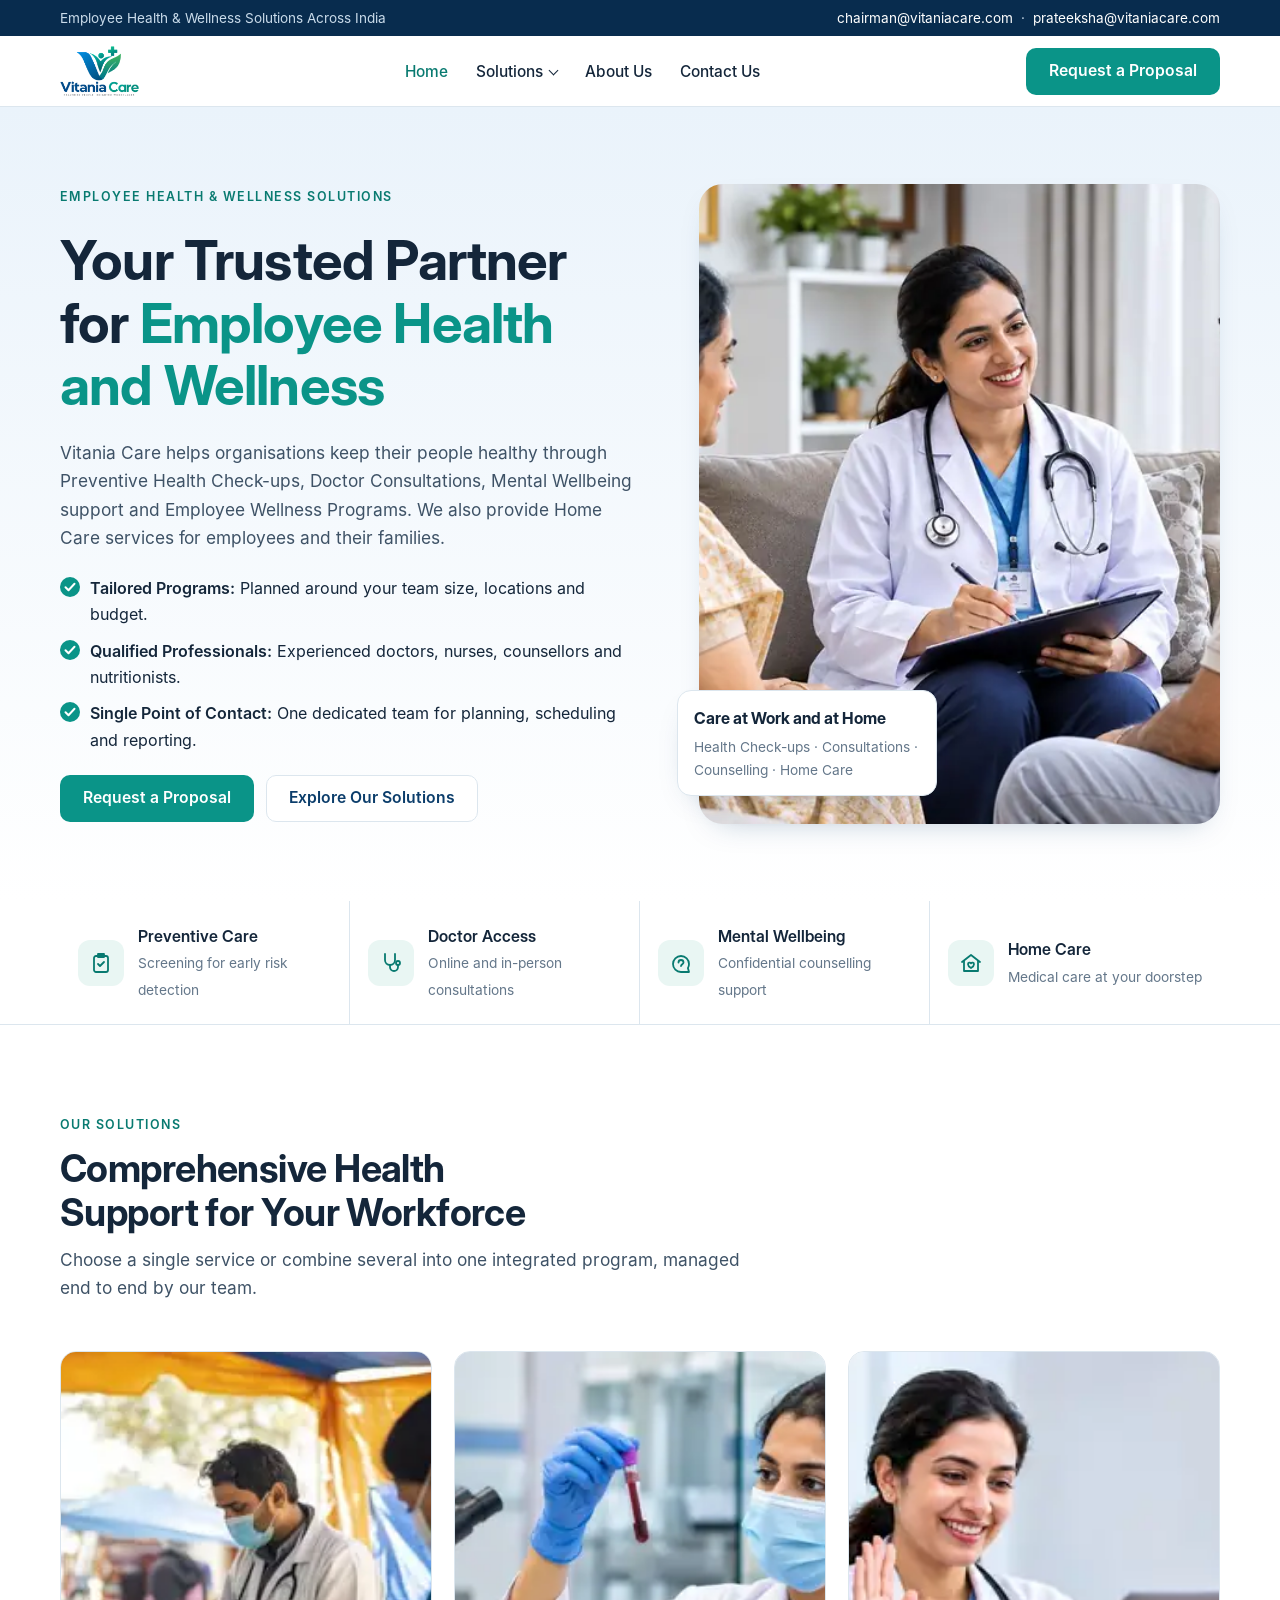
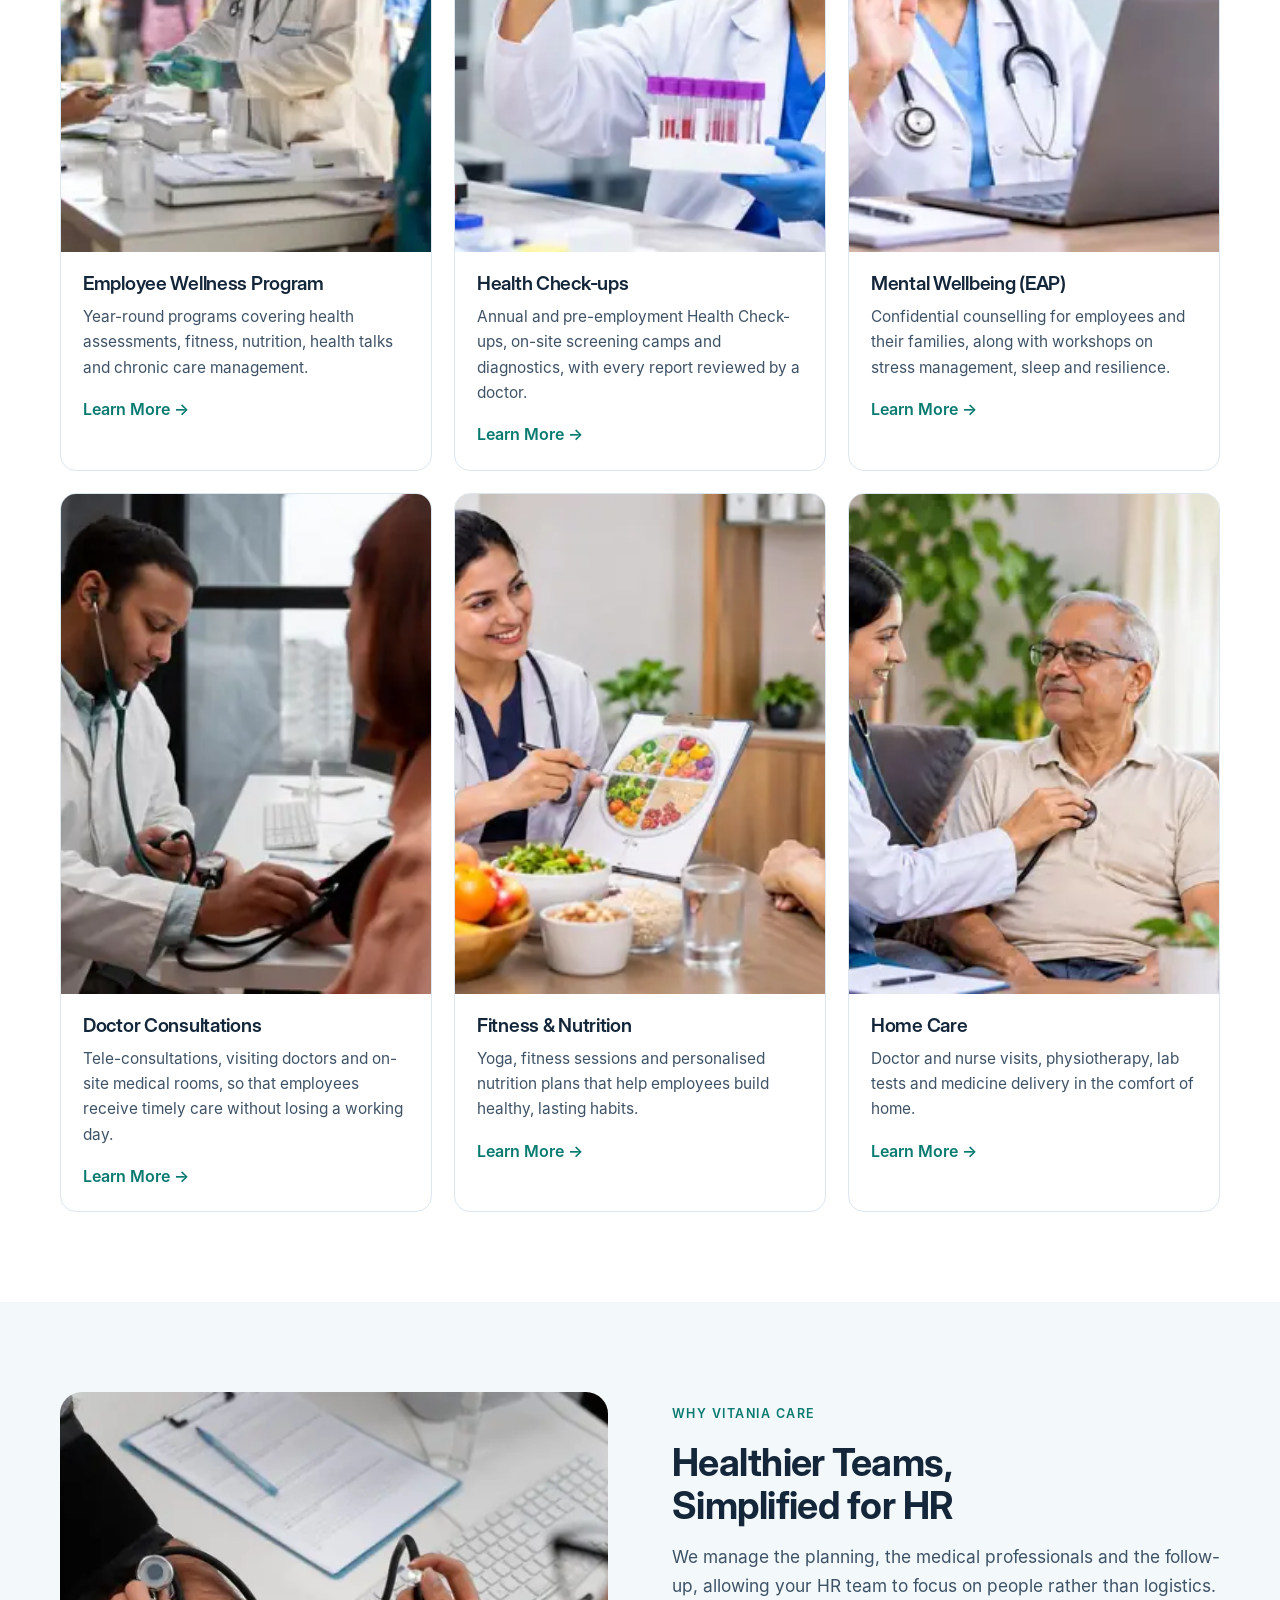
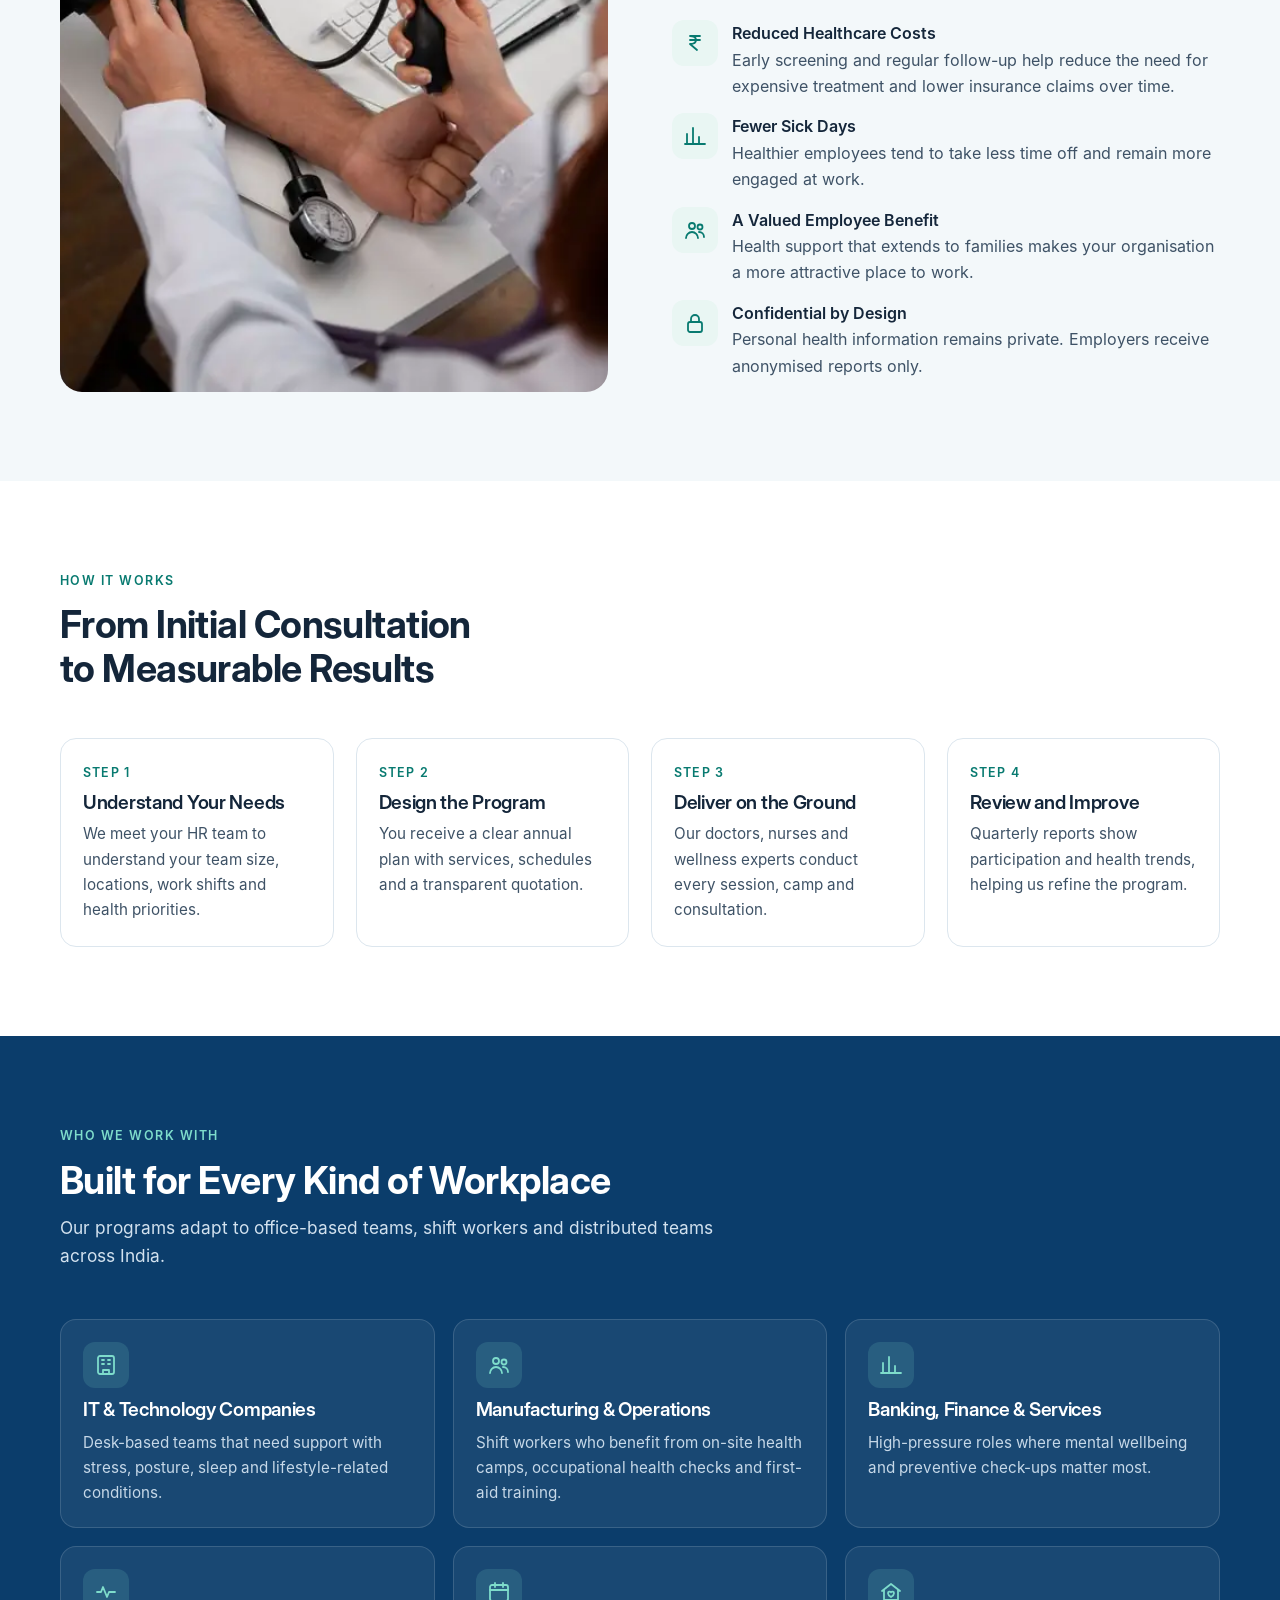
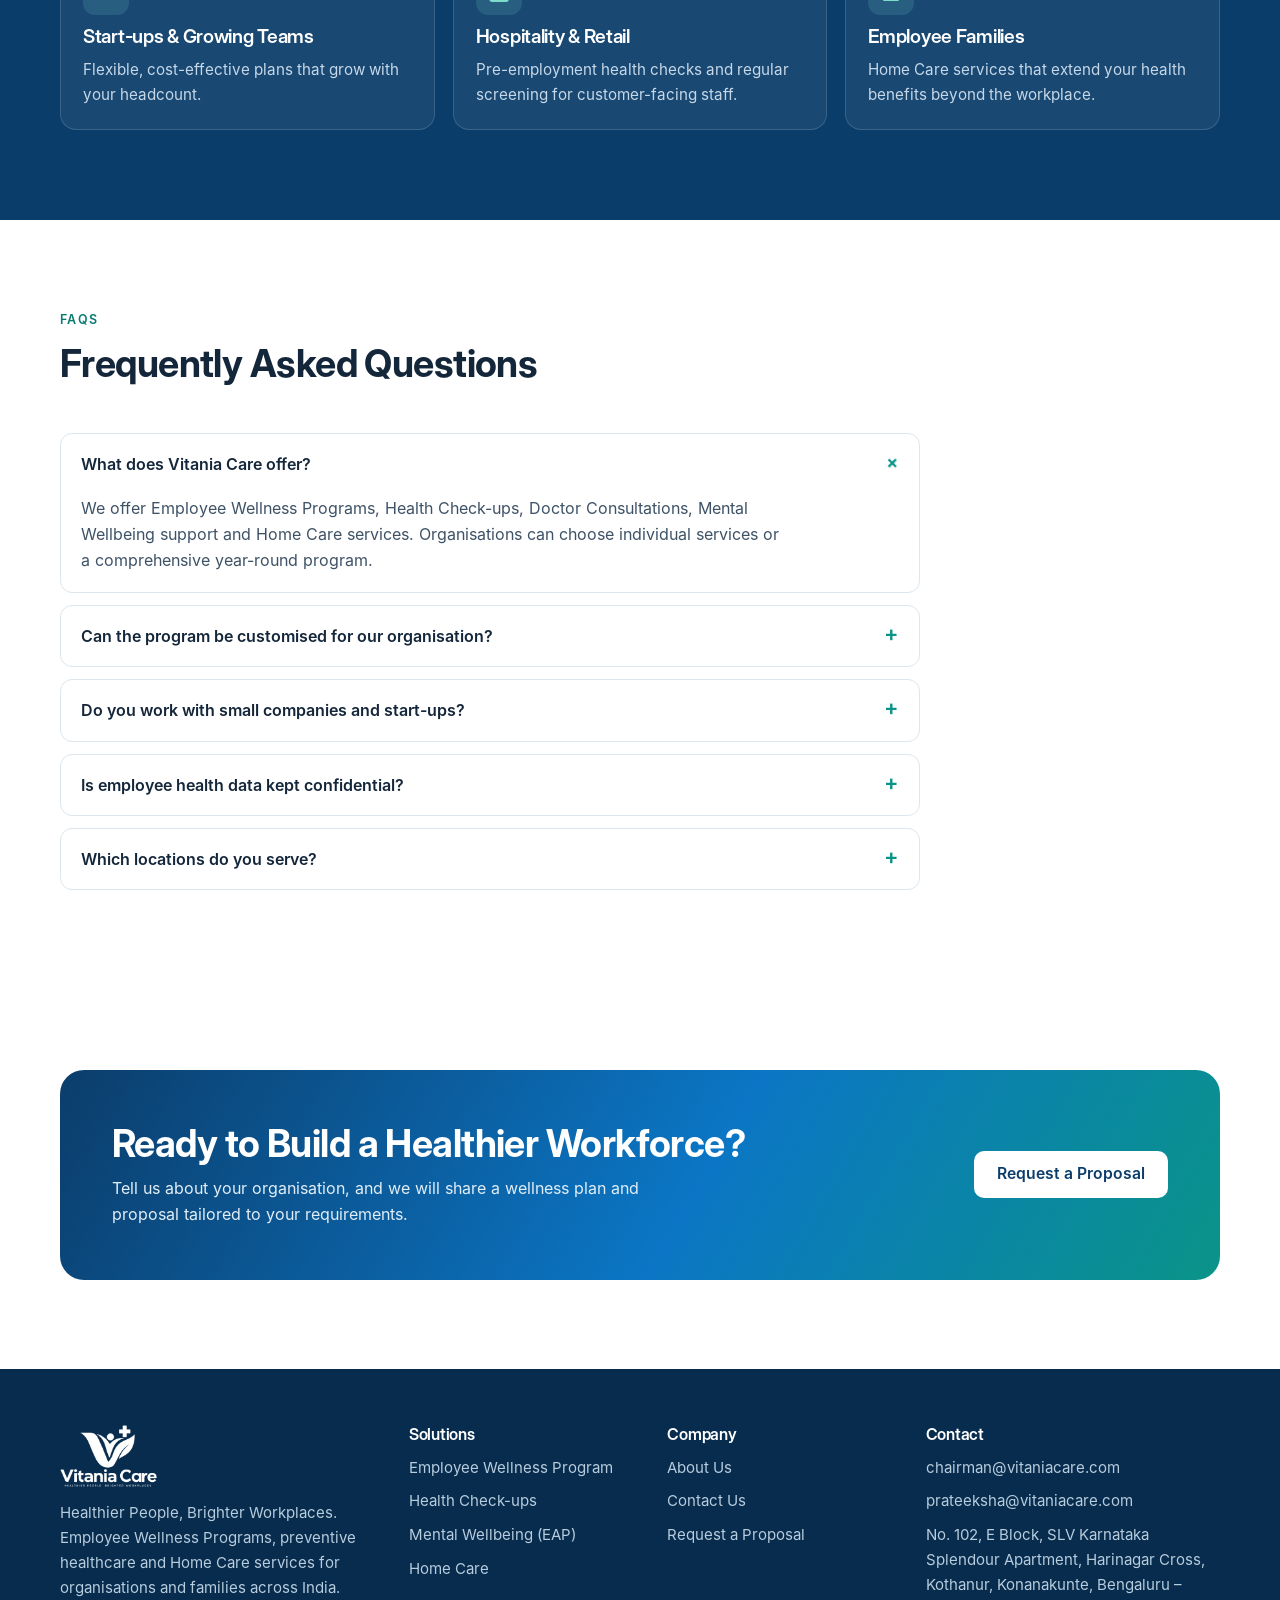
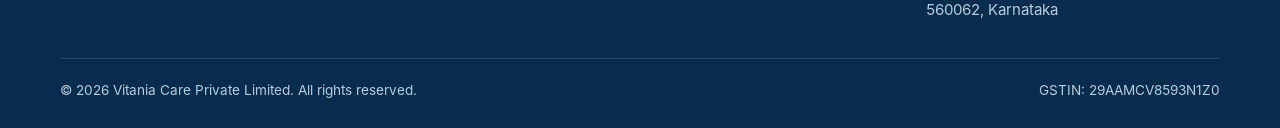
==== index.html @ 48f25731 "Apply client feedback: pan-India positioning, Employee Wellness Program, Home Care page, title case " ====
<!doctype html>
<html lang="en-IN">
<head>
<meta charset="utf-8">
<meta name="viewport" content="width=device-width, initial-scale=1, viewport-fit=cover">
<title>Vitania Care | Employee Health & Wellness Solutions</title>
<meta name="claude:viewport-fit-sides" content="cover">
<meta name="description" content="Employee Wellness Programs, Preventive Health Check-ups, Doctor Consultations, Mental Wellbeing support and Home Care services for organisations across India.">
<link rel="canonical" href="https://naveenfreelancer2829-art.github.io/vitania-care-website/">
<meta name="robots" content="index, follow, max-image-preview:large">
<meta name="theme-color" content="#0B3D6B">
<meta property="og:type" content="website"><meta property="og:site_name" content="Vitania Care"><meta property="og:locale" content="en_IN">
<meta property="og:title" content="Vitania Care | Employee Health & Wellness Solutions"><meta property="og:description" content="Employee Wellness Programs, Preventive Health Check-ups, Doctor Consultations, Mental Wellbeing support and Home Care services for organisations across India."><meta property="og:url" content="https://naveenfreelancer2829-art.github.io/vitania-care-website/">
<meta property="og:image" content="https://naveenfreelancer2829-art.github.io/vitania-care-website/assets/og-image.jpg"><meta name="twitter:card" content="summary_large_image">
<link rel="icon" type="image/png" sizes="32x32" href="assets/favicon-32.png"><link rel="apple-touch-icon" href="assets/apple-touch-icon.png">
<link rel="preload" href="assets/fonts/interdisplay-700.woff" as="font" type="font/woff" crossorigin>
<link rel="preload" href="assets/fonts/inter-400.woff" as="font" type="font/woff" crossorigin>
<link rel="stylesheet" href="styles.css">
<script type="application/ld+json">{"@context": "https://schema.org", "@graph": [{"@type": "MedicalBusiness", "@id": "https://naveenfreelancer2829-art.github.io/vitania-care-website/#org", "name": "Vitania Care", "legalName": "Vitania Care Private Limited", "slogan": "Healthier People, Brighter Workplaces", "url": "https://naveenfreelancer2829-art.github.io/vitania-care-website/", "logo": "https://naveenfreelancer2829-art.github.io/vitania-care-website/assets/logo.png", "image": "https://naveenfreelancer2829-art.github.io/vitania-care-website/assets/og-image.jpg", "email": "chairman@vitaniacare.com", "taxID": "29AAMCV8593N1Z0", "address": {"@type": "PostalAddress", "streetAddress": "No. 102, E Block, SLV Karnataka Splendour Apartment, Harinagar Cross, Kothanur, Konanakunte", "addressLocality": "Bengaluru", "addressRegion": "Karnataka", "postalCode": "560062", "addressCountry": "IN"}, "areaServed": {"@type": "Country", "name": "India"}, "founder": [{"@type": "Person", "name": "Sanjeet Kumar", "jobTitle": "Founder & CEO"}, {"@type": "Person", "name": "Prateeksha Devadiga", "jobTitle": "Co-Founder & Head of Operations"}]}, {"@type": "WebPage", "url": "https://naveenfreelancer2829-art.github.io/vitania-care-website/", "name": "Vitania Care | Employee Health & Wellness Solutions", "description": "Employee Wellness Programs, Preventive Health Check-ups, Doctor Consultations, Mental Wellbeing support and Home Care services for organisations across India.", "inLanguage": "en-IN", "about": {"@id": "https://naveenfreelancer2829-art.github.io/vitania-care-website/#org"}}, {"@type": "FAQPage", "mainEntity": [{"@type": "Question", "name": "What does Vitania Care offer?", "acceptedAnswer": {"@type": "Answer", "text": "We offer Employee Wellness Programs, Health Check-ups, Doctor Consultations, Mental Wellbeing support and Home Care services. Organisations can choose individual services or a comprehensive year-round program."}}, {"@type": "Question", "name": "Can the program be customised for our organisation?", "acceptedAnswer": {"@type": "Answer", "text": "Yes. Every program is planned around your team size, office locations, work shifts, health priorities and budget."}}, {"@type": "Question", "name": "Do you work with small companies and start-ups?", "acceptedAnswer": {"@type": "Answer", "text": "Yes. We work with organisations of all sizes, from early-stage start-ups to large enterprises with multiple offices."}}, {"@type": "Question", "name": "Is employee health data kept confidential?", "acceptedAnswer": {"@type": "Answer", "text": "Yes. Individual health records are shared only with the employee concerned. Employers receive anonymised, summary-level reports."}}, {"@type": "Question", "name": "Which locations do you serve?", "acceptedAnswer": {"@type": "Answer", "text": "We serve organisations across India. Tele-consultations, counselling and webinars are available nationwide, and on-site services are arranged according to your office locations."}}]}]}</script>
</head>
<body>
<div class="topbar"><div class="wrap">
  <span>Employee Health &amp; Wellness Solutions Across India</span>
  <span><a href="mailto:chairman@vitaniacare.com">chairman@vitaniacare.com</a> &nbsp;·&nbsp; <a href="mailto:prateeksha@vitaniacare.com">prateeksha@vitaniacare.com</a></span>
</div></div>
<header class="site"><div class="wrap bar">
  <a class="brand" href="index.html" aria-label="Vitania Care home"><img src="assets/logo.webp" alt="Vitania Care" width="300" height="191"></a>
  <nav class="main" id="nav" aria-label="Main"><ul>
    <li><a href="index.html" aria-current="page">Home</a></li>
    <li class="dd"><a href="employee-wellness.html">Solutions</a><ul><li><a href="employee-wellness.html">Employee Wellness Program<small>Year-round health programs for your workforce</small></a></li><li><a href="health-checkups.html">Health Check-ups<small>Annual, pre-employment and on-site screening</small></a></li><li><a href="mental-wellbeing.html">Mental Wellbeing (EAP)<small>Confidential counselling for employees</small></a></li><li><a href="home-care.html">Home Care<small>Doctors, nurses and medicine delivery at home</small></a></li></ul></li>
    <li><a href="about.html">About Us</a></li>
    <li><a href="contact.html">Contact Us</a></li>
  </ul></nav>
  <a class="btn btn-primary" href="contact.html">Request a Proposal</a>
  <button class="menu-btn" id="menuBtn" type="button" aria-expanded="false" aria-controls="nav">Menu</button>
</div></header>
<main>
<section class="hero"><div class="wrap hero-grid">
  <div class="hero-copy">
    <span class="eyebrow">Employee Health &amp; Wellness Solutions</span>
    <h1>Your Trusted Partner for <span class="accent">Employee Health and Wellness</span></h1>
    <p class="lede">Vitania Care helps organisations keep their people healthy through Preventive Health Check-ups, Doctor Consultations, Mental Wellbeing support and Employee Wellness Programs. We also provide Home Care services for employees and their families.</p>
    <ul class="ticks"><li><span><b>Tailored Programs:</b> Planned around your team size, locations and budget.</span></li><li><span><b>Qualified Professionals:</b> Experienced doctors, nurses, counsellors and nutritionists.</span></li><li><span><b>Single Point of Contact:</b> One dedicated team for planning, scheduling and reporting.</span></li></ul>
    <div class="cta-row"><a class="btn btn-primary" href="contact.html">Request a Proposal</a><a class="btn btn-outline" href="#solutions">Explore Our Solutions</a></div>
  </div>
  <div class="hero-media">
    <img src="assets/photos/family-consultation-800.webp" srcset="assets/photos/family-consultation-480.webp 480w, assets/photos/family-consultation-800.webp 800w, assets/photos/family-consultation-1200.webp 1200w" sizes="(max-width:900px) 92vw, 560px" alt="Vitania Care doctor speaking with a family" width="800" height="640" fetchpriority="high" decoding="async">
    <div class="float-card"><b>Care at Work and at Home</b><span>Health Check-ups · Consultations · Counselling · Home Care</span></div>
  </div>
</div></section>

<div class="pillars"><div class="wrap"><ul>
  <li><span class="ico"><svg viewBox="0 0 24 24" fill="none" stroke="currentColor" stroke-width="1.8" stroke-linecap="round" stroke-linejoin="round" aria-hidden="true"><path d="M9 3h6v3H9z"/><rect x="5" y="5" width="14" height="16" rx="2"/><path d="M9 13l2 2 4-4"/></svg></span><span><b>Preventive Care</b><small>Screening for early risk detection</small></span></li>
  <li><span class="ico"><svg viewBox="0 0 24 24" fill="none" stroke="currentColor" stroke-width="1.8" stroke-linecap="round" stroke-linejoin="round" aria-hidden="true"><path d="M6 3v6a5 5 0 0 0 10 0V3"/><path d="M11 14v2a4 4 0 0 0 8 0v-2"/><circle cx="19" cy="12" r="2"/></svg></span><span><b>Doctor Access</b><small>Online and in-person consultations</small></span></li>
  <li><span class="ico"><svg viewBox="0 0 24 24" fill="none" stroke="currentColor" stroke-width="1.8" stroke-linecap="round" stroke-linejoin="round" aria-hidden="true"><path d="M12 21c-4.5 0-8-3.5-8-8a8 8 0 0 1 16 0c0 1.5-.4 2.9-1.1 4.1L20 21h-8z"/><path d="M9.5 11.5a2.5 2.5 0 0 1 5 0c0 1.5-2.5 2-2.5 3.5"/></svg></span><span><b>Mental Wellbeing</b><small>Confidential counselling support</small></span></li>
  <li><span class="ico"><svg viewBox="0 0 24 24" fill="none" stroke="currentColor" stroke-width="1.8" stroke-linecap="round" stroke-linejoin="round" aria-hidden="true"><path d="M3 11l9-7 9 7"/><path d="M5 10v10h14V10"/><path d="M12 17s-3-1.8-3-3.8a1.6 1.6 0 0 1 3-.8 1.6 1.6 0 0 1 3 .8c0 2-3 3.8-3 3.8z"/></svg></span><span><b>Home Care</b><small>Medical care at your doorstep</small></span></li>
</ul></div></div>

<section id="solutions"><div class="wrap">
  <div class="head"><span class="eyebrow">Our Solutions</span><h2>Comprehensive Health Support for Your Workforce</h2>
    <p class="lede">Choose a single service or combine several into one integrated program, managed end to end by our team.</p></div>
  <div class="cards"><article class="card"><img src="assets/photos/medical-camp-800.webp" srcset="assets/photos/medical-camp-480.webp 480w, assets/photos/medical-camp-800.webp 800w, assets/photos/medical-camp-1200.webp 1200w" sizes="(max-width:600px) 92vw, (max-width:980px) 46vw, 380px" alt="Doctor attending to employees at an on-site health camp" width="800" height="500" loading="lazy" decoding="async"><div class="body"><h3>Employee Wellness Program</h3><p>Year-round programs covering health assessments, fitness, nutrition, health talks and chronic care management.</p><a class="link" href="employee-wellness.html">Learn More →</a></div></article><article class="card"><img src="assets/photos/lab-test-800.webp" srcset="assets/photos/lab-test-480.webp 480w, assets/photos/lab-test-800.webp 800w, assets/photos/lab-test-1200.webp 1200w" sizes="(max-width:600px) 92vw, (max-width:980px) 46vw, 380px" alt="Laboratory technician examining a blood sample" width="800" height="500" loading="lazy" decoding="async"><div class="body"><h3>Health Check-ups</h3><p>Annual and pre-employment Health Check-ups, on-site screening camps and diagnostics, with every report reviewed by a doctor.</p><a class="link" href="health-checkups.html">Learn More →</a></div></article><article class="card"><img src="assets/photos/online-doctor-800.webp" srcset="assets/photos/online-doctor-480.webp 480w, assets/photos/online-doctor-800.webp 800w, assets/photos/online-doctor-1200.webp 1200w" sizes="(max-width:600px) 92vw, (max-width:980px) 46vw, 380px" alt="Counsellor greeting an employee on a video call" width="800" height="500" loading="lazy" decoding="async"><div class="body"><h3>Mental Wellbeing (EAP)</h3><p>Confidential counselling for employees and their families, along with workshops on stress management, sleep and resilience.</p><a class="link" href="mental-wellbeing.html">Learn More →</a></div></article><article class="card"><img src="assets/photos/doctor-bp-check-800.webp" srcset="assets/photos/doctor-bp-check-480.webp 480w, assets/photos/doctor-bp-check-800.webp 800w, assets/photos/doctor-bp-check-1200.webp 1200w" sizes="(max-width:600px) 92vw, (max-width:980px) 46vw, 380px" alt="Doctor checking a patient's blood pressure" width="800" height="500" loading="lazy" decoding="async"><div class="body"><h3>Doctor Consultations</h3><p>Tele-consultations, visiting doctors and on-site medical rooms, so that employees receive timely care without losing a working day.</p><a class="link" href="employee-wellness.html#consultations">Learn More →</a></div></article><article class="card"><img src="assets/photos/nutrition-guidance-800.webp" srcset="assets/photos/nutrition-guidance-480.webp 480w, assets/photos/nutrition-guidance-800.webp 800w, assets/photos/nutrition-guidance-1200.webp 1200w" sizes="(max-width:600px) 92vw, (max-width:980px) 46vw, 380px" alt="Nutritionist explaining a balanced diet plan to a client" width="800" height="500" loading="lazy" decoding="async"><div class="body"><h3>Fitness &amp; Nutrition</h3><p>Yoga, fitness sessions and personalised nutrition plans that help employees build healthy, lasting habits.</p><a class="link" href="employee-wellness.html#fitness">Learn More →</a></div></article><article class="card"><img src="assets/photos/doctor-home-visit-800.webp" srcset="assets/photos/doctor-home-visit-480.webp 480w, assets/photos/doctor-home-visit-800.webp 800w, assets/photos/doctor-home-visit-1200.webp 1200w" sizes="(max-width:600px) 92vw, (max-width:980px) 46vw, 380px" alt="Doctor examining an elderly man at home" width="800" height="500" loading="lazy" decoding="async"><div class="body"><h3>Home Care</h3><p>Doctor and nurse visits, physiotherapy, lab tests and medicine delivery in the comfort of home.</p><a class="link" href="home-care.html">Learn More →</a></div></article></div>
</div></section>

<section class="soft"><div class="wrap split">
  <div class="media"><img src="assets/photos/bp-check-800.webp" srcset="assets/photos/bp-check-480.webp 480w, assets/photos/bp-check-800.webp 800w, assets/photos/bp-check-1200.webp 1200w" sizes="(max-width:900px) 92vw, 560px" alt="Doctor measuring an employee's blood pressure during a health check-up" width="800" height="600" loading="lazy" decoding="async"></div>
  <div class="copy">
    <span class="eyebrow">Why Vitania Care</span>
    <h2>Healthier Teams, Simplified for HR</h2>
    <p class="lede">We manage the planning, the medical professionals and the follow-up, allowing your HR team to focus on people rather than logistics.</p>
    <ul class="benefits"><li><span class="ico"><svg viewBox="0 0 24 24" fill="none" stroke="currentColor" stroke-width="1.8" stroke-linecap="round" stroke-linejoin="round" aria-hidden="true"><path d="M7 5h10M7 9h10M7 5c4 0 6 1.5 6 4s-2 4-6 4l7 6"/></svg></span><span><b>Reduced Healthcare Costs</b>Early screening and regular follow-up help reduce the need for expensive treatment and lower insurance claims over time.</span></li><li><span class="ico"><svg viewBox="0 0 24 24" fill="none" stroke="currentColor" stroke-width="1.8" stroke-linecap="round" stroke-linejoin="round" aria-hidden="true"><path d="M4 20V10M10 20V4M16 20v-7M22 20H2"/></svg></span><span><b>Fewer Sick Days</b>Healthier employees tend to take less time off and remain more engaged at work.</span></li><li><span class="ico"><svg viewBox="0 0 24 24" fill="none" stroke="currentColor" stroke-width="1.8" stroke-linecap="round" stroke-linejoin="round" aria-hidden="true"><circle cx="9" cy="8" r="3"/><path d="M3 20c0-3.3 2.7-6 6-6s6 2.7 6 6"/><circle cx="17" cy="9" r="2.5"/><path d="M16 14c2.8 0 5 2.2 5 5"/></svg></span><span><b>A Valued Employee Benefit</b>Health support that extends to families makes your organisation a more attractive place to work.</span></li><li><span class="ico"><svg viewBox="0 0 24 24" fill="none" stroke="currentColor" stroke-width="1.8" stroke-linecap="round" stroke-linejoin="round" aria-hidden="true"><rect x="5" y="11" width="14" height="10" rx="2"/><path d="M8 11V8a4 4 0 0 1 8 0v3"/></svg></span><span><b>Confidential by Design</b>Personal health information remains private. Employers receive anonymised reports only.</span></li></ul>
  </div>
</div></section>

<section><div class="wrap">
  <div class="head"><span class="eyebrow">How It Works</span><h2>From Initial Consultation to Measurable Results</h2></div>
  <ol class="steps"><li><h3>Understand Your Needs</h3><p>We meet your HR team to understand your team size, locations, work shifts and health priorities.</p></li><li><h3>Design the Program</h3><p>You receive a clear annual plan with services, schedules and a transparent quotation.</p></li><li><h3>Deliver on the Ground</h3><p>Our doctors, nurses and wellness experts conduct every session, camp and consultation.</p></li><li><h3>Review and Improve</h3><p>Quarterly reports show participation and health trends, helping us refine the program.</p></li></ol>
</div></section>

<section class="band"><div class="wrap">
  <div class="head"><span class="eyebrow">Who We Work With</span><h2>Built for Every Kind of Workplace</h2>
    <p class="lede">Our programs adapt to office-based teams, shift workers and distributed teams across India.</p></div>
  <div class="features"><div class="feature"><div class="ico"><svg viewBox="0 0 24 24" fill="none" stroke="currentColor" stroke-width="1.8" stroke-linecap="round" stroke-linejoin="round" aria-hidden="true"><rect x="4" y="3" width="16" height="18" rx="2"/><path d="M9 21v-4h6v4M8 7h2M14 7h2M8 11h2M14 11h2"/></svg></div><h3>IT &amp; Technology Companies</h3><p>Desk-based teams that need support with stress, posture, sleep and lifestyle-related conditions.</p></div><div class="feature"><div class="ico"><svg viewBox="0 0 24 24" fill="none" stroke="currentColor" stroke-width="1.8" stroke-linecap="round" stroke-linejoin="round" aria-hidden="true"><circle cx="9" cy="8" r="3"/><path d="M3 20c0-3.3 2.7-6 6-6s6 2.7 6 6"/><circle cx="17" cy="9" r="2.5"/><path d="M16 14c2.8 0 5 2.2 5 5"/></svg></div><h3>Manufacturing &amp; Operations</h3><p>Shift workers who benefit from on-site health camps, occupational health checks and first-aid training.</p></div><div class="feature"><div class="ico"><svg viewBox="0 0 24 24" fill="none" stroke="currentColor" stroke-width="1.8" stroke-linecap="round" stroke-linejoin="round" aria-hidden="true"><path d="M4 20V10M10 20V4M16 20v-7M22 20H2"/></svg></div><h3>Banking, Finance &amp; Services</h3><p>High-pressure roles where mental wellbeing and preventive check-ups matter most.</p></div><div class="feature"><div class="ico"><svg viewBox="0 0 24 24" fill="none" stroke="currentColor" stroke-width="1.8" stroke-linecap="round" stroke-linejoin="round" aria-hidden="true"><path d="M3 12h4l2-5 4 10 2-5h6"/></svg></div><h3>Start-ups &amp; Growing Teams</h3><p>Flexible, cost-effective plans that grow with your headcount.</p></div><div class="feature"><div class="ico"><svg viewBox="0 0 24 24" fill="none" stroke="currentColor" stroke-width="1.8" stroke-linecap="round" stroke-linejoin="round" aria-hidden="true"><rect x="3" y="5" width="18" height="16" rx="2"/><path d="M3 10h18M8 3v4M16 3v4"/></svg></div><h3>Hospitality &amp; Retail</h3><p>Pre-employment health checks and regular screening for customer-facing staff.</p></div><div class="feature"><div class="ico"><svg viewBox="0 0 24 24" fill="none" stroke="currentColor" stroke-width="1.8" stroke-linecap="round" stroke-linejoin="round" aria-hidden="true"><path d="M3 11l9-7 9 7"/><path d="M5 10v10h14V10"/><path d="M12 17s-3-1.8-3-3.8a1.6 1.6 0 0 1 3-.8 1.6 1.6 0 0 1 3 .8c0 2-3 3.8-3 3.8z"/></svg></div><h3>Employee Families</h3><p>Home Care services that extend your health benefits beyond the workplace.</p></div></div>
</div></section>
<section><div class="wrap">
  <div class="head"><span class="eyebrow">FAQs</span><h2>Frequently Asked Questions</h2></div>
  <div class="faq"><details open><summary>What does Vitania Care offer?</summary><p>We offer Employee Wellness Programs, Health Check-ups, Doctor Consultations, Mental Wellbeing support and Home Care services. Organisations can choose individual services or a comprehensive year-round program.</p></details><details><summary>Can the program be customised for our organisation?</summary><p>Yes. Every program is planned around your team size, office locations, work shifts, health priorities and budget.</p></details><details><summary>Do you work with small companies and start-ups?</summary><p>Yes. We work with organisations of all sizes, from early-stage start-ups to large enterprises with multiple offices.</p></details><details><summary>Is employee health data kept confidential?</summary><p>Yes. Individual health records are shared only with the employee concerned. Employers receive anonymised, summary-level reports.</p></details><details><summary>Which locations do you serve?</summary><p>We serve organisations across India. Tele-consultations, counselling and webinars are available nationwide, and on-site services are arranged according to your office locations.</p></details></div></div></section>
<section><div class="wrap"><div class="cta"><div><h2>Ready to Build a Healthier Workforce?</h2><p>Tell us about your organisation, and we will share a wellness plan and proposal tailored to your requirements.</p></div>
  <a class="btn btn-white" href="contact.html">Request a Proposal</a></div></div></section>
</main>
<footer class="site"><div class="wrap">
  <div class="foot">
    <div style="display:grid;gap:14px;align-content:start">
      <img src="assets/logo-white.webp" alt="Vitania Care" width="300" height="191" loading="lazy">
      <p>Healthier People, Brighter Workplaces. Employee Wellness Programs, preventive healthcare and Home Care services for organisations and families across India.</p>
    </div>
    <div><h4>Solutions</h4><ul><li><a href="employee-wellness.html">Employee Wellness Program</a></li><li><a href="health-checkups.html">Health Check-ups</a></li><li><a href="mental-wellbeing.html">Mental Wellbeing (EAP)</a></li><li><a href="home-care.html">Home Care</a></li></ul></div>
    <div><h4>Company</h4><ul><li><a href="about.html">About Us</a></li><li><a href="contact.html">Contact Us</a></li><li><a href="contact.html">Request a Proposal</a></li></ul></div>
    <div><h4>Contact</h4><ul><li><a href="mailto:chairman@vitaniacare.com">chairman@vitaniacare.com</a></li><li><a href="mailto:prateeksha@vitaniacare.com">prateeksha@vitaniacare.com</a></li><li>No. 102, E Block, SLV Karnataka Splendour Apartment, Harinagar Cross, Kothanur, Konanakunte, Bengaluru – 560062, Karnataka</li></ul></div>
  </div>
  <div class="legal"><span>© 2026 Vitania Care Private Limited. All rights reserved.</span><span>GSTIN: 29AAMCV8593N1Z0</span></div>
</div></footer>
<script src="site.js" defer></script>
</body>
</html>
---- styles.css ----
/* Vitania Care website v2
   Layout: utility bar → sticky header → split hero → solution cards → alternating feature bands → steps → FAQ → CTA → footer.
   Single light theme by design (corporate healthcare); every colour is set explicitly. */
@font-face{font-family:"Inter";font-weight:400;font-display:swap;src:url(assets/fonts/inter-400.woff) format("woff")}
@font-face{font-family:"Inter";font-weight:500;font-display:swap;src:url(assets/fonts/inter-500.woff) format("woff")}
@font-face{font-family:"Inter";font-weight:600 700;font-display:swap;src:url(assets/fonts/inter-600.woff) format("woff")}
@font-face{font-family:"Inter Display";font-weight:600;font-display:swap;src:url(assets/fonts/interdisplay-600.woff) format("woff")}
@font-face{font-family:"Inter Display";font-weight:700;font-display:swap;src:url(assets/fonts/interdisplay-700.woff) format("woff")}

:root{
  --navy:#0B3D6B; --navy-2:#082C4E; --blue:#0B76C5; --teal:#0A9488; --teal-ink:#087A70; --green:#3DAA5C;
  --bg:#FFFFFF; --soft:#F3F8FA; --mint:#E9F6F3; --sky:#EAF3FB;
  --ink:#14263A; --body:#3E5266; --muted:#64778A; --line:#DCE6EE;
  --display:"Inter Display","Inter",system-ui,-apple-system,"Segoe UI",Roboto,sans-serif;
  --text:"Inter",system-ui,-apple-system,"Segoe UI",Roboto,sans-serif;
  --r:16px; --shadow:0 12px 32px -18px rgba(11,61,107,.35);
  color-scheme:light;
}
*{box-sizing:border-box}
html{scroll-behavior:smooth;-webkit-text-size-adjust:100%}
@media (prefers-reduced-motion:reduce){html{scroll-behavior:auto}*{transition:none!important;animation:none!important}}
body{margin:0;background:var(--bg);color:var(--body);font-family:var(--text);font-size:1rem;line-height:1.65;-webkit-font-smoothing:antialiased}
img{max-width:100%;display:block}
a{color:inherit}
p{margin:0}
h1,h2,h3,h4{font-family:var(--display);color:var(--ink);margin:0;line-height:1.15;letter-spacing:-.015em;text-wrap:balance}
h1{font-size:clamp(2.1rem,4.4vw,3.4rem);font-weight:700}
h2{font-size:clamp(1.65rem,3vw,2.35rem);font-weight:700}
h3{font-size:1.2rem;font-weight:600}
h4{font-size:1.05rem;font-weight:600}
:focus-visible{outline:3px solid var(--teal);outline-offset:3px;border-radius:6px}
.wrap{max-width:1200px;margin:0 auto;padding-left:max(20px,env(safe-area-inset-left,0px));padding-right:max(20px,env(safe-area-inset-right,0px))}
section{padding-block:clamp(56px,7vw,96px)}
.soft{background:var(--soft)}
.eyebrow{display:inline-block;font-size:.78rem;font-weight:600;letter-spacing:.12em;text-transform:uppercase;color:var(--teal-ink)}
.lede{font-size:1.08rem;color:var(--body);max-width:62ch}
.head{display:grid;gap:12px;max-width:760px;margin-bottom:clamp(28px,4vw,48px)}
.head.center{margin-inline:auto;text-align:center;justify-items:center}
.accent{color:var(--teal)}

/* buttons */
.btn{display:inline-flex;align-items:center;justify-content:center;gap:8px;font-family:var(--text);font-weight:600;font-size:.98rem;padding:13px 22px;border-radius:10px;text-decoration:none;border:1.5px solid transparent;cursor:pointer;transition:background-color .2s,border-color .2s,transform .2s;line-height:1.2}
.btn-primary{background:var(--teal);color:#fff}
.btn-primary:hover{background:var(--teal-ink)}
.btn-outline{border-color:var(--line);color:var(--navy);background:#fff}
.btn-outline:hover{border-color:var(--teal);color:var(--teal-ink)}
.btn-white{background:#fff;color:var(--navy)}
.btn-white:hover{background:var(--mint)}
.btn:active{transform:translateY(1px)}
.cta-row{display:flex;flex-wrap:wrap;gap:12px}
.link{font-weight:600;color:var(--teal-ink);text-decoration:none;display:inline-flex;gap:6px;align-items:center}
.link:hover{text-decoration:underline}

/* utility bar + header */
.topbar{background:var(--navy-2);color:#C9DBEA;font-size:.85rem}
.topbar .wrap{display:flex;justify-content:space-between;gap:12px;flex-wrap:wrap;padding-block:7px}
.topbar a{text-decoration:none;color:#fff}
.topbar span{white-space:nowrap}
body::before{content:"";position:fixed;inset:0 0 auto;height:env(safe-area-inset-top,0px);z-index:40;background:#fff}
header.site{position:sticky;top:env(safe-area-inset-top,0px);z-index:30;background:rgba(255,255,255,.97);border-bottom:1px solid var(--line)}
.bar{display:flex;align-items:center;justify-content:space-between;gap:20px;padding-block:10px}
.brand img{height:50px;width:auto}
nav.main ul{list-style:none;margin:0;padding:0;display:flex;align-items:center;gap:28px}
nav.main a{text-decoration:none;font-weight:500;color:var(--ink);font-size:.96rem}
nav.main a:hover,nav.main a[aria-current="page"]{color:var(--teal-ink)}
.dd{position:relative}
.dd > a::after{content:"";display:inline-block;width:6px;height:6px;margin-left:7px;border-right:1.5px solid currentColor;border-bottom:1.5px solid currentColor;transform:translateY(-3px) rotate(45deg)}
.dd > ul{position:absolute;top:calc(100% + 14px);left:-18px;min-width:290px;background:#fff;border:1px solid var(--line);border-radius:14px;box-shadow:var(--shadow);padding:8px!important;display:grid!important;gap:2px!important;opacity:0;visibility:hidden;transform:translateY(6px);transition:opacity .2s,transform .2s,visibility .2s}
.dd > ul::before{content:"";position:absolute;inset:-16px 0 auto;height:16px}
.dd:hover > ul,.dd:focus-within > ul{opacity:1;visibility:visible;transform:none}
.dd > ul a{display:block;padding:10px 12px;border-radius:9px}
.dd > ul a small{display:block;color:var(--muted);font-weight:400;font-size:.82rem;margin-top:2px}
.dd > ul a:hover{background:var(--soft)}
.menu-btn{display:none;background:#fff;border:1px solid var(--line);border-radius:10px;padding:9px 14px;font:inherit;font-weight:600;color:var(--ink)}
@media (max-width:980px){
  nav.main{display:none;position:absolute;left:0;right:0;top:100%;background:#fff;border-bottom:1px solid var(--line);box-shadow:var(--shadow);padding-block:8px 16px;padding-left:max(20px,env(safe-area-inset-left,0px));padding-right:max(20px,env(safe-area-inset-right,0px))}
  nav.main.open{display:block}
  nav.main ul{flex-direction:column;align-items:stretch;gap:0}
  nav.main a{display:block;padding:12px 0;border-bottom:1px solid var(--line)}
  .dd > ul{position:static;opacity:1;visibility:visible;transform:none;box-shadow:none;border:0;padding:0 0 0 12px!important;min-width:0}
  .dd > ul a small{display:none}
  .dd > a::after{display:none}
  .menu-btn{display:inline-block}
  .bar > .btn{display:none}
  .brand img{height:44px}
}

/* hero */
.hero{padding-block:clamp(40px,6vw,80px);background:linear-gradient(180deg,var(--sky) 0%,#fff 100%)}
.hero-grid{display:grid;grid-template-columns:1.05fr .95fr;gap:clamp(28px,5vw,64px);align-items:center}
.hero-copy{display:grid;gap:22px;min-width:0}
.ticks{list-style:none;margin:0;padding:0;display:grid;gap:10px}
.ticks li{display:flex;gap:10px;align-items:flex-start;color:var(--ink)}
.ticks li::before{content:"";flex:none;width:20px;height:20px;margin-top:2px;border-radius:50%;background:var(--teal) url("data:image/svg+xml,%3Csvg xmlns='http://www.w3.org/2000/svg' viewBox='0 0 20 20'%3E%3Cpath d='M5.5 10.2l3 3 6-6.4' fill='none' stroke='%23fff' stroke-width='2' stroke-linecap='round' stroke-linejoin='round'/%3E%3C/svg%3E") center/20px no-repeat}
.hero-media{position:relative}
.hero-media img{width:100%;aspect-ratio:5/4;object-fit:cover;border-radius:24px;background:var(--soft);box-shadow:var(--shadow)}
.float-card{position:absolute;left:-22px;bottom:28px;background:#fff;border:1px solid var(--line);border-radius:14px;padding:14px 16px;box-shadow:var(--shadow);display:grid;gap:4px;max-width:260px}
.float-card b{font-family:var(--display);color:var(--ink);font-size:1rem}
.float-card span{font-size:.86rem;color:var(--muted)}
@media (max-width:900px){.hero-grid{grid-template-columns:1fr}.float-card{left:12px;bottom:12px}}

/* page hero */
.page-hero{padding-block:clamp(40px,6vw,72px);background:linear-gradient(180deg,var(--sky),#fff)}
.page-hero .wrap{display:grid;grid-template-columns:1.1fr .9fr;gap:clamp(28px,5vw,56px);align-items:center}
.page-hero .copy{display:grid;gap:18px;min-width:0}
.crumbs{font-size:.88rem;color:var(--muted)}
.crumbs a{color:var(--teal-ink);text-decoration:none}
.page-hero img{width:100%;aspect-ratio:4/3;object-fit:cover;border-radius:22px;background:var(--soft);box-shadow:var(--shadow)}
@media (max-width:900px){.page-hero .wrap{grid-template-columns:1fr}}

/* pillars strip */
.pillars{border-bottom:1px solid var(--line);background:#fff}
.pillars ul{list-style:none;margin:0;padding:0;display:grid;grid-template-columns:repeat(4,1fr)}
.pillars li{display:flex;gap:14px;align-items:center;padding:22px 18px;border-right:1px solid var(--line)}
.pillars li:last-child{border-right:0}
.pillars b{display:block;color:var(--ink);font-family:var(--display);font-weight:600}
.pillars small{color:var(--muted);font-size:.86rem}
@media (max-width:900px){.pillars ul{grid-template-columns:1fr 1fr}.pillars li:nth-child(2){border-right:0}.pillars li:nth-child(-n+2){border-bottom:1px solid var(--line)}}
@media (max-width:520px){.pillars ul{grid-template-columns:1fr}.pillars li{border-right:0;border-bottom:1px solid var(--line)}}

.ico{flex:none;width:46px;height:46px;border-radius:12px;background:var(--mint);color:var(--teal-ink);display:grid;place-items:center}
.ico svg{width:24px;height:24px}

/* solution cards */
.cards{display:grid;grid-template-columns:repeat(3,1fr);gap:22px}
.card{background:#fff;border:1px solid var(--line);border-radius:var(--r);overflow:hidden;display:flex;flex-direction:column;transition:box-shadow .25s,transform .25s,border-color .25s;min-width:0}
.card:hover{box-shadow:var(--shadow);transform:translateY(-3px);border-color:#C5D8E4}
.card img{width:100%;aspect-ratio:16/10;object-fit:cover;background:var(--soft)}
.card .body{padding:20px 22px 22px;display:grid;gap:10px;flex:1;align-content:start}
.card p{color:var(--body);font-size:.96rem}
.card .link{margin-top:auto;padding-top:6px}
@media (max-width:980px){.cards{grid-template-columns:1fr 1fr}}
@media (max-width:600px){.cards{grid-template-columns:1fr}}

/* feature list cards (no photo) */
.features{display:grid;grid-template-columns:repeat(3,1fr);gap:18px}
.feature{background:#fff;border:1px solid var(--line);border-radius:var(--r);padding:22px;display:grid;gap:10px;align-content:start}
.soft .feature{border-color:#D6E3EC}
.feature p{font-size:.95rem}
@media (max-width:980px){.features{grid-template-columns:1fr 1fr}}
@media (max-width:600px){.features{grid-template-columns:1fr}}

/* split band */
.split{display:grid;grid-template-columns:1fr 1fr;gap:clamp(28px,5vw,64px);align-items:center}
.split img{width:100%;aspect-ratio:4/3;object-fit:cover;border-radius:22px;background:var(--soft)}
.split .copy{display:grid;gap:16px;min-width:0}
.split.rev .media{order:2}
@media (max-width:900px){.split{grid-template-columns:1fr}.split.rev .media{order:0}}
.benefits{list-style:none;margin:4px 0 0;padding:0;display:grid;gap:14px}
.benefits li{display:grid;grid-template-columns:auto 1fr;gap:14px;align-items:start}
.benefits b{display:block;color:var(--ink);font-weight:600}

/* steps */
.steps{list-style:none;margin:0;padding:0;display:grid;grid-template-columns:repeat(4,1fr);gap:22px;counter-reset:s}
.steps li{background:#fff;border:1px solid var(--line);border-radius:var(--r);padding:24px 22px;display:grid;gap:8px;align-content:start}
.steps li::before{counter-increment:s;content:"Step " counter(s);font-size:.78rem;font-weight:600;letter-spacing:.1em;text-transform:uppercase;color:var(--teal-ink)}
.steps p{font-size:.95rem}
@media (max-width:980px){.steps{grid-template-columns:1fr 1fr}}
@media (max-width:560px){.steps{grid-template-columns:1fr}}

/* industries chips */
.chips{display:flex;flex-wrap:wrap;gap:10px;list-style:none;margin:0;padding:0}
.chips li{border:1px solid var(--line);background:#fff;border-radius:999px;padding:9px 16px;font-weight:500;color:var(--ink);font-size:.94rem}

/* navy band */
.band{background:var(--navy);color:#D3E2EF}
.band h2,.band h3,.band h4{color:#fff}
.band .eyebrow{color:#7EDCCB}
.band .lede{color:#D3E2EF}
.band .features .feature{background:rgba(255,255,255,.06);border-color:rgba(255,255,255,.14)}
.band .features p{color:#C6D8E8}
.band .ico{background:rgba(126,220,203,.15);color:#7EDCCB}

/* faq */
.faq{display:grid;gap:12px;max-width:860px}
.faq details{background:#fff;border:1px solid var(--line);border-radius:12px;padding:0 20px}
.faq summary{cursor:pointer;list-style:none;font-weight:600;color:var(--ink);padding-block:17px;display:flex;justify-content:space-between;gap:16px}
.faq summary::-webkit-details-marker{display:none}
.faq summary::after{content:"+";font-size:1.35rem;line-height:1;color:var(--teal);transition:transform .2s}
.faq details[open] summary::after{transform:rotate(45deg)}
.faq details p{padding-bottom:18px;max-width:70ch}

/* team */
.team{display:grid;grid-template-columns:repeat(auto-fit,minmax(260px,340px));gap:22px}
.person{background:#fff;border:1px solid var(--line);border-radius:var(--r);padding:24px;display:grid;gap:6px;justify-items:start}
.person img{width:96px;height:96px;border-radius:50%;object-fit:cover;margin-bottom:8px;background:var(--soft)}
.person .role{color:var(--teal-ink);font-weight:500}
.person .meta{font-size:.92rem;color:var(--muted);overflow-wrap:anywhere}

/* values */
.vm{display:grid;grid-template-columns:1fr 1fr;gap:20px}
.vm > div{border-radius:var(--r);padding:30px;display:grid;gap:12px;align-content:start;background:#fff;border:1px solid var(--line)}
.vm .vision{background:var(--navy);border-color:var(--navy)}
.vm .vision h3,.vm .vision p{color:#fff}
.vm .vision .eyebrow{color:#7EDCCB}
.vm .vision p{font-family:var(--display);font-size:1.3rem;line-height:1.4}
@media (max-width:820px){.vm{grid-template-columns:1fr}}

/* form */
.contact-grid{display:grid;grid-template-columns:.85fr 1.15fr;gap:clamp(28px,5vw,56px);align-items:start}
.info{display:grid;gap:22px;min-width:0}
.info dl{margin:0;display:grid;gap:18px}
.info dt{font-size:.78rem;font-weight:600;letter-spacing:.1em;text-transform:uppercase;color:var(--teal-ink)}
.info dd{margin:4px 0 0;color:var(--ink);overflow-wrap:anywhere}
form.enquiry{background:#fff;border:1px solid var(--line);border-radius:20px;padding:clamp(20px,4vw,34px);display:grid;gap:16px;box-shadow:var(--shadow);min-width:0}
.row2{display:grid;grid-template-columns:1fr 1fr;gap:16px}
form.enquiry label,form.enquiry legend{display:grid;gap:6px;font-weight:500;font-size:.92rem;color:var(--ink)}
form.enquiry input,form.enquiry select,form.enquiry textarea{font:inherit;font-size:1rem;color:var(--ink);background:#fff;border:1px solid #C9D7E2;border-radius:10px;padding:11px 13px;width:100%}
form.enquiry input:focus,form.enquiry select:focus,form.enquiry textarea:focus{outline:none;border-color:var(--teal);box-shadow:0 0 0 3px rgba(10,148,136,.18)}
form.enquiry textarea{min-height:100px;resize:vertical}
fieldset{border:0;margin:0;padding:0;display:grid;gap:8px}
.checks{display:grid;grid-template-columns:1fr 1fr;gap:8px 16px}
.checks label{display:flex!important;gap:8px;align-items:center;font-weight:400!important}
.checks input{width:auto!important;accent-color:var(--teal)}
.note{font-size:.88rem;color:var(--muted)}
.ok{background:var(--mint);border-radius:10px;padding:12px 14px;color:var(--ink);font-size:.95rem}
.req{color:#B4232F}
@media (max-width:900px){.contact-grid{grid-template-columns:1fr}}
@media (max-width:560px){.row2,.checks{grid-template-columns:1fr}}

/* CTA */
.cta{background:linear-gradient(120deg,var(--navy) 0%,var(--blue) 55%,var(--teal) 100%);border-radius:24px;padding:clamp(28px,5vw,52px);display:flex;flex-wrap:wrap;gap:24px;align-items:center;justify-content:space-between}
.cta h2{color:#fff}
.cta p{color:#E2EEF7;max-width:58ch;margin-top:10px}

/* footer */
footer.site{background:var(--navy-2);color:#B7CCDD;padding-block:56px 26px;font-size:.94rem}
.foot{display:grid;grid-template-columns:1.4fr 1fr 1fr 1.3fr;gap:32px}
.foot img{height:62px;width:auto}
.foot h4{color:#fff;font-size:1rem;margin-bottom:12px}
.foot ul{list-style:none;margin:0;padding:0;display:grid;gap:9px}
.foot a{text-decoration:none}
.foot a:hover{color:#fff}
.legal{border-top:1px solid rgba(255,255,255,.12);margin-top:36px;padding-top:20px;display:flex;flex-wrap:wrap;justify-content:space-between;gap:10px;font-size:.85rem}
@media (max-width:900px){.foot{grid-template-columns:1fr 1fr}}
@media (max-width:560px){.foot{grid-template-columns:1fr}}

/* page-load and scroll animations */
@keyframes fadeUp{from{opacity:0;transform:translateY(28px)}to{opacity:1;transform:none}}
@keyframes fadeIn{from{opacity:0}to{opacity:1}}
@keyframes zoomIn{from{opacity:0;transform:scale(.94)}to{opacity:1;transform:none}}
@keyframes slideDown{from{opacity:0;transform:translateY(-12px)}to{opacity:1;transform:none}}
header.site,.topbar{animation:slideDown .6s ease-out both}
.hero-copy > *,.page-hero .copy > *{animation:fadeUp .8s cubic-bezier(.22,1,.36,1) both}
.hero-copy > :nth-child(1),.page-hero .copy > :nth-child(1){animation-delay:.15s}
.hero-copy > :nth-child(2),.page-hero .copy > :nth-child(2){animation-delay:.3s}
.hero-copy > :nth-child(3),.page-hero .copy > :nth-child(3){animation-delay:.45s}
.hero-copy > :nth-child(4),.page-hero .copy > :nth-child(4){animation-delay:.6s}
.hero-copy > :nth-child(5),.page-hero .copy > :nth-child(5){animation-delay:.75s}
.hero-copy > :nth-child(6){animation-delay:.9s}
.hero-media img,.page-hero .wrap > div:last-child img{animation:zoomIn 1s cubic-bezier(.22,1,.36,1) .35s both}
.float-card{animation:fadeUp .8s cubic-bezier(.22,1,.36,1) 1s both}
/* scroll reveal: only hidden when JavaScript is running, so content is never lost */
.js .reveal{opacity:0;transform:translateY(36px);transition:opacity .8s cubic-bezier(.22,1,.36,1),transform .8s cubic-bezier(.22,1,.36,1);transition-delay:var(--d,0s)}
.js .reveal.from-left{transform:translateX(-40px)}
.js .reveal.from-right{transform:translateX(40px)}
.js .reveal.zoom{transform:scale(.94)}
.js .reveal.in{opacity:1;transform:none}
.to-top{position:fixed;right:calc(18px + env(safe-area-inset-right,0px));bottom:calc(18px + env(safe-area-inset-bottom,0px));z-index:25;width:44px;height:44px;border-radius:50%;border:0;background:var(--teal);color:#fff;display:grid;place-items:center;box-shadow:var(--shadow);cursor:pointer;opacity:0;pointer-events:none;transition:opacity .25s}
.to-top.show{opacity:1;pointer-events:auto}

@media (max-width:760px){.topbar{display:none}}

.ticks b{color:var(--ink);font-weight:600}
.ticks li span{min-width:0}
main{overflow-x:clip}
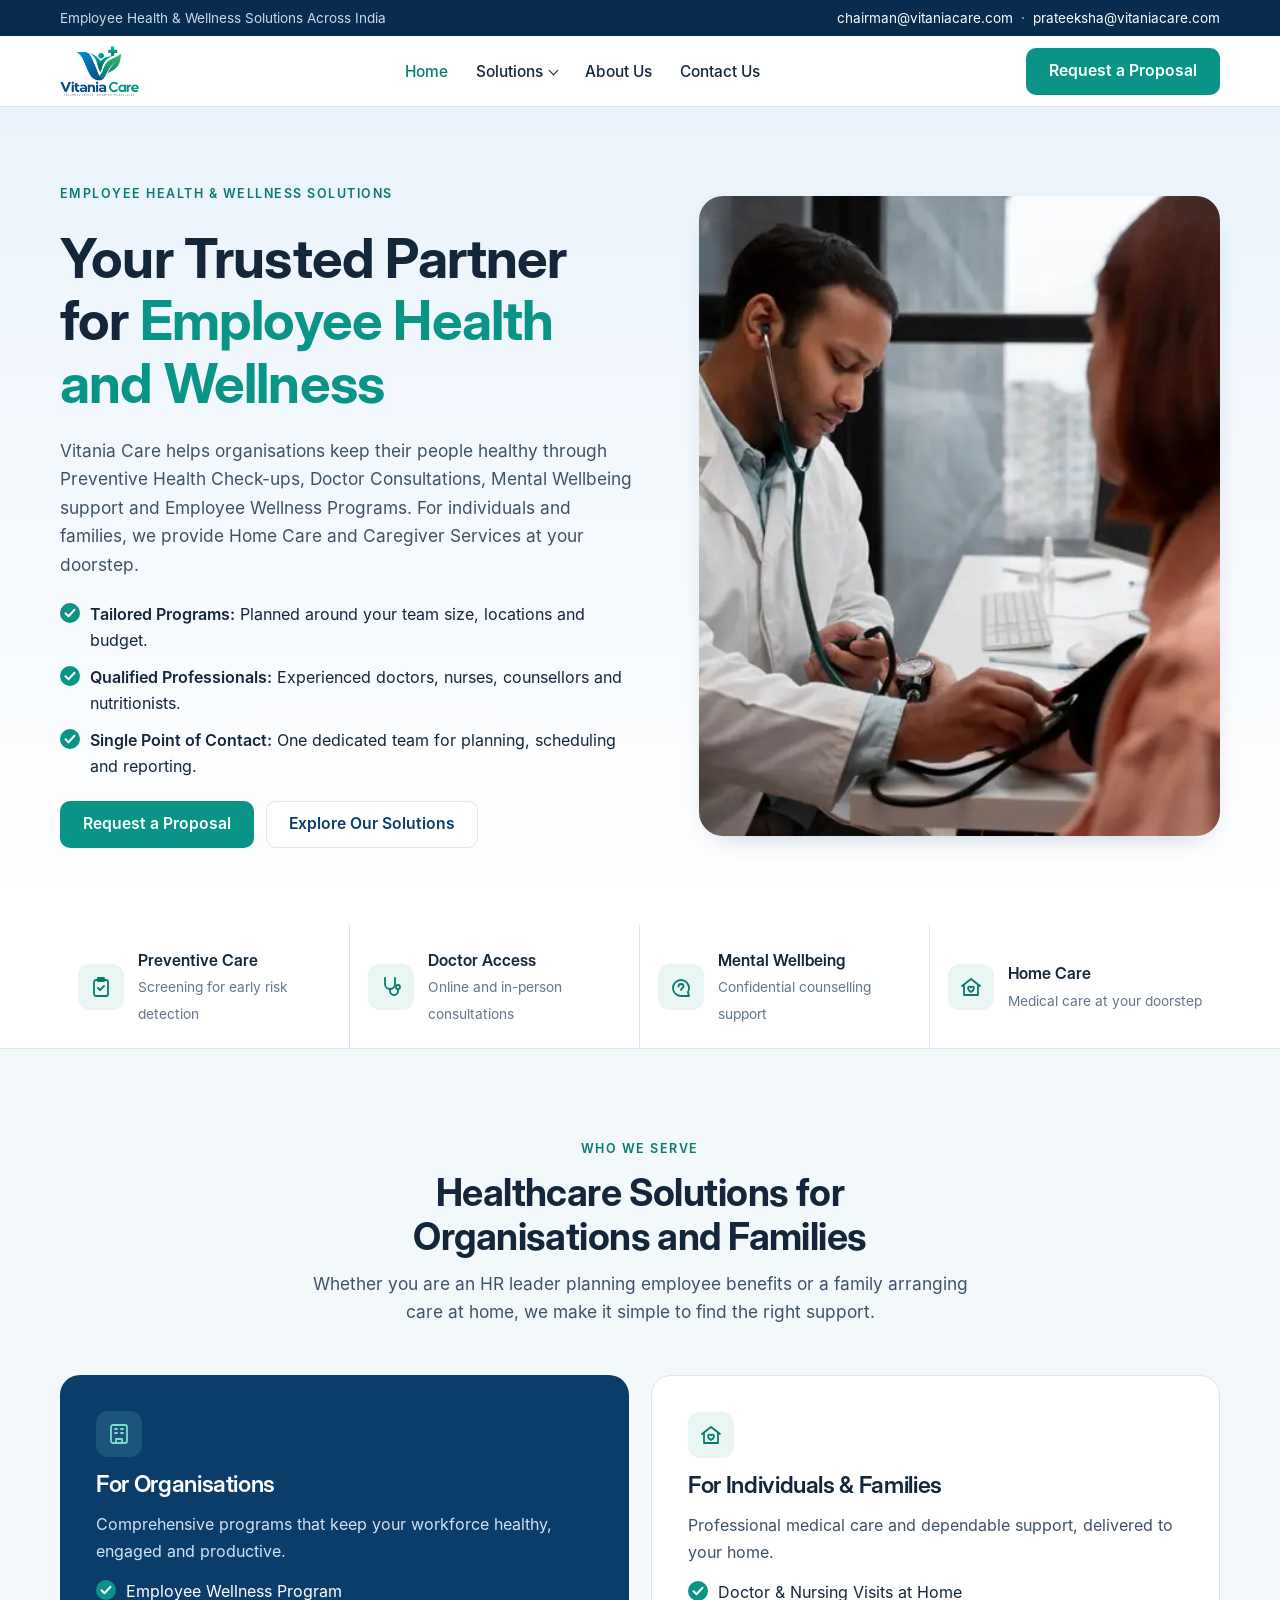
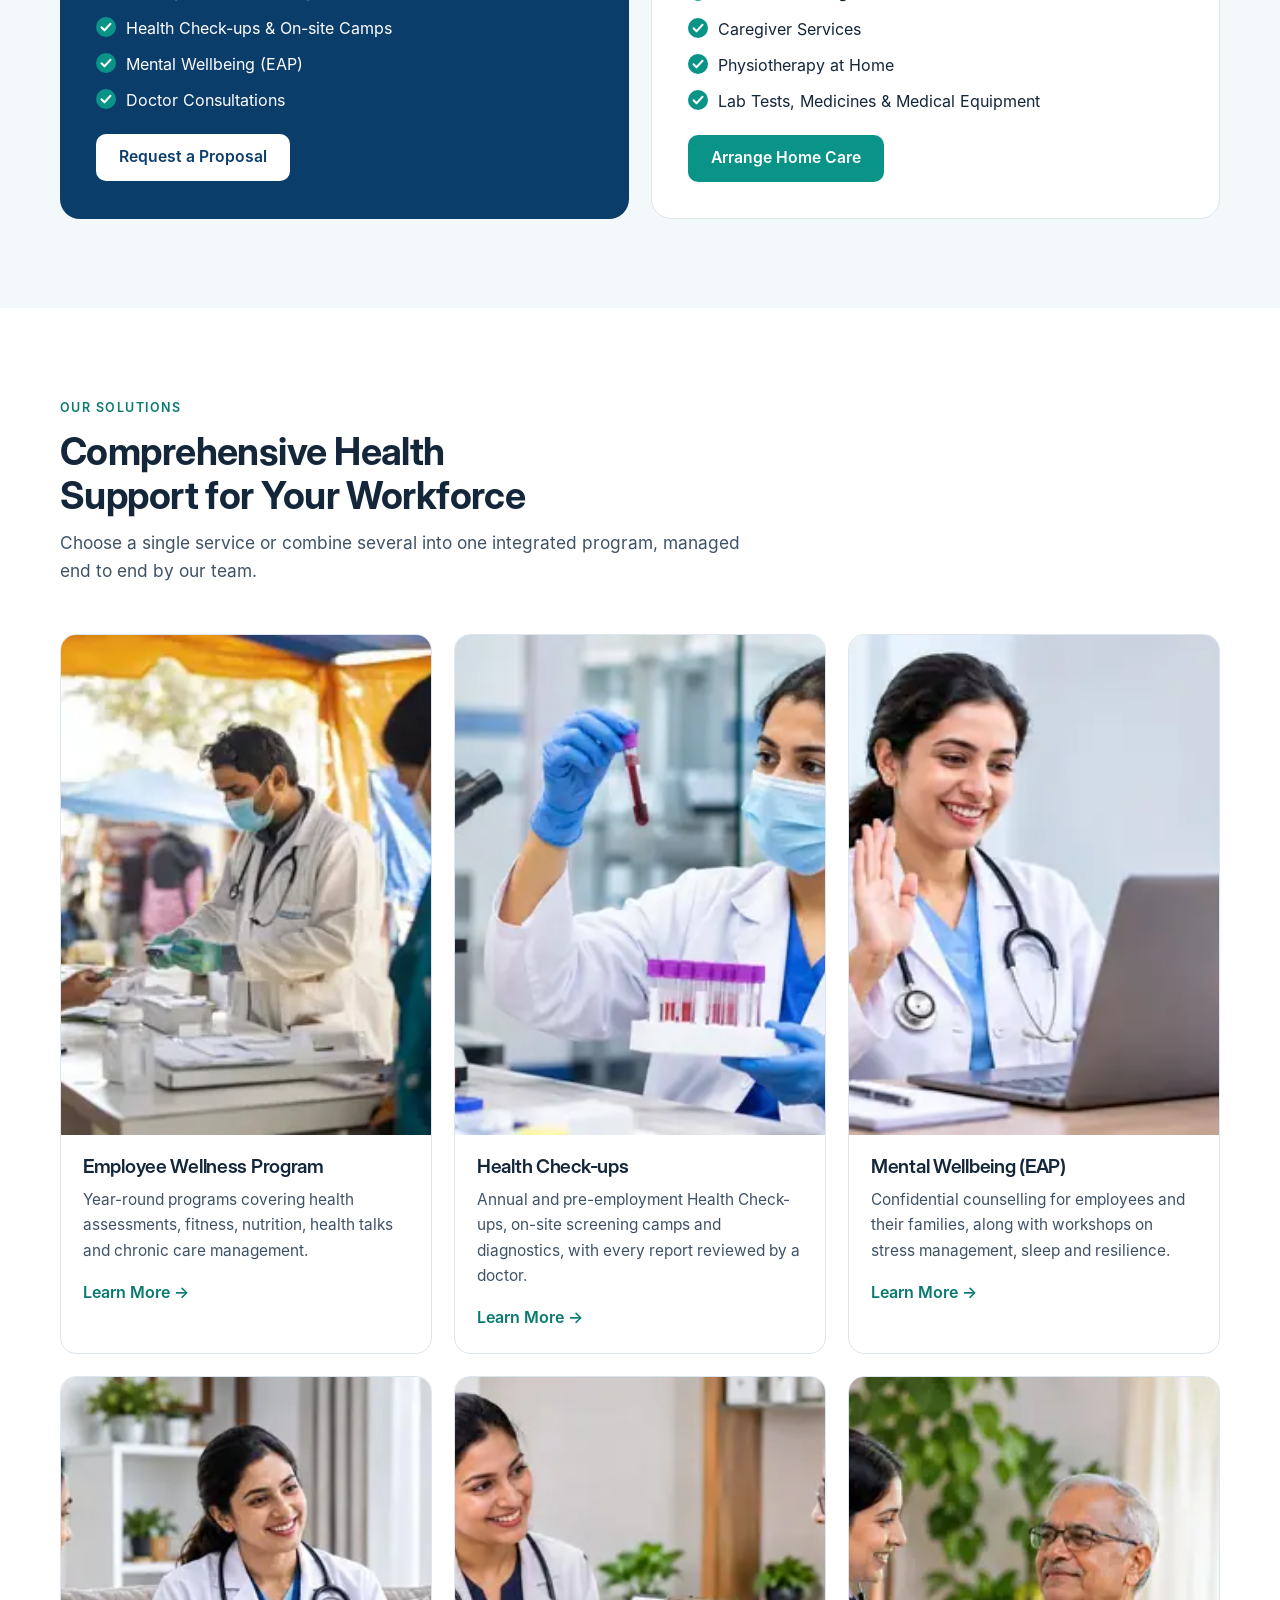
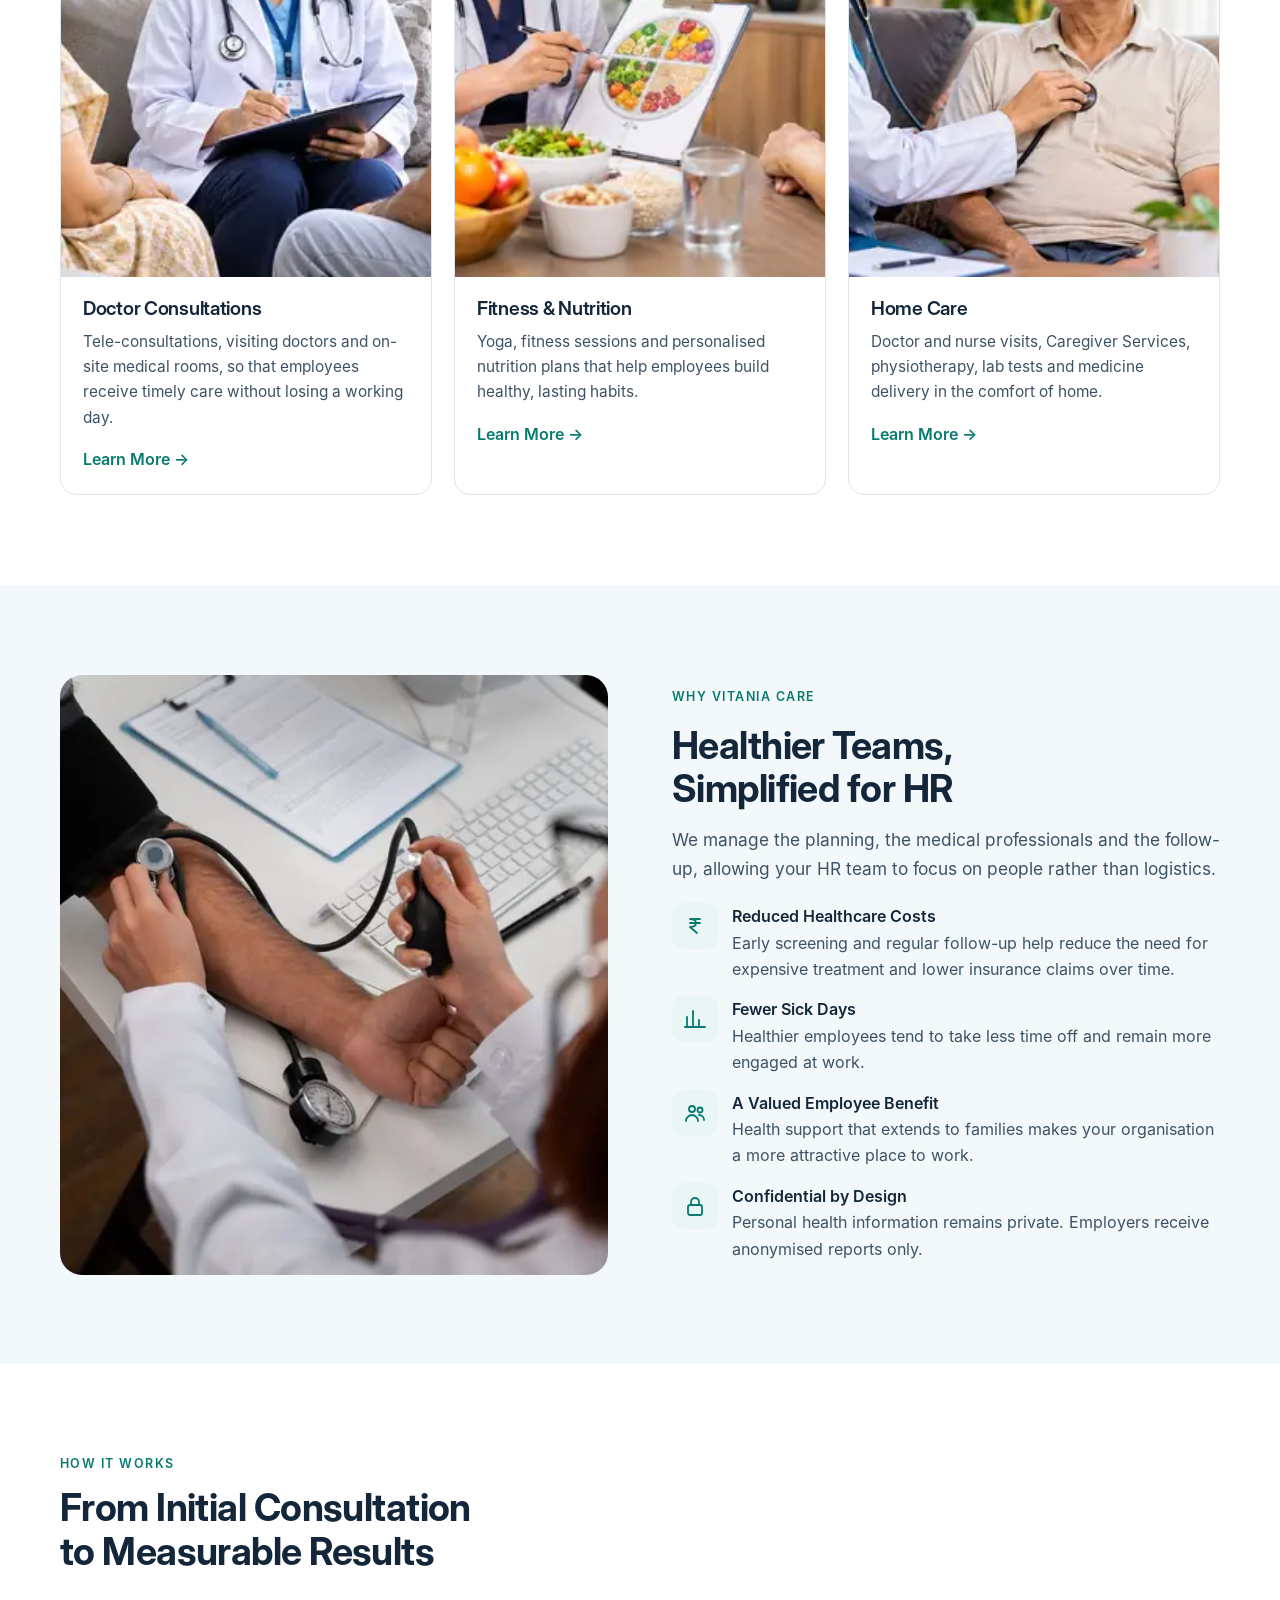
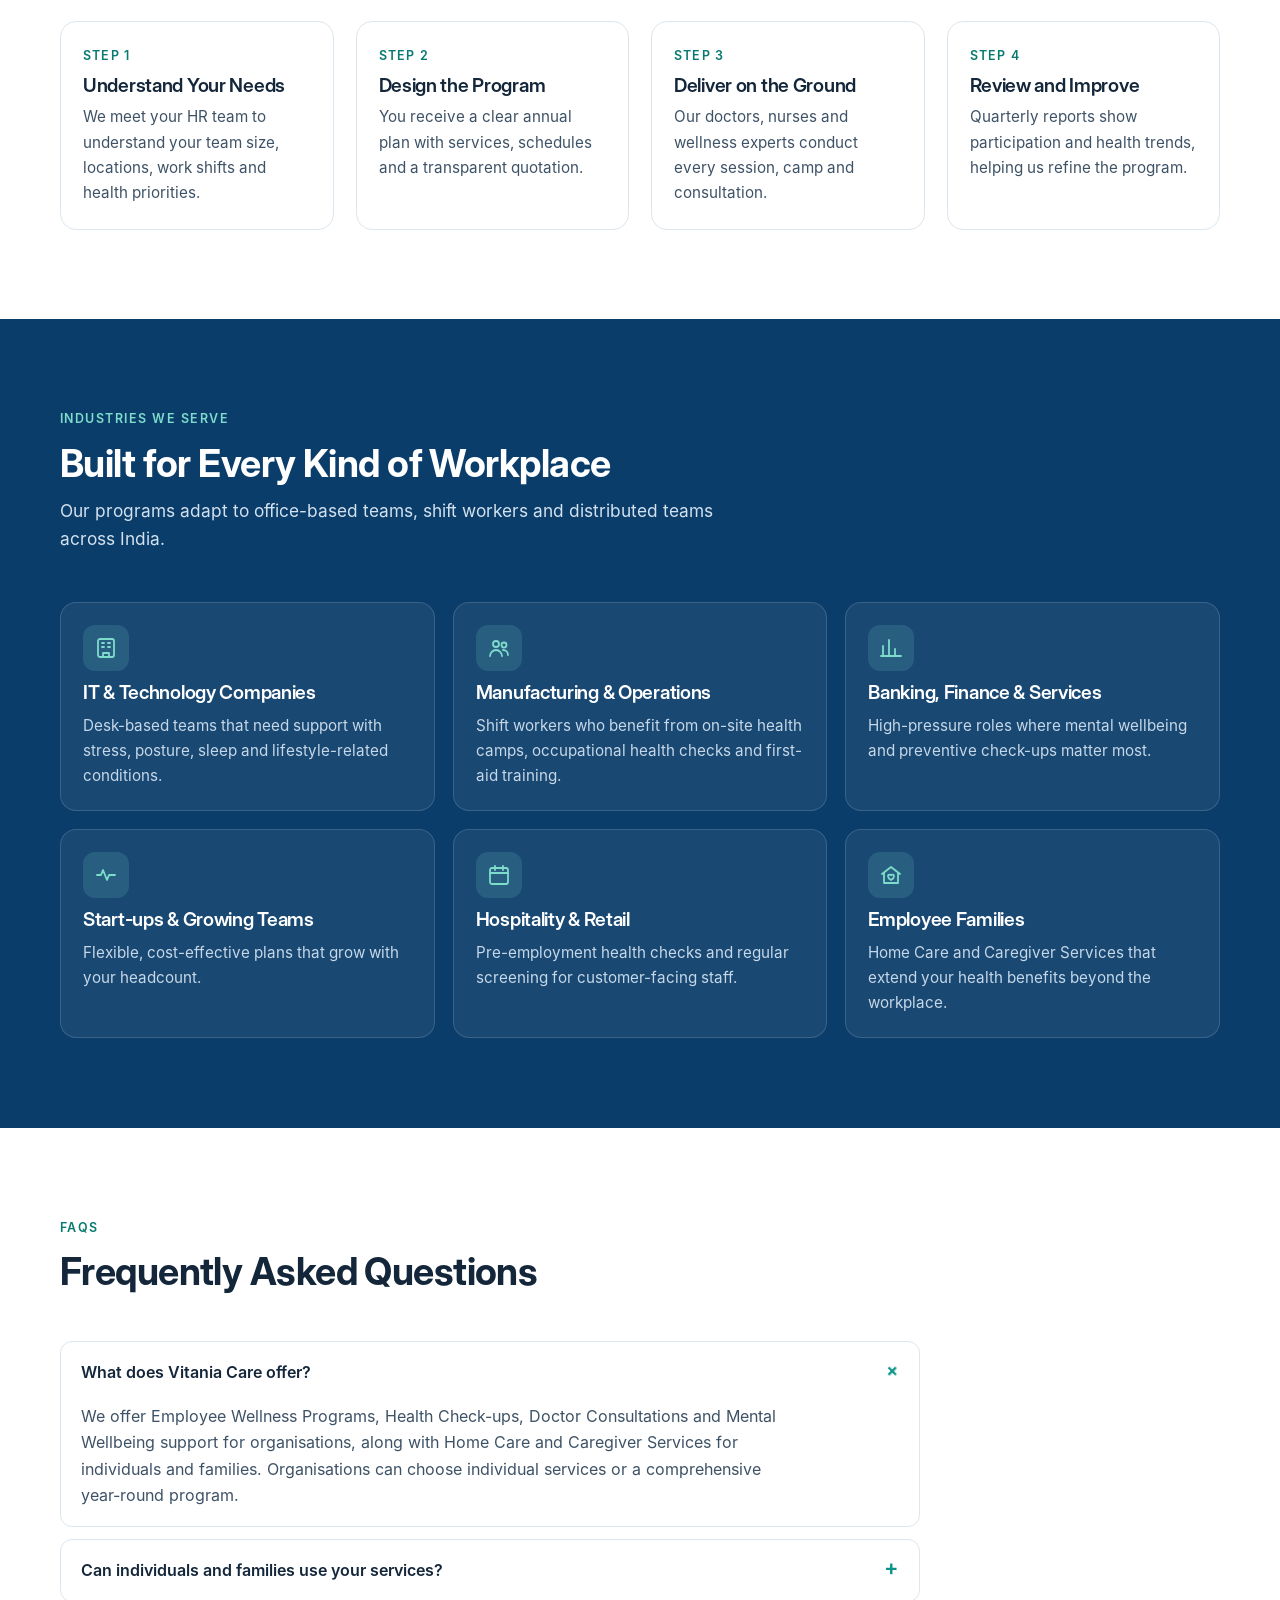
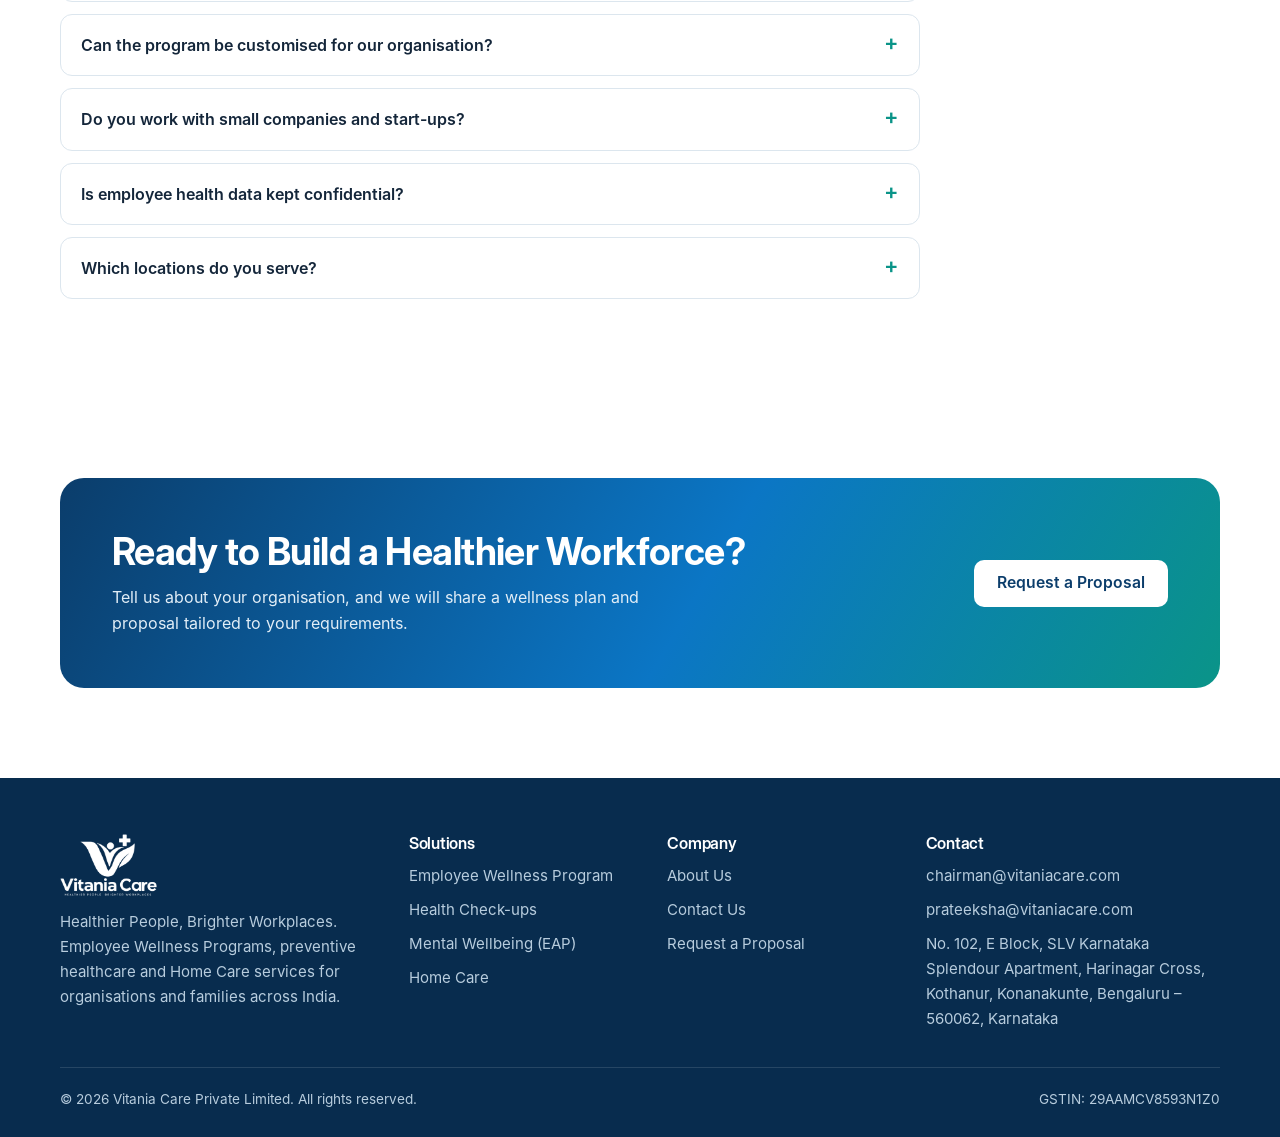
==== commit 06b7dea5: "Apply second round of client feedback - Remove 'Care at Work and at Home' card from home hero; use a" ====
--- a/index.html
+++ b/index.html
@@ -16,7 +16,7 @@
 <link rel="preload" href="assets/fonts/interdisplay-700.woff" as="font" type="font/woff" crossorigin>
 <link rel="preload" href="assets/fonts/inter-400.woff" as="font" type="font/woff" crossorigin>
 <link rel="stylesheet" href="styles.css">
-<script type="application/ld+json">{"@context": "https://schema.org", "@graph": [{"@type": "MedicalBusiness", "@id": "https://naveenfreelancer2829-art.github.io/vitania-care-website/#org", "name": "Vitania Care", "legalName": "Vitania Care Private Limited", "slogan": "Healthier People, Brighter Workplaces", "url": "https://naveenfreelancer2829-art.github.io/vitania-care-website/", "logo": "https://naveenfreelancer2829-art.github.io/vitania-care-website/assets/logo.png", "image": "https://naveenfreelancer2829-art.github.io/vitania-care-website/assets/og-image.jpg", "email": "chairman@vitaniacare.com", "taxID": "29AAMCV8593N1Z0", "address": {"@type": "PostalAddress", "streetAddress": "No. 102, E Block, SLV Karnataka Splendour Apartment, Harinagar Cross, Kothanur, Konanakunte", "addressLocality": "Bengaluru", "addressRegion": "Karnataka", "postalCode": "560062", "addressCountry": "IN"}, "areaServed": {"@type": "Country", "name": "India"}, "founder": [{"@type": "Person", "name": "Sanjeet Kumar", "jobTitle": "Founder & CEO"}, {"@type": "Person", "name": "Prateeksha Devadiga", "jobTitle": "Co-Founder & Head of Operations"}]}, {"@type": "WebPage", "url": "https://naveenfreelancer2829-art.github.io/vitania-care-website/", "name": "Vitania Care | Employee Health & Wellness Solutions", "description": "Employee Wellness Programs, Preventive Health Check-ups, Doctor Consultations, Mental Wellbeing support and Home Care services for organisations across India.", "inLanguage": "en-IN", "about": {"@id": "https://naveenfreelancer2829-art.github.io/vitania-care-website/#org"}}, {"@type": "FAQPage", "mainEntity": [{"@type": "Question", "name": "What does Vitania Care offer?", "acceptedAnswer": {"@type": "Answer", "text": "We offer Employee Wellness Programs, Health Check-ups, Doctor Consultations, Mental Wellbeing support and Home Care services. Organisations can choose individual services or a comprehensive year-round program."}}, {"@type": "Question", "name": "Can the program be customised for our organisation?", "acceptedAnswer": {"@type": "Answer", "text": "Yes. Every program is planned around your team size, office locations, work shifts, health priorities and budget."}}, {"@type": "Question", "name": "Do you work with small companies and start-ups?", "acceptedAnswer": {"@type": "Answer", "text": "Yes. We work with organisations of all sizes, from early-stage start-ups to large enterprises with multiple offices."}}, {"@type": "Question", "name": "Is employee health data kept confidential?", "acceptedAnswer": {"@type": "Answer", "text": "Yes. Individual health records are shared only with the employee concerned. Employers receive anonymised, summary-level reports."}}, {"@type": "Question", "name": "Which locations do you serve?", "acceptedAnswer": {"@type": "Answer", "text": "We serve organisations across India. Tele-consultations, counselling and webinars are available nationwide, and on-site services are arranged according to your office locations."}}]}]}</script>
+<script type="application/ld+json">{"@context": "https://schema.org", "@graph": [{"@type": "MedicalBusiness", "@id": "https://naveenfreelancer2829-art.github.io/vitania-care-website/#org", "name": "Vitania Care", "legalName": "Vitania Care Private Limited", "slogan": "Healthier People, Brighter Workplaces", "url": "https://naveenfreelancer2829-art.github.io/vitania-care-website/", "logo": "https://naveenfreelancer2829-art.github.io/vitania-care-website/assets/logo.png", "image": "https://naveenfreelancer2829-art.github.io/vitania-care-website/assets/og-image.jpg", "email": "chairman@vitaniacare.com", "taxID": "29AAMCV8593N1Z0", "address": {"@type": "PostalAddress", "streetAddress": "No. 102, E Block, SLV Karnataka Splendour Apartment, Harinagar Cross, Kothanur, Konanakunte", "addressLocality": "Bengaluru", "addressRegion": "Karnataka", "postalCode": "560062", "addressCountry": "IN"}, "areaServed": {"@type": "Country", "name": "India"}, "founder": [{"@type": "Person", "name": "Sanjeet Kumar", "jobTitle": "Founder & CEO"}, {"@type": "Person", "name": "Prateeksha Devadiga", "jobTitle": "Co-Founder & Head of Operations"}]}, {"@type": "WebPage", "url": "https://naveenfreelancer2829-art.github.io/vitania-care-website/", "name": "Vitania Care | Employee Health & Wellness Solutions", "description": "Employee Wellness Programs, Preventive Health Check-ups, Doctor Consultations, Mental Wellbeing support and Home Care services for organisations across India.", "inLanguage": "en-IN", "about": {"@id": "https://naveenfreelancer2829-art.github.io/vitania-care-website/#org"}}, {"@type": "FAQPage", "mainEntity": [{"@type": "Question", "name": "What does Vitania Care offer?", "acceptedAnswer": {"@type": "Answer", "text": "We offer Employee Wellness Programs, Health Check-ups, Doctor Consultations and Mental Wellbeing support for organisations, along with Home Care and Caregiver Services for individuals and families. Organisations can choose individual services or a comprehensive year-round program."}}, {"@type": "Question", "name": "Can individuals and families use your services?", "acceptedAnswer": {"@type": "Answer", "text": "Yes. Individuals and families can book Home Care, Caregiver Services, physiotherapy, lab tests at home, and medicines and medical equipment directly with us."}}, {"@type": "Question", "name": "Can the program be customised for our organisation?", "acceptedAnswer": {"@type": "Answer", "text": "Yes. Every program is planned around your team size, office locations, work shifts, health priorities and budget."}}, {"@type": "Question", "name": "Do you work with small companies and start-ups?", "acceptedAnswer": {"@type": "Answer", "text": "Yes. We work with organisations of all sizes, from early-stage start-ups to large enterprises with multiple offices."}}, {"@type": "Question", "name": "Is employee health data kept confidential?", "acceptedAnswer": {"@type": "Answer", "text": "Yes. Individual health records are shared only with the employee concerned. Employers receive anonymised, summary-level reports."}}, {"@type": "Question", "name": "Which locations do you serve?", "acceptedAnswer": {"@type": "Answer", "text": "We serve organisations across India. Tele-consultations, counselling and webinars are available nationwide, and on-site services are arranged according to your office locations."}}]}]}</script>
 </head>
 <body>
 <div class="topbar"><div class="wrap">
@@ -27,7 +27,7 @@
   <a class="brand" href="index.html" aria-label="Vitania Care home"><img src="assets/logo.webp" alt="Vitania Care" width="300" height="191"></a>
   <nav class="main" id="nav" aria-label="Main"><ul>
     <li><a href="index.html" aria-current="page">Home</a></li>
-    <li class="dd"><a href="employee-wellness.html">Solutions</a><ul><li><a href="employee-wellness.html">Employee Wellness Program<small>Year-round health programs for your workforce</small></a></li><li><a href="health-checkups.html">Health Check-ups<small>Annual, pre-employment and on-site screening</small></a></li><li><a href="mental-wellbeing.html">Mental Wellbeing (EAP)<small>Confidential counselling for employees</small></a></li><li><a href="home-care.html">Home Care<small>Doctors, nurses and medicine delivery at home</small></a></li></ul></li>
+    <li class="dd"><a href="employee-wellness.html">Solutions</a><ul><li><a href="employee-wellness.html">Employee Wellness Program<small>Year-round health programs for your workforce</small></a></li><li><a href="health-checkups.html">Health Check-ups<small>Annual, pre-employment and on-site screening</small></a></li><li><a href="mental-wellbeing.html">Mental Wellbeing (EAP)<small>Confidential counselling for employees</small></a></li><li><a href="home-care.html">Home Care<small>Doctors, nurses and caregivers at home</small></a></li></ul></li>
     <li><a href="about.html">About Us</a></li>
     <li><a href="contact.html">Contact Us</a></li>
   </ul></nav>
@@ -39,13 +39,12 @@
   <div class="hero-copy">
     <span class="eyebrow">Employee Health &amp; Wellness Solutions</span>
     <h1>Your Trusted Partner for <span class="accent">Employee Health and Wellness</span></h1>
-    <p class="lede">Vitania Care helps organisations keep their people healthy through Preventive Health Check-ups, Doctor Consultations, Mental Wellbeing support and Employee Wellness Programs. We also provide Home Care services for employees and their families.</p>
+    <p class="lede">Vitania Care helps organisations keep their people healthy through Preventive Health Check-ups, Doctor Consultations, Mental Wellbeing support and Employee Wellness Programs. For individuals and families, we provide Home Care and Caregiver Services at your doorstep.</p>
     <ul class="ticks"><li><span><b>Tailored Programs:</b> Planned around your team size, locations and budget.</span></li><li><span><b>Qualified Professionals:</b> Experienced doctors, nurses, counsellors and nutritionists.</span></li><li><span><b>Single Point of Contact:</b> One dedicated team for planning, scheduling and reporting.</span></li></ul>
     <div class="cta-row"><a class="btn btn-primary" href="contact.html">Request a Proposal</a><a class="btn btn-outline" href="#solutions">Explore Our Solutions</a></div>
   </div>
   <div class="hero-media">
-    <img src="assets/photos/family-consultation-800.webp" srcset="assets/photos/family-consultation-480.webp 480w, assets/photos/family-consultation-800.webp 800w, assets/photos/family-consultation-1200.webp 1200w" sizes="(max-width:900px) 92vw, 560px" alt="Vitania Care doctor speaking with a family" width="800" height="640" fetchpriority="high" decoding="async">
-    <div class="float-card"><b>Care at Work and at Home</b><span>Health Check-ups · Consultations · Counselling · Home Care</span></div>
+    <img src="assets/photos/doctor-bp-check-800.webp" srcset="assets/photos/doctor-bp-check-480.webp 480w, assets/photos/doctor-bp-check-800.webp 800w, assets/photos/doctor-bp-check-1200.webp 1200w" sizes="(max-width:900px) 92vw, 560px" alt="Doctor checking a patient's blood pressure during a health check-up" width="800" height="640" fetchpriority="high" decoding="async">
   </div>
 </div></section>
 
@@ -56,10 +55,31 @@
   <li><span class="ico"><svg viewBox="0 0 24 24" fill="none" stroke="currentColor" stroke-width="1.8" stroke-linecap="round" stroke-linejoin="round" aria-hidden="true"><path d="M3 11l9-7 9 7"/><path d="M5 10v10h14V10"/><path d="M12 17s-3-1.8-3-3.8a1.6 1.6 0 0 1 3-.8 1.6 1.6 0 0 1 3 .8c0 2-3 3.8-3 3.8z"/></svg></span><span><b>Home Care</b><small>Medical care at your doorstep</small></span></li>
 </ul></div></div>
 
+<section class="soft"><div class="wrap">
+  <div class="head center"><span class="eyebrow">Who We Serve</span><h2>Healthcare Solutions for Organisations and Families</h2>
+    <p class="lede">Whether you are an HR leader planning employee benefits or a family arranging care at home, we make it simple to find the right support.</p></div>
+  <div class="audience">
+    <div class="aud aud-org">
+      <span class="ico"><svg viewBox="0 0 24 24" fill="none" stroke="currentColor" stroke-width="1.8" stroke-linecap="round" stroke-linejoin="round" aria-hidden="true"><rect x="4" y="3" width="16" height="18" rx="2"/><path d="M9 21v-4h6v4M8 7h2M14 7h2M8 11h2M14 11h2"/></svg></span>
+      <h3>For Organisations</h3>
+      <p>Comprehensive programs that keep your workforce healthy, engaged and productive.</p>
+      <ul class="ticks"><li>Employee Wellness Program</li><li>Health Check-ups &amp; On-site Camps</li><li>Mental Wellbeing (EAP)</li><li>Doctor Consultations</li></ul>
+      <a class="btn btn-white" href="contact.html">Request a Proposal</a>
+    </div>
+    <div class="aud aud-family">
+      <span class="ico"><svg viewBox="0 0 24 24" fill="none" stroke="currentColor" stroke-width="1.8" stroke-linecap="round" stroke-linejoin="round" aria-hidden="true"><path d="M3 11l9-7 9 7"/><path d="M5 10v10h14V10"/><path d="M12 17s-3-1.8-3-3.8a1.6 1.6 0 0 1 3-.8 1.6 1.6 0 0 1 3 .8c0 2-3 3.8-3 3.8z"/></svg></span>
+      <h3>For Individuals &amp; Families</h3>
+      <p>Professional medical care and dependable support, delivered to your home.</p>
+      <ul class="ticks"><li>Doctor &amp; Nursing Visits at Home</li><li>Caregiver Services</li><li>Physiotherapy at Home</li><li>Lab Tests, Medicines &amp; Medical Equipment</li></ul>
+      <a class="btn btn-primary" href="home-care.html#enquire">Arrange Home Care</a>
+    </div>
+  </div>
+</div></section>
+
 <section id="solutions"><div class="wrap">
   <div class="head"><span class="eyebrow">Our Solutions</span><h2>Comprehensive Health Support for Your Workforce</h2>
     <p class="lede">Choose a single service or combine several into one integrated program, managed end to end by our team.</p></div>
-  <div class="cards"><article class="card"><img src="assets/photos/medical-camp-800.webp" srcset="assets/photos/medical-camp-480.webp 480w, assets/photos/medical-camp-800.webp 800w, assets/photos/medical-camp-1200.webp 1200w" sizes="(max-width:600px) 92vw, (max-width:980px) 46vw, 380px" alt="Doctor attending to employees at an on-site health camp" width="800" height="500" loading="lazy" decoding="async"><div class="body"><h3>Employee Wellness Program</h3><p>Year-round programs covering health assessments, fitness, nutrition, health talks and chronic care management.</p><a class="link" href="employee-wellness.html">Learn More →</a></div></article><article class="card"><img src="assets/photos/lab-test-800.webp" srcset="assets/photos/lab-test-480.webp 480w, assets/photos/lab-test-800.webp 800w, assets/photos/lab-test-1200.webp 1200w" sizes="(max-width:600px) 92vw, (max-width:980px) 46vw, 380px" alt="Laboratory technician examining a blood sample" width="800" height="500" loading="lazy" decoding="async"><div class="body"><h3>Health Check-ups</h3><p>Annual and pre-employment Health Check-ups, on-site screening camps and diagnostics, with every report reviewed by a doctor.</p><a class="link" href="health-checkups.html">Learn More →</a></div></article><article class="card"><img src="assets/photos/online-doctor-800.webp" srcset="assets/photos/online-doctor-480.webp 480w, assets/photos/online-doctor-800.webp 800w, assets/photos/online-doctor-1200.webp 1200w" sizes="(max-width:600px) 92vw, (max-width:980px) 46vw, 380px" alt="Counsellor greeting an employee on a video call" width="800" height="500" loading="lazy" decoding="async"><div class="body"><h3>Mental Wellbeing (EAP)</h3><p>Confidential counselling for employees and their families, along with workshops on stress management, sleep and resilience.</p><a class="link" href="mental-wellbeing.html">Learn More →</a></div></article><article class="card"><img src="assets/photos/doctor-bp-check-800.webp" srcset="assets/photos/doctor-bp-check-480.webp 480w, assets/photos/doctor-bp-check-800.webp 800w, assets/photos/doctor-bp-check-1200.webp 1200w" sizes="(max-width:600px) 92vw, (max-width:980px) 46vw, 380px" alt="Doctor checking a patient's blood pressure" width="800" height="500" loading="lazy" decoding="async"><div class="body"><h3>Doctor Consultations</h3><p>Tele-consultations, visiting doctors and on-site medical rooms, so that employees receive timely care without losing a working day.</p><a class="link" href="employee-wellness.html#consultations">Learn More →</a></div></article><article class="card"><img src="assets/photos/nutrition-guidance-800.webp" srcset="assets/photos/nutrition-guidance-480.webp 480w, assets/photos/nutrition-guidance-800.webp 800w, assets/photos/nutrition-guidance-1200.webp 1200w" sizes="(max-width:600px) 92vw, (max-width:980px) 46vw, 380px" alt="Nutritionist explaining a balanced diet plan to a client" width="800" height="500" loading="lazy" decoding="async"><div class="body"><h3>Fitness &amp; Nutrition</h3><p>Yoga, fitness sessions and personalised nutrition plans that help employees build healthy, lasting habits.</p><a class="link" href="employee-wellness.html#fitness">Learn More →</a></div></article><article class="card"><img src="assets/photos/doctor-home-visit-800.webp" srcset="assets/photos/doctor-home-visit-480.webp 480w, assets/photos/doctor-home-visit-800.webp 800w, assets/photos/doctor-home-visit-1200.webp 1200w" sizes="(max-width:600px) 92vw, (max-width:980px) 46vw, 380px" alt="Doctor examining an elderly man at home" width="800" height="500" loading="lazy" decoding="async"><div class="body"><h3>Home Care</h3><p>Doctor and nurse visits, physiotherapy, lab tests and medicine delivery in the comfort of home.</p><a class="link" href="home-care.html">Learn More →</a></div></article></div>
+  <div class="cards"><article class="card"><img src="assets/photos/medical-camp-800.webp" srcset="assets/photos/medical-camp-480.webp 480w, assets/photos/medical-camp-800.webp 800w, assets/photos/medical-camp-1200.webp 1200w" sizes="(max-width:600px) 92vw, (max-width:980px) 46vw, 380px" alt="Doctor attending to employees at an on-site health camp" width="800" height="500" loading="lazy" decoding="async"><div class="body"><h3>Employee Wellness Program</h3><p>Year-round programs covering health assessments, fitness, nutrition, health talks and chronic care management.</p><a class="link" href="employee-wellness.html">Learn More →</a></div></article><article class="card"><img src="assets/photos/lab-test-800.webp" srcset="assets/photos/lab-test-480.webp 480w, assets/photos/lab-test-800.webp 800w, assets/photos/lab-test-1200.webp 1200w" sizes="(max-width:600px) 92vw, (max-width:980px) 46vw, 380px" alt="Laboratory technician examining a blood sample" width="800" height="500" loading="lazy" decoding="async"><div class="body"><h3>Health Check-ups</h3><p>Annual and pre-employment Health Check-ups, on-site screening camps and diagnostics, with every report reviewed by a doctor.</p><a class="link" href="health-checkups.html">Learn More →</a></div></article><article class="card"><img src="assets/photos/online-doctor-800.webp" srcset="assets/photos/online-doctor-480.webp 480w, assets/photos/online-doctor-800.webp 800w, assets/photos/online-doctor-1200.webp 1200w" sizes="(max-width:600px) 92vw, (max-width:980px) 46vw, 380px" alt="Counsellor greeting an employee on a video call" width="800" height="500" loading="lazy" decoding="async"><div class="body"><h3>Mental Wellbeing (EAP)</h3><p>Confidential counselling for employees and their families, along with workshops on stress management, sleep and resilience.</p><a class="link" href="mental-wellbeing.html">Learn More →</a></div></article><article class="card"><img src="assets/photos/family-consultation-800.webp" srcset="assets/photos/family-consultation-480.webp 480w, assets/photos/family-consultation-800.webp 800w, assets/photos/family-consultation-1200.webp 1200w" sizes="(max-width:600px) 92vw, (max-width:980px) 46vw, 380px" alt="Doctor consulting with a patient and family member" width="800" height="500" loading="lazy" decoding="async"><div class="body"><h3>Doctor Consultations</h3><p>Tele-consultations, visiting doctors and on-site medical rooms, so that employees receive timely care without losing a working day.</p><a class="link" href="employee-wellness.html#consultations">Learn More →</a></div></article><article class="card"><img src="assets/photos/nutrition-guidance-800.webp" srcset="assets/photos/nutrition-guidance-480.webp 480w, assets/photos/nutrition-guidance-800.webp 800w, assets/photos/nutrition-guidance-1200.webp 1200w" sizes="(max-width:600px) 92vw, (max-width:980px) 46vw, 380px" alt="Nutritionist explaining a balanced diet plan to a client" width="800" height="500" loading="lazy" decoding="async"><div class="body"><h3>Fitness &amp; Nutrition</h3><p>Yoga, fitness sessions and personalised nutrition plans that help employees build healthy, lasting habits.</p><a class="link" href="employee-wellness.html#fitness">Learn More →</a></div></article><article class="card"><img src="assets/photos/doctor-home-visit-800.webp" srcset="assets/photos/doctor-home-visit-480.webp 480w, assets/photos/doctor-home-visit-800.webp 800w, assets/photos/doctor-home-visit-1200.webp 1200w" sizes="(max-width:600px) 92vw, (max-width:980px) 46vw, 380px" alt="Doctor examining an elderly man at home" width="800" height="500" loading="lazy" decoding="async"><div class="body"><h3>Home Care</h3><p>Doctor and nurse visits, Caregiver Services, physiotherapy, lab tests and medicine delivery in the comfort of home.</p><a class="link" href="home-care.html">Learn More →</a></div></article></div>
 </div></section>
 
 <section class="soft"><div class="wrap split">
@@ -78,13 +98,13 @@
 </div></section>
 
 <section class="band"><div class="wrap">
-  <div class="head"><span class="eyebrow">Who We Work With</span><h2>Built for Every Kind of Workplace</h2>
+  <div class="head"><span class="eyebrow">Industries We Serve</span><h2>Built for Every Kind of Workplace</h2>
     <p class="lede">Our programs adapt to office-based teams, shift workers and distributed teams across India.</p></div>
-  <div class="features"><div class="feature"><div class="ico"><svg viewBox="0 0 24 24" fill="none" stroke="currentColor" stroke-width="1.8" stroke-linecap="round" stroke-linejoin="round" aria-hidden="true"><rect x="4" y="3" width="16" height="18" rx="2"/><path d="M9 21v-4h6v4M8 7h2M14 7h2M8 11h2M14 11h2"/></svg></div><h3>IT &amp; Technology Companies</h3><p>Desk-based teams that need support with stress, posture, sleep and lifestyle-related conditions.</p></div><div class="feature"><div class="ico"><svg viewBox="0 0 24 24" fill="none" stroke="currentColor" stroke-width="1.8" stroke-linecap="round" stroke-linejoin="round" aria-hidden="true"><circle cx="9" cy="8" r="3"/><path d="M3 20c0-3.3 2.7-6 6-6s6 2.7 6 6"/><circle cx="17" cy="9" r="2.5"/><path d="M16 14c2.8 0 5 2.2 5 5"/></svg></div><h3>Manufacturing &amp; Operations</h3><p>Shift workers who benefit from on-site health camps, occupational health checks and first-aid training.</p></div><div class="feature"><div class="ico"><svg viewBox="0 0 24 24" fill="none" stroke="currentColor" stroke-width="1.8" stroke-linecap="round" stroke-linejoin="round" aria-hidden="true"><path d="M4 20V10M10 20V4M16 20v-7M22 20H2"/></svg></div><h3>Banking, Finance &amp; Services</h3><p>High-pressure roles where mental wellbeing and preventive check-ups matter most.</p></div><div class="feature"><div class="ico"><svg viewBox="0 0 24 24" fill="none" stroke="currentColor" stroke-width="1.8" stroke-linecap="round" stroke-linejoin="round" aria-hidden="true"><path d="M3 12h4l2-5 4 10 2-5h6"/></svg></div><h3>Start-ups &amp; Growing Teams</h3><p>Flexible, cost-effective plans that grow with your headcount.</p></div><div class="feature"><div class="ico"><svg viewBox="0 0 24 24" fill="none" stroke="currentColor" stroke-width="1.8" stroke-linecap="round" stroke-linejoin="round" aria-hidden="true"><rect x="3" y="5" width="18" height="16" rx="2"/><path d="M3 10h18M8 3v4M16 3v4"/></svg></div><h3>Hospitality &amp; Retail</h3><p>Pre-employment health checks and regular screening for customer-facing staff.</p></div><div class="feature"><div class="ico"><svg viewBox="0 0 24 24" fill="none" stroke="currentColor" stroke-width="1.8" stroke-linecap="round" stroke-linejoin="round" aria-hidden="true"><path d="M3 11l9-7 9 7"/><path d="M5 10v10h14V10"/><path d="M12 17s-3-1.8-3-3.8a1.6 1.6 0 0 1 3-.8 1.6 1.6 0 0 1 3 .8c0 2-3 3.8-3 3.8z"/></svg></div><h3>Employee Families</h3><p>Home Care services that extend your health benefits beyond the workplace.</p></div></div>
+  <div class="features"><div class="feature"><div class="ico"><svg viewBox="0 0 24 24" fill="none" stroke="currentColor" stroke-width="1.8" stroke-linecap="round" stroke-linejoin="round" aria-hidden="true"><rect x="4" y="3" width="16" height="18" rx="2"/><path d="M9 21v-4h6v4M8 7h2M14 7h2M8 11h2M14 11h2"/></svg></div><h3>IT &amp; Technology Companies</h3><p>Desk-based teams that need support with stress, posture, sleep and lifestyle-related conditions.</p></div><div class="feature"><div class="ico"><svg viewBox="0 0 24 24" fill="none" stroke="currentColor" stroke-width="1.8" stroke-linecap="round" stroke-linejoin="round" aria-hidden="true"><circle cx="9" cy="8" r="3"/><path d="M3 20c0-3.3 2.7-6 6-6s6 2.7 6 6"/><circle cx="17" cy="9" r="2.5"/><path d="M16 14c2.8 0 5 2.2 5 5"/></svg></div><h3>Manufacturing &amp; Operations</h3><p>Shift workers who benefit from on-site health camps, occupational health checks and first-aid training.</p></div><div class="feature"><div class="ico"><svg viewBox="0 0 24 24" fill="none" stroke="currentColor" stroke-width="1.8" stroke-linecap="round" stroke-linejoin="round" aria-hidden="true"><path d="M4 20V10M10 20V4M16 20v-7M22 20H2"/></svg></div><h3>Banking, Finance &amp; Services</h3><p>High-pressure roles where mental wellbeing and preventive check-ups matter most.</p></div><div class="feature"><div class="ico"><svg viewBox="0 0 24 24" fill="none" stroke="currentColor" stroke-width="1.8" stroke-linecap="round" stroke-linejoin="round" aria-hidden="true"><path d="M3 12h4l2-5 4 10 2-5h6"/></svg></div><h3>Start-ups &amp; Growing Teams</h3><p>Flexible, cost-effective plans that grow with your headcount.</p></div><div class="feature"><div class="ico"><svg viewBox="0 0 24 24" fill="none" stroke="currentColor" stroke-width="1.8" stroke-linecap="round" stroke-linejoin="round" aria-hidden="true"><rect x="3" y="5" width="18" height="16" rx="2"/><path d="M3 10h18M8 3v4M16 3v4"/></svg></div><h3>Hospitality &amp; Retail</h3><p>Pre-employment health checks and regular screening for customer-facing staff.</p></div><div class="feature"><div class="ico"><svg viewBox="0 0 24 24" fill="none" stroke="currentColor" stroke-width="1.8" stroke-linecap="round" stroke-linejoin="round" aria-hidden="true"><path d="M3 11l9-7 9 7"/><path d="M5 10v10h14V10"/><path d="M12 17s-3-1.8-3-3.8a1.6 1.6 0 0 1 3-.8 1.6 1.6 0 0 1 3 .8c0 2-3 3.8-3 3.8z"/></svg></div><h3>Employee Families</h3><p>Home Care and Caregiver Services that extend your health benefits beyond the workplace.</p></div></div>
 </div></section>
 <section><div class="wrap">
   <div class="head"><span class="eyebrow">FAQs</span><h2>Frequently Asked Questions</h2></div>
-  <div class="faq"><details open><summary>What does Vitania Care offer?</summary><p>We offer Employee Wellness Programs, Health Check-ups, Doctor Consultations, Mental Wellbeing support and Home Care services. Organisations can choose individual services or a comprehensive year-round program.</p></details><details><summary>Can the program be customised for our organisation?</summary><p>Yes. Every program is planned around your team size, office locations, work shifts, health priorities and budget.</p></details><details><summary>Do you work with small companies and start-ups?</summary><p>Yes. We work with organisations of all sizes, from early-stage start-ups to large enterprises with multiple offices.</p></details><details><summary>Is employee health data kept confidential?</summary><p>Yes. Individual health records are shared only with the employee concerned. Employers receive anonymised, summary-level reports.</p></details><details><summary>Which locations do you serve?</summary><p>We serve organisations across India. Tele-consultations, counselling and webinars are available nationwide, and on-site services are arranged according to your office locations.</p></details></div></div></section>
+  <div class="faq"><details open><summary>What does Vitania Care offer?</summary><p>We offer Employee Wellness Programs, Health Check-ups, Doctor Consultations and Mental Wellbeing support for organisations, along with Home Care and Caregiver Services for individuals and families. Organisations can choose individual services or a comprehensive year-round program.</p></details><details><summary>Can individuals and families use your services?</summary><p>Yes. Individuals and families can book Home Care, Caregiver Services, physiotherapy, lab tests at home, and medicines and medical equipment directly with us.</p></details><details><summary>Can the program be customised for our organisation?</summary><p>Yes. Every program is planned around your team size, office locations, work shifts, health priorities and budget.</p></details><details><summary>Do you work with small companies and start-ups?</summary><p>Yes. We work with organisations of all sizes, from early-stage start-ups to large enterprises with multiple offices.</p></details><details><summary>Is employee health data kept confidential?</summary><p>Yes. Individual health records are shared only with the employee concerned. Employers receive anonymised, summary-level reports.</p></details><details><summary>Which locations do you serve?</summary><p>We serve organisations across India. Tele-consultations, counselling and webinars are available nationwide, and on-site services are arranged according to your office locations.</p></details></div></div></section>
 <section><div class="wrap"><div class="cta"><div><h2>Ready to Build a Healthier Workforce?</h2><p>Tell us about your organisation, and we will share a wellness plan and proposal tailored to your requirements.</p></div>
   <a class="btn btn-white" href="contact.html">Request a Proposal</a></div></div></section>
 </main>
--- a/styles.css
+++ b/styles.css
@@ -264,3 +264,15 @@
 .ticks b{color:var(--ink);font-weight:600}
 .ticks li span{min-width:0}
 main{overflow-x:clip}
+
+/* audience split: organisations vs individuals & families */
+.audience{display:grid;grid-template-columns:1fr 1fr;gap:22px}
+.aud{border-radius:20px;padding:clamp(24px,4vw,36px);display:grid;gap:14px;align-content:start}
+.aud h3{font-size:1.45rem}
+.aud .btn{justify-self:start;margin-top:6px}
+.aud-org{background:var(--navy);color:#D3E2EF}
+.aud-org h3{color:#fff}
+.aud-org .ico{background:rgba(126,220,203,.15);color:#7EDCCB}
+.aud-org .ticks li{color:#fff}
+.aud-family{background:#fff;border:1px solid var(--line)}
+@media (max-width:820px){.audience{grid-template-columns:1fr}}
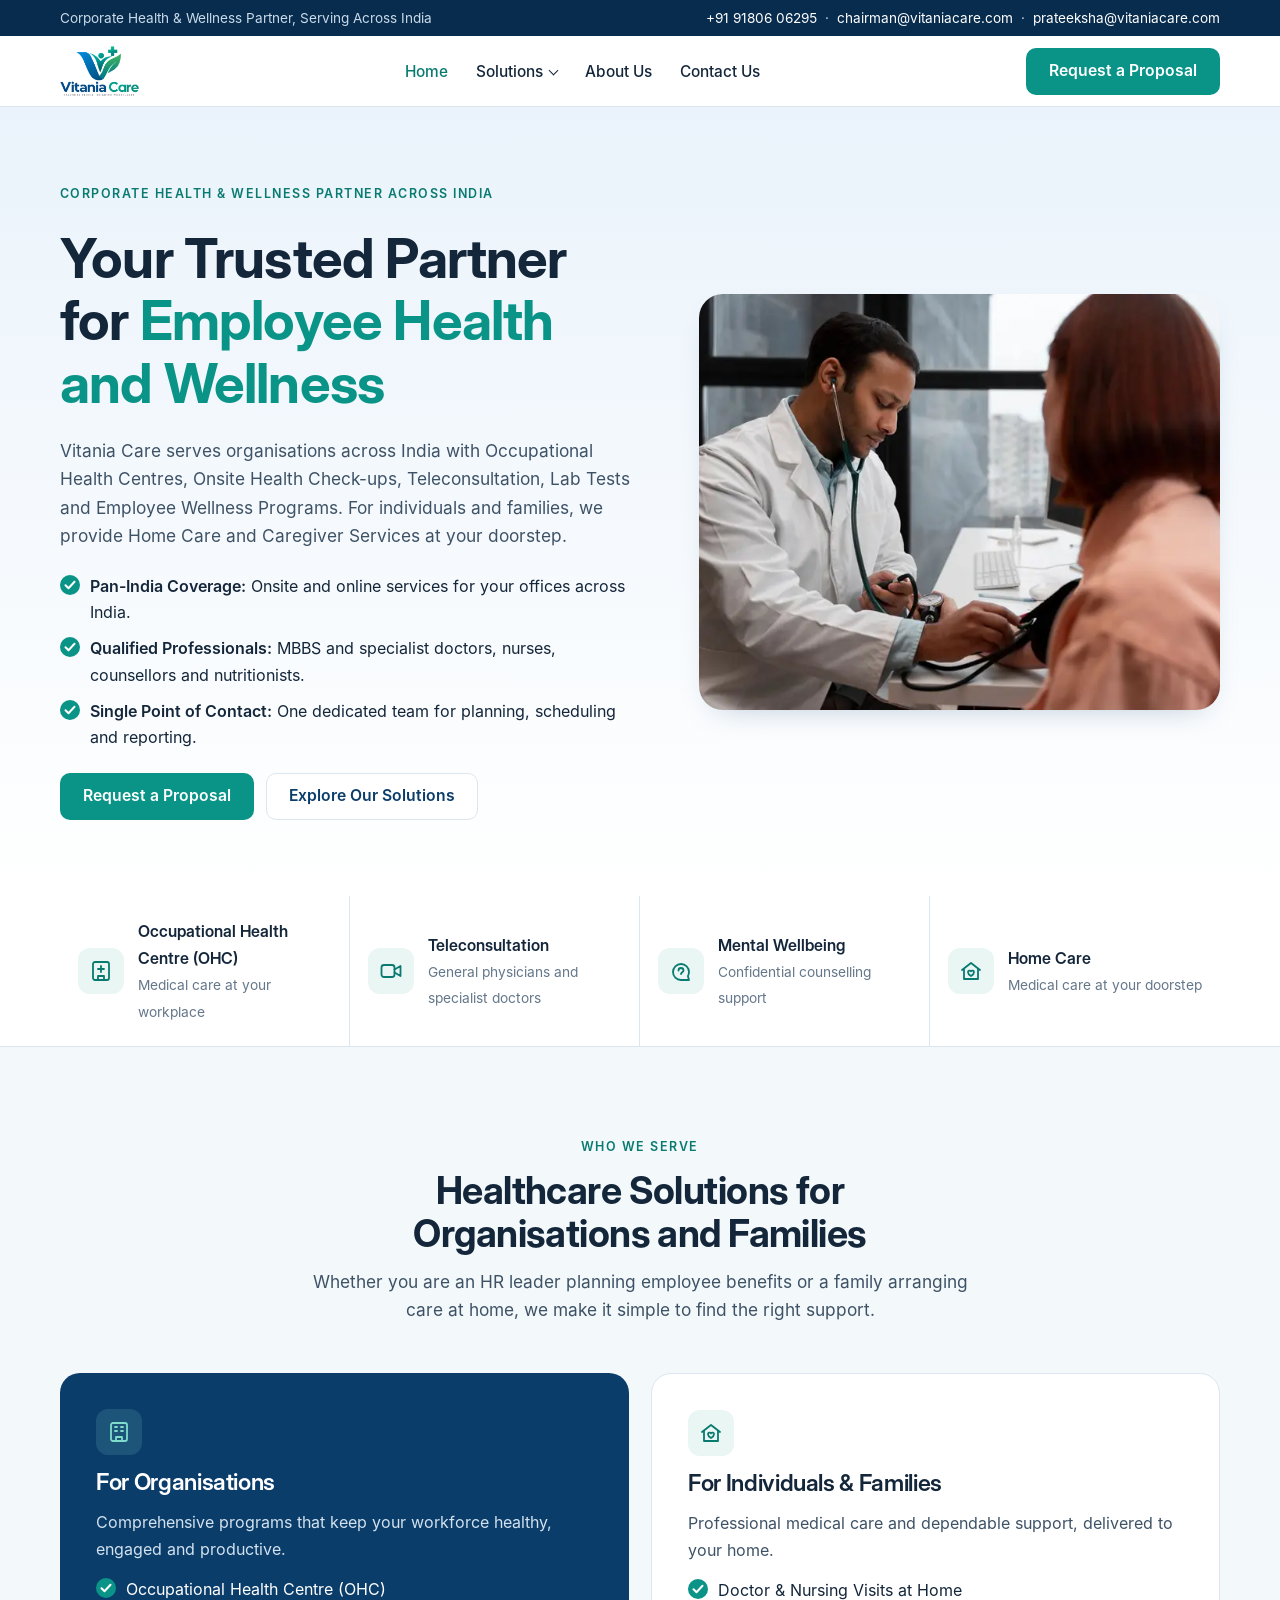
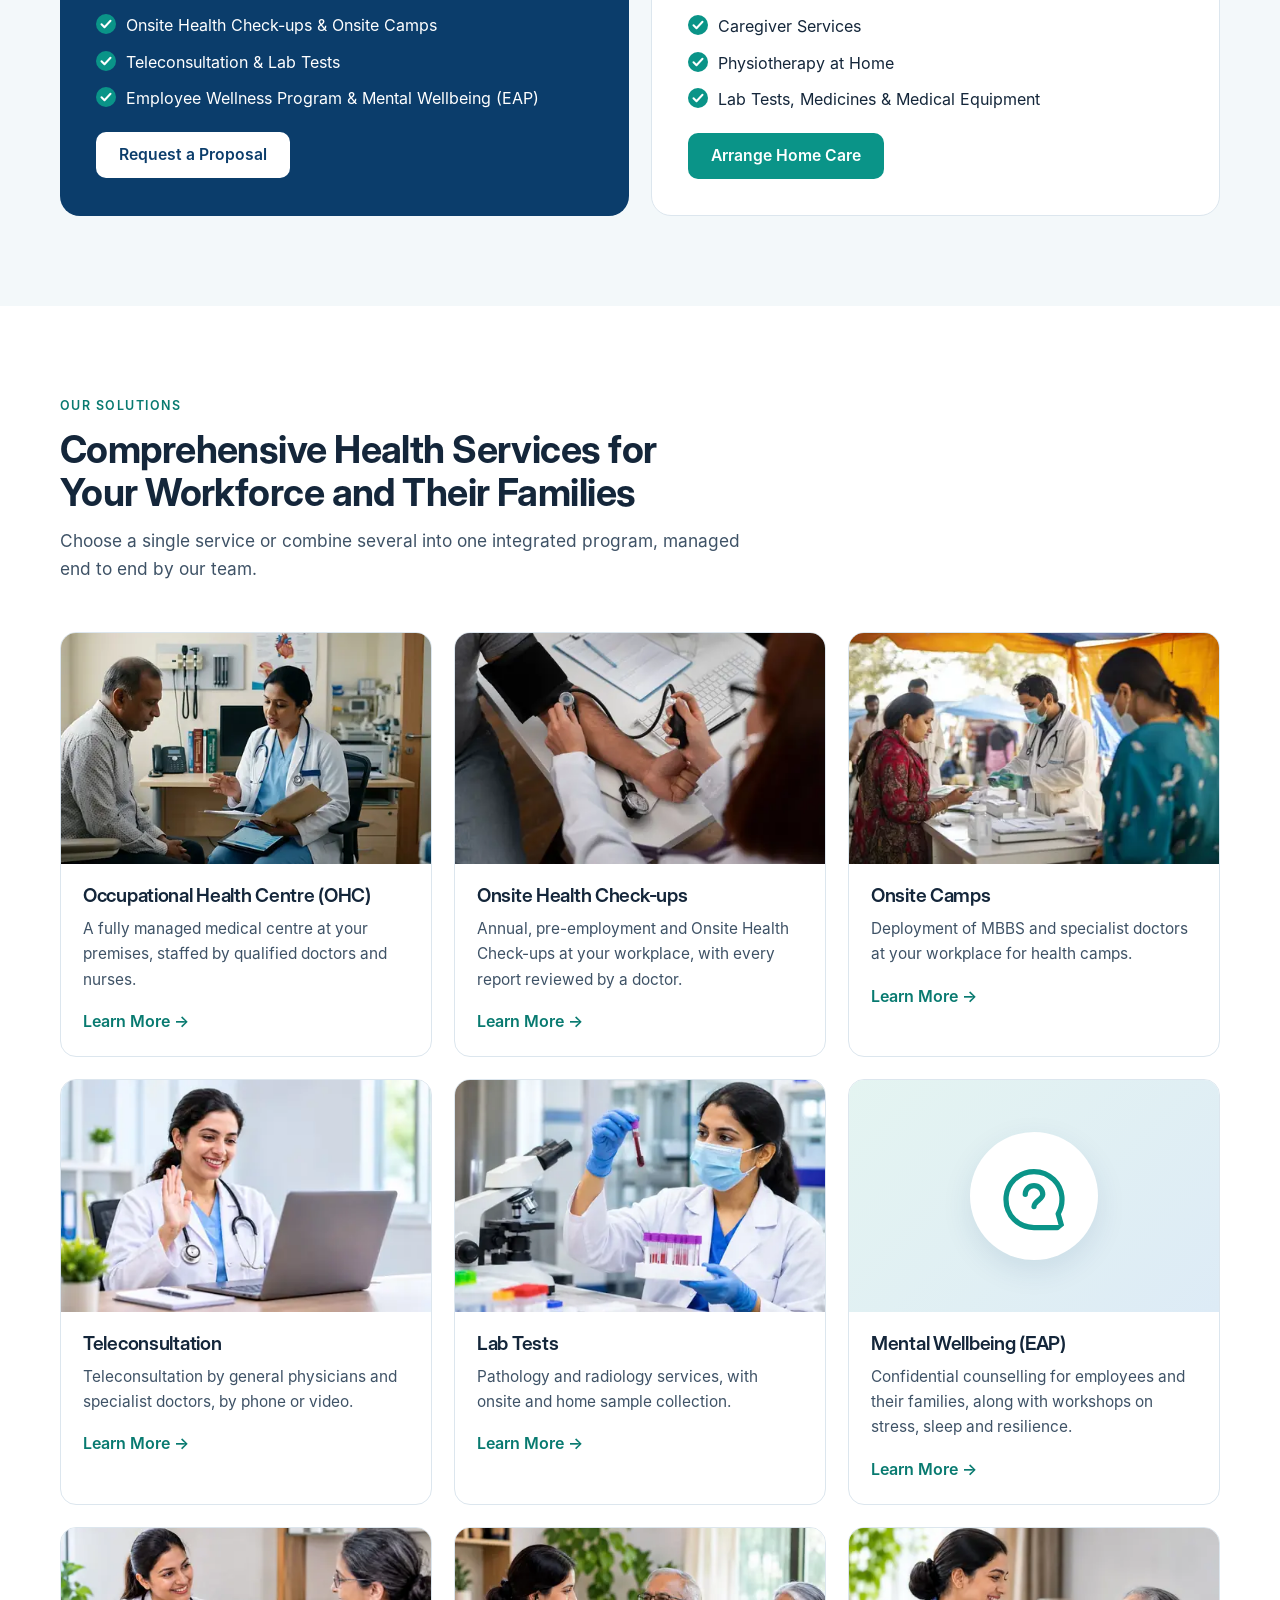
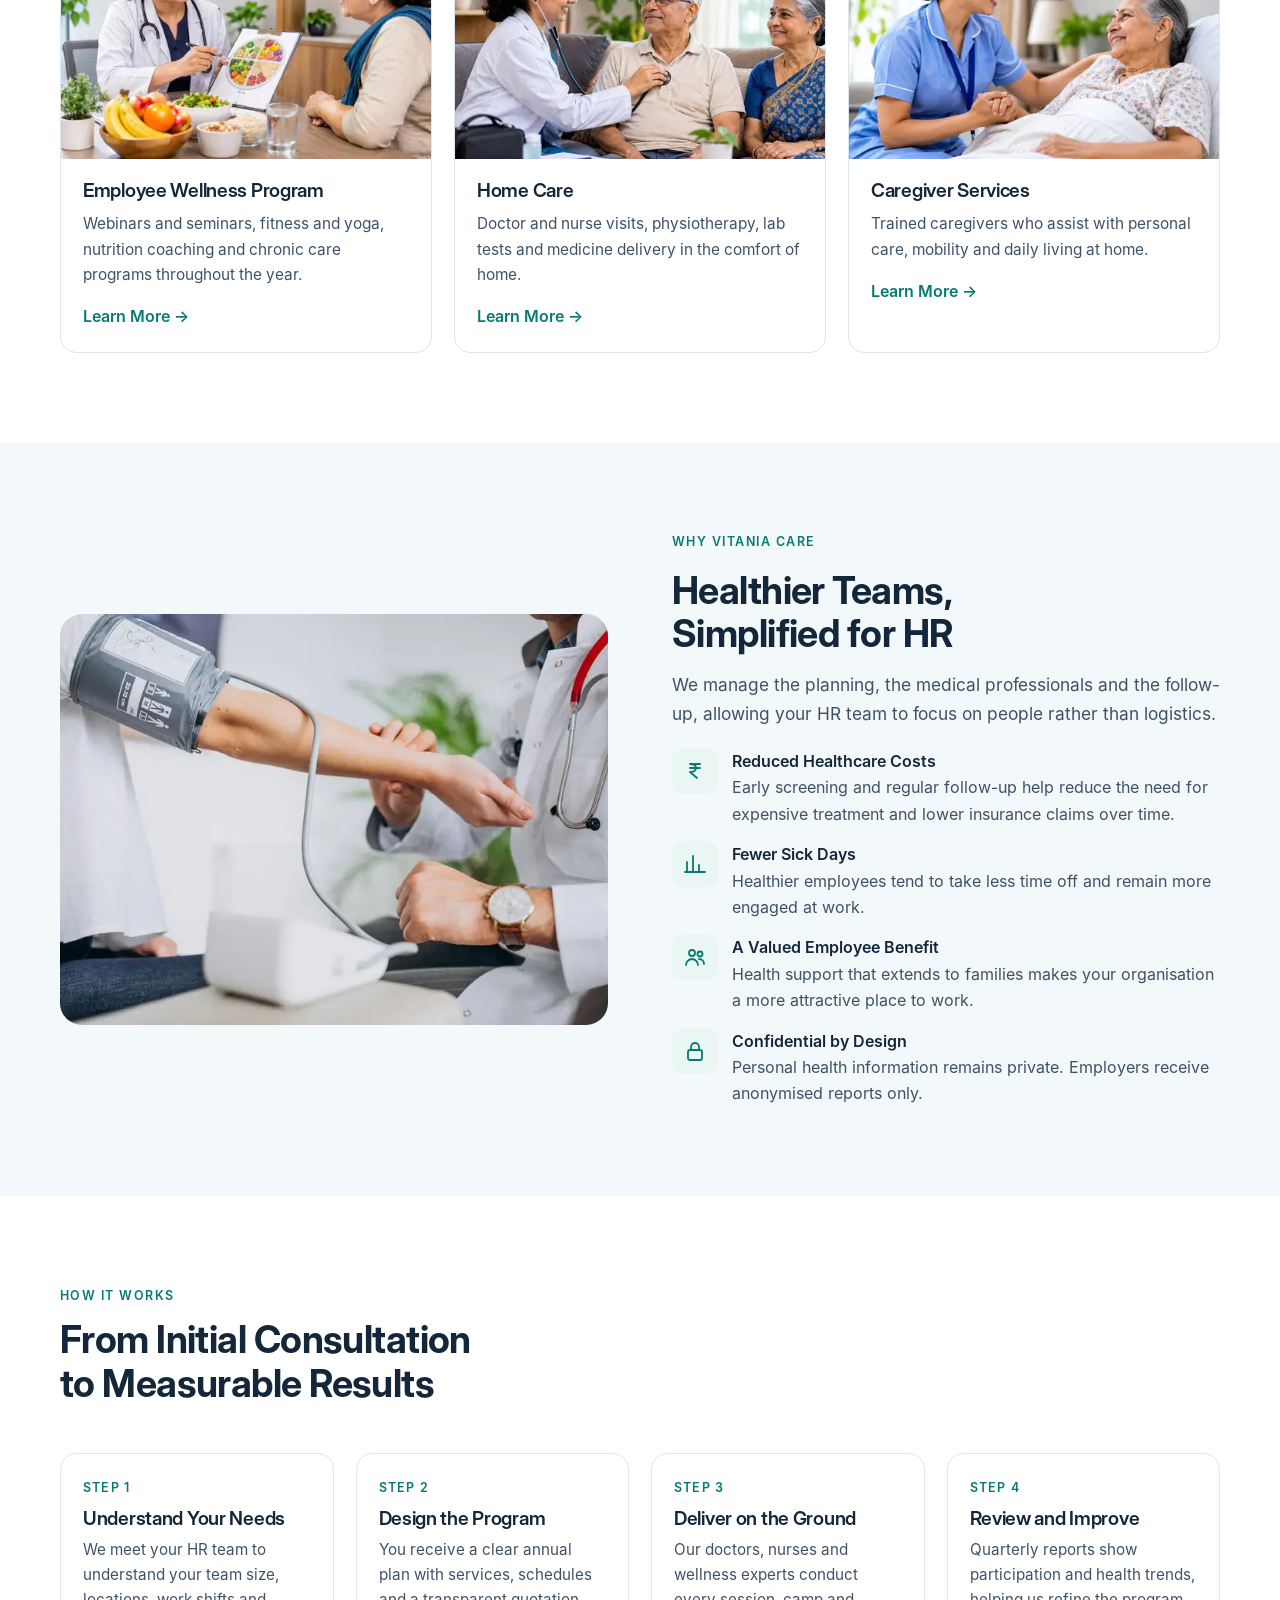
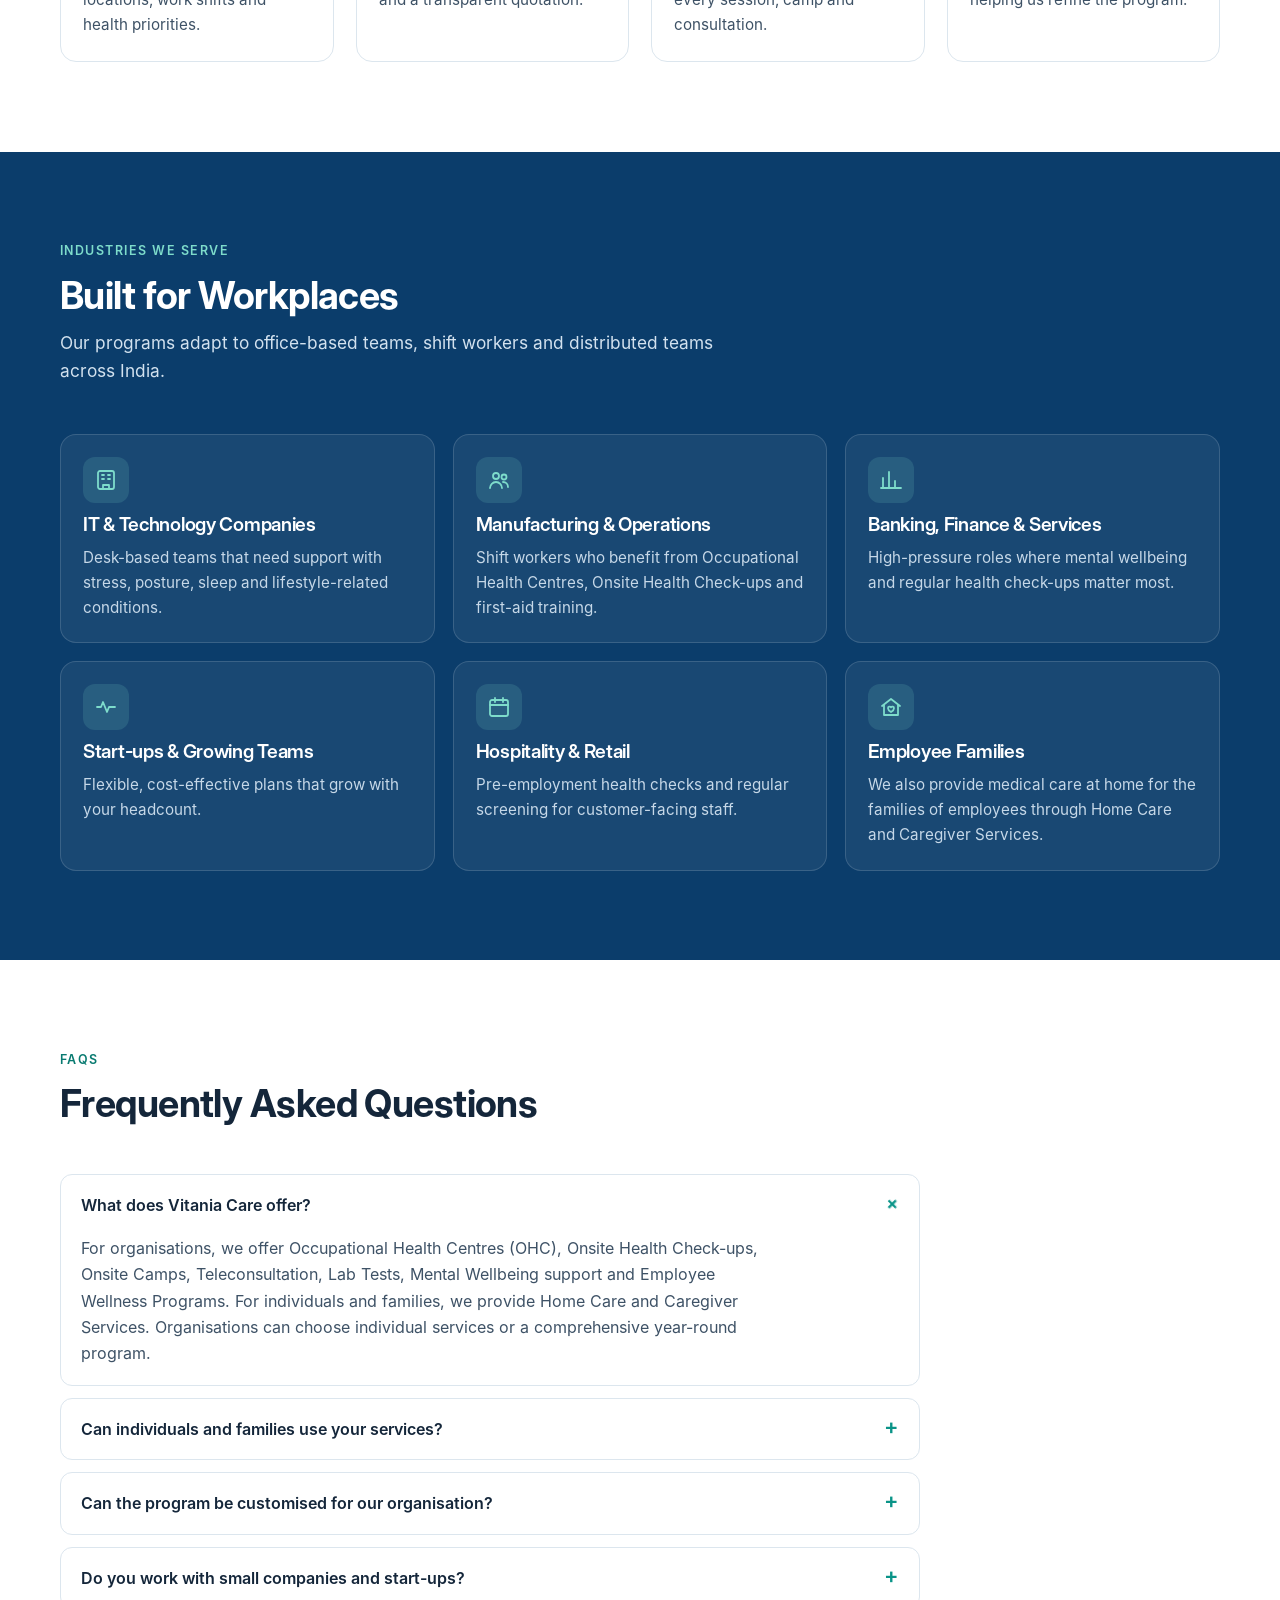
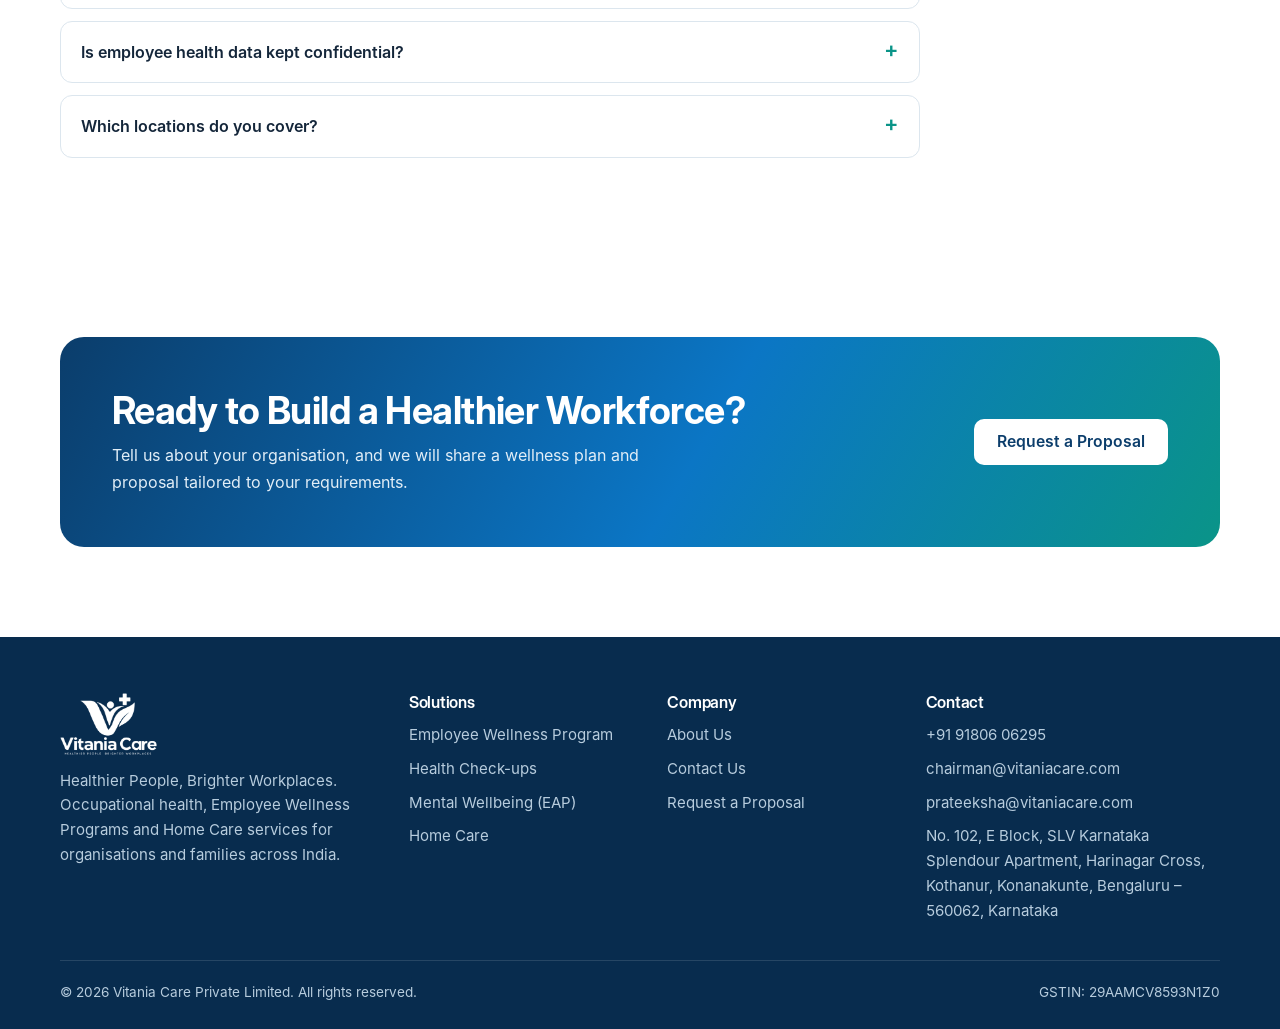
==== commit 58c731b7: "Apply Prateeksha's review: OHC, Teleconsultation, Lab Tests, Onsite Camps, official phone - Position" ====
--- a/index.html
+++ b/index.html
@@ -3,31 +3,31 @@
 <head>
 <meta charset="utf-8">
 <meta name="viewport" content="width=device-width, initial-scale=1, viewport-fit=cover">
-<title>Vitania Care | Employee Health & Wellness Solutions</title>
+<title>Vitania Care | Corporate Health & Wellness Partner Across India</title>
 <meta name="claude:viewport-fit-sides" content="cover">
-<meta name="description" content="Employee Wellness Programs, Preventive Health Check-ups, Doctor Consultations, Mental Wellbeing support and Home Care services for organisations across India.">
+<meta name="description" content="Corporate health and wellness services across India: Occupational Health Centres, Onsite Health Check-ups, Onsite Camps, Teleconsultation, Lab Tests, Mental Wellbeing support and Home Care.">
 <link rel="canonical" href="https://naveenfreelancer2829-art.github.io/vitania-care-website/">
 <meta name="robots" content="index, follow, max-image-preview:large">
 <meta name="theme-color" content="#0B3D6B">
 <meta property="og:type" content="website"><meta property="og:site_name" content="Vitania Care"><meta property="og:locale" content="en_IN">
-<meta property="og:title" content="Vitania Care | Employee Health & Wellness Solutions"><meta property="og:description" content="Employee Wellness Programs, Preventive Health Check-ups, Doctor Consultations, Mental Wellbeing support and Home Care services for organisations across India."><meta property="og:url" content="https://naveenfreelancer2829-art.github.io/vitania-care-website/">
+<meta property="og:title" content="Vitania Care | Corporate Health & Wellness Partner Across India"><meta property="og:description" content="Corporate health and wellness services across India: Occupational Health Centres, Onsite Health Check-ups, Onsite Camps, Teleconsultation, Lab Tests, Mental Wellbeing support and Home Care."><meta property="og:url" content="https://naveenfreelancer2829-art.github.io/vitania-care-website/">
 <meta property="og:image" content="https://naveenfreelancer2829-art.github.io/vitania-care-website/assets/og-image.jpg"><meta name="twitter:card" content="summary_large_image">
 <link rel="icon" type="image/png" sizes="32x32" href="assets/favicon-32.png"><link rel="apple-touch-icon" href="assets/apple-touch-icon.png">
 <link rel="preload" href="assets/fonts/interdisplay-700.woff" as="font" type="font/woff" crossorigin>
 <link rel="preload" href="assets/fonts/inter-400.woff" as="font" type="font/woff" crossorigin>
 <link rel="stylesheet" href="styles.css">
-<script type="application/ld+json">{"@context": "https://schema.org", "@graph": [{"@type": "MedicalBusiness", "@id": "https://naveenfreelancer2829-art.github.io/vitania-care-website/#org", "name": "Vitania Care", "legalName": "Vitania Care Private Limited", "slogan": "Healthier People, Brighter Workplaces", "url": "https://naveenfreelancer2829-art.github.io/vitania-care-website/", "logo": "https://naveenfreelancer2829-art.github.io/vitania-care-website/assets/logo.png", "image": "https://naveenfreelancer2829-art.github.io/vitania-care-website/assets/og-image.jpg", "email": "chairman@vitaniacare.com", "taxID": "29AAMCV8593N1Z0", "address": {"@type": "PostalAddress", "streetAddress": "No. 102, E Block, SLV Karnataka Splendour Apartment, Harinagar Cross, Kothanur, Konanakunte", "addressLocality": "Bengaluru", "addressRegion": "Karnataka", "postalCode": "560062", "addressCountry": "IN"}, "areaServed": {"@type": "Country", "name": "India"}, "founder": [{"@type": "Person", "name": "Sanjeet Kumar", "jobTitle": "Founder & CEO"}, {"@type": "Person", "name": "Prateeksha Devadiga", "jobTitle": "Co-Founder & Head of Operations"}]}, {"@type": "WebPage", "url": "https://naveenfreelancer2829-art.github.io/vitania-care-website/", "name": "Vitania Care | Employee Health & Wellness Solutions", "description": "Employee Wellness Programs, Preventive Health Check-ups, Doctor Consultations, Mental Wellbeing support and Home Care services for organisations across India.", "inLanguage": "en-IN", "about": {"@id": "https://naveenfreelancer2829-art.github.io/vitania-care-website/#org"}}, {"@type": "FAQPage", "mainEntity": [{"@type": "Question", "name": "What does Vitania Care offer?", "acceptedAnswer": {"@type": "Answer", "text": "We offer Employee Wellness Programs, Health Check-ups, Doctor Consultations and Mental Wellbeing support for organisations, along with Home Care and Caregiver Services for individuals and families. Organisations can choose individual services or a comprehensive year-round program."}}, {"@type": "Question", "name": "Can individuals and families use your services?", "acceptedAnswer": {"@type": "Answer", "text": "Yes. Individuals and families can book Home Care, Caregiver Services, physiotherapy, lab tests at home, and medicines and medical equipment directly with us."}}, {"@type": "Question", "name": "Can the program be customised for our organisation?", "acceptedAnswer": {"@type": "Answer", "text": "Yes. Every program is planned around your team size, office locations, work shifts, health priorities and budget."}}, {"@type": "Question", "name": "Do you work with small companies and start-ups?", "acceptedAnswer": {"@type": "Answer", "text": "Yes. We work with organisations of all sizes, from early-stage start-ups to large enterprises with multiple offices."}}, {"@type": "Question", "name": "Is employee health data kept confidential?", "acceptedAnswer": {"@type": "Answer", "text": "Yes. Individual health records are shared only with the employee concerned. Employers receive anonymised, summary-level reports."}}, {"@type": "Question", "name": "Which locations do you serve?", "acceptedAnswer": {"@type": "Answer", "text": "We serve organisations across India. Tele-consultations, counselling and webinars are available nationwide, and on-site services are arranged according to your office locations."}}]}]}</script>
+<script type="application/ld+json">{"@context": "https://schema.org", "@graph": [{"@type": "MedicalBusiness", "@id": "https://naveenfreelancer2829-art.github.io/vitania-care-website/#org", "name": "Vitania Care", "legalName": "Vitania Care Private Limited", "slogan": "Healthier People, Brighter Workplaces", "url": "https://naveenfreelancer2829-art.github.io/vitania-care-website/", "logo": "https://naveenfreelancer2829-art.github.io/vitania-care-website/assets/logo.png", "image": "https://naveenfreelancer2829-art.github.io/vitania-care-website/assets/og-image.jpg", "email": "chairman@vitaniacare.com", "taxID": "29AAMCV8593N1Z0", "address": {"@type": "PostalAddress", "streetAddress": "No. 102, E Block, SLV Karnataka Splendour Apartment, Harinagar Cross, Kothanur, Konanakunte", "addressLocality": "Bengaluru", "addressRegion": "Karnataka", "postalCode": "560062", "addressCountry": "IN"}, "areaServed": {"@type": "Country", "name": "India"}, "founder": [{"@type": "Person", "name": "Sanjeet Kumar", "jobTitle": "Founder & CEO"}, {"@type": "Person", "name": "Prateeksha Devadiga", "jobTitle": "Co-Founder & Head of Operations"}], "telephone": "+91 91806 06295"}, {"@type": "WebPage", "url": "https://naveenfreelancer2829-art.github.io/vitania-care-website/", "name": "Vitania Care | Corporate Health & Wellness Partner Across India", "description": "Corporate health and wellness services across India: Occupational Health Centres, Onsite Health Check-ups, Onsite Camps, Teleconsultation, Lab Tests, Mental Wellbeing support and Home Care.", "inLanguage": "en-IN", "about": {"@id": "https://naveenfreelancer2829-art.github.io/vitania-care-website/#org"}}, {"@type": "FAQPage", "mainEntity": [{"@type": "Question", "name": "What does Vitania Care offer?", "acceptedAnswer": {"@type": "Answer", "text": "For organisations, we offer Occupational Health Centres (OHC), Onsite Health Check-ups, Onsite Camps, Teleconsultation, Lab Tests, Mental Wellbeing support and Employee Wellness Programs. For individuals and families, we provide Home Care and Caregiver Services. Organisations can choose individual services or a comprehensive year-round program."}}, {"@type": "Question", "name": "Can individuals and families use your services?", "acceptedAnswer": {"@type": "Answer", "text": "Yes. Individuals and families can book Home Care, Caregiver Services, physiotherapy, lab tests at home, and medicines and medical equipment directly with us."}}, {"@type": "Question", "name": "Can the program be customised for our organisation?", "acceptedAnswer": {"@type": "Answer", "text": "Yes. Every program is planned around your team size, office locations, work shifts, health priorities and budget."}}, {"@type": "Question", "name": "Do you work with small companies and start-ups?", "acceptedAnswer": {"@type": "Answer", "text": "Yes. We work with organisations of all sizes, from early-stage start-ups to large enterprises with multiple offices."}}, {"@type": "Question", "name": "Is employee health data kept confidential?", "acceptedAnswer": {"@type": "Answer", "text": "Yes. Individual health records are shared only with the employee concerned. Employers receive anonymised, summary-level reports."}}, {"@type": "Question", "name": "Which locations do you cover?", "acceptedAnswer": {"@type": "Answer", "text": "We cover locations across India. Onsite services, such as Occupational Health Centres, Onsite Health Check-ups and Onsite Camps, are arranged at your office locations, while Teleconsultation, counselling, webinars and seminars are available nationwide."}}]}]}</script>
 </head>
 <body>
 <div class="topbar"><div class="wrap">
-  <span>Employee Health &amp; Wellness Solutions Across India</span>
-  <span><a href="mailto:chairman@vitaniacare.com">chairman@vitaniacare.com</a> &nbsp;·&nbsp; <a href="mailto:prateeksha@vitaniacare.com">prateeksha@vitaniacare.com</a></span>
+  <span>Corporate Health &amp; Wellness Partner, Serving Across India</span>
+  <span><a href="tel:+919180606295">+91 91806 06295</a> &nbsp;·&nbsp; <a href="mailto:chairman@vitaniacare.com">chairman@vitaniacare.com</a> &nbsp;·&nbsp; <a href="mailto:prateeksha@vitaniacare.com">prateeksha@vitaniacare.com</a></span>
 </div></div>
 <header class="site"><div class="wrap bar">
   <a class="brand" href="index.html" aria-label="Vitania Care home"><img src="assets/logo.webp" alt="Vitania Care" width="300" height="191"></a>
   <nav class="main" id="nav" aria-label="Main"><ul>
     <li><a href="index.html" aria-current="page">Home</a></li>
-    <li class="dd"><a href="employee-wellness.html">Solutions</a><ul><li><a href="employee-wellness.html">Employee Wellness Program<small>Year-round health programs for your workforce</small></a></li><li><a href="health-checkups.html">Health Check-ups<small>Annual, pre-employment and on-site screening</small></a></li><li><a href="mental-wellbeing.html">Mental Wellbeing (EAP)<small>Confidential counselling for employees</small></a></li><li><a href="home-care.html">Home Care<small>Doctors, nurses and caregivers at home</small></a></li></ul></li>
+    <li class="dd"><a href="employee-wellness.html">Solutions</a><ul><li><a href="employee-wellness.html">Employee Wellness Program<small>OHC, Teleconsultation and year-round wellness</small></a></li><li><a href="health-checkups.html">Health Check-ups<small>Onsite check-ups, camps and lab tests</small></a></li><li><a href="mental-wellbeing.html">Mental Wellbeing (EAP)<small>Confidential counselling for employees</small></a></li><li><a href="home-care.html">Home Care<small>Doctors, nurses and caregivers at home</small></a></li></ul></li>
     <li><a href="about.html">About Us</a></li>
     <li><a href="contact.html">Contact Us</a></li>
   </ul></nav>
@@ -37,10 +37,10 @@
 <main>
 <section class="hero"><div class="wrap hero-grid">
   <div class="hero-copy">
-    <span class="eyebrow">Employee Health &amp; Wellness Solutions</span>
+    <span class="eyebrow">Corporate Health &amp; Wellness Partner Across India</span>
     <h1>Your Trusted Partner for <span class="accent">Employee Health and Wellness</span></h1>
-    <p class="lede">Vitania Care helps organisations keep their people healthy through Preventive Health Check-ups, Doctor Consultations, Mental Wellbeing support and Employee Wellness Programs. For individuals and families, we provide Home Care and Caregiver Services at your doorstep.</p>
-    <ul class="ticks"><li><span><b>Tailored Programs:</b> Planned around your team size, locations and budget.</span></li><li><span><b>Qualified Professionals:</b> Experienced doctors, nurses, counsellors and nutritionists.</span></li><li><span><b>Single Point of Contact:</b> One dedicated team for planning, scheduling and reporting.</span></li></ul>
+    <p class="lede">Vitania Care serves organisations across India with Occupational Health Centres, Onsite Health Check-ups, Teleconsultation, Lab Tests and Employee Wellness Programs. For individuals and families, we provide Home Care and Caregiver Services at your doorstep.</p>
+    <ul class="ticks"><li><span><b>Pan-India Coverage:</b> Onsite and online services for your offices across India.</span></li><li><span><b>Qualified Professionals:</b> MBBS and specialist doctors, nurses, counsellors and nutritionists.</span></li><li><span><b>Single Point of Contact:</b> One dedicated team for planning, scheduling and reporting.</span></li></ul>
     <div class="cta-row"><a class="btn btn-primary" href="contact.html">Request a Proposal</a><a class="btn btn-outline" href="#solutions">Explore Our Solutions</a></div>
   </div>
   <div class="hero-media">
@@ -49,8 +49,8 @@
 </div></section>
 
 <div class="pillars"><div class="wrap"><ul>
-  <li><span class="ico"><svg viewBox="0 0 24 24" fill="none" stroke="currentColor" stroke-width="1.8" stroke-linecap="round" stroke-linejoin="round" aria-hidden="true"><path d="M9 3h6v3H9z"/><rect x="5" y="5" width="14" height="16" rx="2"/><path d="M9 13l2 2 4-4"/></svg></span><span><b>Preventive Care</b><small>Screening for early risk detection</small></span></li>
-  <li><span class="ico"><svg viewBox="0 0 24 24" fill="none" stroke="currentColor" stroke-width="1.8" stroke-linecap="round" stroke-linejoin="round" aria-hidden="true"><path d="M6 3v6a5 5 0 0 0 10 0V3"/><path d="M11 14v2a4 4 0 0 0 8 0v-2"/><circle cx="19" cy="12" r="2"/></svg></span><span><b>Doctor Access</b><small>Online and in-person consultations</small></span></li>
+  <li><span class="ico"><svg viewBox="0 0 24 24" fill="none" stroke="currentColor" stroke-width="1.8" stroke-linecap="round" stroke-linejoin="round" aria-hidden="true"><rect x="4" y="3" width="16" height="18" rx="2"/><path d="M12 7v6M9 10h6M9 21v-4h6v4"/></svg></span><span><b>Occupational Health Centre (OHC)</b><small>Medical care at your workplace</small></span></li>
+  <li><span class="ico"><svg viewBox="0 0 24 24" fill="none" stroke="currentColor" stroke-width="1.8" stroke-linecap="round" stroke-linejoin="round" aria-hidden="true"><rect x="2.5" y="6" width="13" height="12" rx="2.5"/><path d="M15.5 10.5l6-3.5v10l-6-3.5"/></svg></span><span><b>Teleconsultation</b><small>General physicians and specialist doctors</small></span></li>
   <li><span class="ico"><svg viewBox="0 0 24 24" fill="none" stroke="currentColor" stroke-width="1.8" stroke-linecap="round" stroke-linejoin="round" aria-hidden="true"><path d="M12 21c-4.5 0-8-3.5-8-8a8 8 0 0 1 16 0c0 1.5-.4 2.9-1.1 4.1L20 21h-8z"/><path d="M9.5 11.5a2.5 2.5 0 0 1 5 0c0 1.5-2.5 2-2.5 3.5"/></svg></span><span><b>Mental Wellbeing</b><small>Confidential counselling support</small></span></li>
   <li><span class="ico"><svg viewBox="0 0 24 24" fill="none" stroke="currentColor" stroke-width="1.8" stroke-linecap="round" stroke-linejoin="round" aria-hidden="true"><path d="M3 11l9-7 9 7"/><path d="M5 10v10h14V10"/><path d="M12 17s-3-1.8-3-3.8a1.6 1.6 0 0 1 3-.8 1.6 1.6 0 0 1 3 .8c0 2-3 3.8-3 3.8z"/></svg></span><span><b>Home Care</b><small>Medical care at your doorstep</small></span></li>
 </ul></div></div>
@@ -63,7 +63,7 @@
       <span class="ico"><svg viewBox="0 0 24 24" fill="none" stroke="currentColor" stroke-width="1.8" stroke-linecap="round" stroke-linejoin="round" aria-hidden="true"><rect x="4" y="3" width="16" height="18" rx="2"/><path d="M9 21v-4h6v4M8 7h2M14 7h2M8 11h2M14 11h2"/></svg></span>
       <h3>For Organisations</h3>
       <p>Comprehensive programs that keep your workforce healthy, engaged and productive.</p>
-      <ul class="ticks"><li>Employee Wellness Program</li><li>Health Check-ups &amp; On-site Camps</li><li>Mental Wellbeing (EAP)</li><li>Doctor Consultations</li></ul>
+      <ul class="ticks"><li>Occupational Health Centre (OHC)</li><li>Onsite Health Check-ups &amp; Onsite Camps</li><li>Teleconsultation &amp; Lab Tests</li><li>Employee Wellness Program &amp; Mental Wellbeing (EAP)</li></ul>
       <a class="btn btn-white" href="contact.html">Request a Proposal</a>
     </div>
     <div class="aud aud-family">
@@ -77,13 +77,13 @@
 </div></section>
 
 <section id="solutions"><div class="wrap">
-  <div class="head"><span class="eyebrow">Our Solutions</span><h2>Comprehensive Health Support for Your Workforce</h2>
+  <div class="head"><span class="eyebrow">Our Solutions</span><h2>Comprehensive Health Services for Your Workforce and Their Families</h2>
     <p class="lede">Choose a single service or combine several into one integrated program, managed end to end by our team.</p></div>
-  <div class="cards"><article class="card"><img src="assets/photos/medical-camp-800.webp" srcset="assets/photos/medical-camp-480.webp 480w, assets/photos/medical-camp-800.webp 800w, assets/photos/medical-camp-1200.webp 1200w" sizes="(max-width:600px) 92vw, (max-width:980px) 46vw, 380px" alt="Doctor attending to employees at an on-site health camp" width="800" height="500" loading="lazy" decoding="async"><div class="body"><h3>Employee Wellness Program</h3><p>Year-round programs covering health assessments, fitness, nutrition, health talks and chronic care management.</p><a class="link" href="employee-wellness.html">Learn More →</a></div></article><article class="card"><img src="assets/photos/lab-test-800.webp" srcset="assets/photos/lab-test-480.webp 480w, assets/photos/lab-test-800.webp 800w, assets/photos/lab-test-1200.webp 1200w" sizes="(max-width:600px) 92vw, (max-width:980px) 46vw, 380px" alt="Laboratory technician examining a blood sample" width="800" height="500" loading="lazy" decoding="async"><div class="body"><h3>Health Check-ups</h3><p>Annual and pre-employment Health Check-ups, on-site screening camps and diagnostics, with every report reviewed by a doctor.</p><a class="link" href="health-checkups.html">Learn More →</a></div></article><article class="card"><img src="assets/photos/online-doctor-800.webp" srcset="assets/photos/online-doctor-480.webp 480w, assets/photos/online-doctor-800.webp 800w, assets/photos/online-doctor-1200.webp 1200w" sizes="(max-width:600px) 92vw, (max-width:980px) 46vw, 380px" alt="Counsellor greeting an employee on a video call" width="800" height="500" loading="lazy" decoding="async"><div class="body"><h3>Mental Wellbeing (EAP)</h3><p>Confidential counselling for employees and their families, along with workshops on stress management, sleep and resilience.</p><a class="link" href="mental-wellbeing.html">Learn More →</a></div></article><article class="card"><img src="assets/photos/family-consultation-800.webp" srcset="assets/photos/family-consultation-480.webp 480w, assets/photos/family-consultation-800.webp 800w, assets/photos/family-consultation-1200.webp 1200w" sizes="(max-width:600px) 92vw, (max-width:980px) 46vw, 380px" alt="Doctor consulting with a patient and family member" width="800" height="500" loading="lazy" decoding="async"><div class="body"><h3>Doctor Consultations</h3><p>Tele-consultations, visiting doctors and on-site medical rooms, so that employees receive timely care without losing a working day.</p><a class="link" href="employee-wellness.html#consultations">Learn More →</a></div></article><article class="card"><img src="assets/photos/nutrition-guidance-800.webp" srcset="assets/photos/nutrition-guidance-480.webp 480w, assets/photos/nutrition-guidance-800.webp 800w, assets/photos/nutrition-guidance-1200.webp 1200w" sizes="(max-width:600px) 92vw, (max-width:980px) 46vw, 380px" alt="Nutritionist explaining a balanced diet plan to a client" width="800" height="500" loading="lazy" decoding="async"><div class="body"><h3>Fitness &amp; Nutrition</h3><p>Yoga, fitness sessions and personalised nutrition plans that help employees build healthy, lasting habits.</p><a class="link" href="employee-wellness.html#fitness">Learn More →</a></div></article><article class="card"><img src="assets/photos/doctor-home-visit-800.webp" srcset="assets/photos/doctor-home-visit-480.webp 480w, assets/photos/doctor-home-visit-800.webp 800w, assets/photos/doctor-home-visit-1200.webp 1200w" sizes="(max-width:600px) 92vw, (max-width:980px) 46vw, 380px" alt="Doctor examining an elderly man at home" width="800" height="500" loading="lazy" decoding="async"><div class="body"><h3>Home Care</h3><p>Doctor and nurse visits, Caregiver Services, physiotherapy, lab tests and medicine delivery in the comfort of home.</p><a class="link" href="home-care.html">Learn More →</a></div></article></div>
+  <div class="cards"><article class="card"><img src="assets/photos/ohc-clinic-800.webp" srcset="assets/photos/ohc-clinic-480.webp 480w, assets/photos/ohc-clinic-800.webp 800w, assets/photos/ohc-clinic-1200.webp 1200w" sizes="(max-width:600px) 92vw, (max-width:980px) 46vw, 380px" alt="Doctor consulting an employee at an Occupational Health Centre" width="800" height="500" loading="lazy" decoding="async"><div class="body"><h3>Occupational Health Centre (OHC)</h3><p>A fully managed medical centre at your premises, staffed by qualified doctors and nurses.</p><a class="link" href="employee-wellness.html#ohc">Learn More →</a></div></article><article class="card"><img src="assets/photos/bp-check-800.webp" srcset="assets/photos/bp-check-480.webp 480w, assets/photos/bp-check-800.webp 800w, assets/photos/bp-check-1200.webp 1200w" sizes="(max-width:600px) 92vw, (max-width:980px) 46vw, 380px" alt="Doctor measuring an employee's blood pressure during a health check-up" width="800" height="500" loading="lazy" decoding="async"><div class="body"><h3>Onsite Health Check-ups</h3><p>Annual, pre-employment and Onsite Health Check-ups at your workplace, with every report reviewed by a doctor.</p><a class="link" href="health-checkups.html">Learn More →</a></div></article><article class="card"><img src="assets/photos/medical-camp-800.webp" srcset="assets/photos/medical-camp-480.webp 480w, assets/photos/medical-camp-800.webp 800w, assets/photos/medical-camp-1200.webp 1200w" sizes="(max-width:600px) 92vw, (max-width:980px) 46vw, 380px" alt="Doctors attending to employees at an onsite health camp" width="800" height="500" loading="lazy" decoding="async"><div class="body"><h3>Onsite Camps</h3><p>Deployment of MBBS and specialist doctors at your workplace for health camps.</p><a class="link" href="health-checkups.html#camps">Learn More →</a></div></article><article class="card"><img src="assets/photos/online-doctor-800.webp" srcset="assets/photos/online-doctor-480.webp 480w, assets/photos/online-doctor-800.webp 800w, assets/photos/online-doctor-1200.webp 1200w" sizes="(max-width:600px) 92vw, (max-width:980px) 46vw, 380px" alt="Doctor greeting a patient during a video consultation" width="800" height="500" loading="lazy" decoding="async"><div class="body"><h3>Teleconsultation</h3><p>Teleconsultation by general physicians and specialist doctors, by phone or video.</p><a class="link" href="employee-wellness.html#teleconsultation">Learn More →</a></div></article><article class="card"><img src="assets/photos/lab-test-800.webp" srcset="assets/photos/lab-test-480.webp 480w, assets/photos/lab-test-800.webp 800w, assets/photos/lab-test-1200.webp 1200w" sizes="(max-width:600px) 92vw, (max-width:980px) 46vw, 380px" alt="Laboratory technician examining a blood sample" width="800" height="500" loading="lazy" decoding="async"><div class="body"><h3>Lab Tests</h3><p>Pathology and radiology services, with onsite and home sample collection.</p><a class="link" href="health-checkups.html#lab-tests">Learn More →</a></div></article><article class="card"><div class="card-art"><svg viewBox="0 0 24 24" fill="none" stroke="currentColor" stroke-width="1.8" stroke-linecap="round" stroke-linejoin="round" aria-hidden="true"><path d="M12 21c-4.5 0-8-3.5-8-8a8 8 0 0 1 16 0c0 1.5-.4 2.9-1.1 4.1L20 21h-8z"/><path d="M9.5 11.5a2.5 2.5 0 0 1 5 0c0 1.5-2.5 2-2.5 3.5"/></svg></div><div class="body"><h3>Mental Wellbeing (EAP)</h3><p>Confidential counselling for employees and their families, along with workshops on stress, sleep and resilience.</p><a class="link" href="mental-wellbeing.html">Learn More →</a></div></article><article class="card"><img src="assets/photos/nutrition-guidance-800.webp" srcset="assets/photos/nutrition-guidance-480.webp 480w, assets/photos/nutrition-guidance-800.webp 800w, assets/photos/nutrition-guidance-1200.webp 1200w" sizes="(max-width:600px) 92vw, (max-width:980px) 46vw, 380px" alt="Nutritionist explaining a balanced diet plan to a client" width="800" height="500" loading="lazy" decoding="async"><div class="body"><h3>Employee Wellness Program</h3><p>Webinars and seminars, fitness and yoga, nutrition coaching and chronic care programs throughout the year.</p><a class="link" href="employee-wellness.html">Learn More →</a></div></article><article class="card"><img src="assets/photos/doctor-home-visit-800.webp" srcset="assets/photos/doctor-home-visit-480.webp 480w, assets/photos/doctor-home-visit-800.webp 800w, assets/photos/doctor-home-visit-1200.webp 1200w" sizes="(max-width:600px) 92vw, (max-width:980px) 46vw, 380px" alt="Doctor examining an elderly man at home" width="800" height="500" loading="lazy" decoding="async"><div class="body"><h3>Home Care</h3><p>Doctor and nurse visits, physiotherapy, lab tests and medicine delivery in the comfort of home.</p><a class="link" href="home-care.html">Learn More →</a></div></article><article class="card"><img src="assets/photos/nurse-elderly-care-800.webp" srcset="assets/photos/nurse-elderly-care-480.webp 480w, assets/photos/nurse-elderly-care-800.webp 800w, assets/photos/nurse-elderly-care-1200.webp 1200w" sizes="(max-width:600px) 92vw, (max-width:980px) 46vw, 380px" alt="Caregiver holding the hand of an elderly woman" width="800" height="500" loading="lazy" decoding="async"><div class="body"><h3>Caregiver Services</h3><p>Trained caregivers who assist with personal care, mobility and daily living at home.</p><a class="link" href="home-care.html#caregivers">Learn More →</a></div></article></div>
 </div></section>
 
 <section class="soft"><div class="wrap split">
-  <div class="media"><img src="assets/photos/bp-check-800.webp" srcset="assets/photos/bp-check-480.webp 480w, assets/photos/bp-check-800.webp 800w, assets/photos/bp-check-1200.webp 1200w" sizes="(max-width:900px) 92vw, 560px" alt="Doctor measuring an employee's blood pressure during a health check-up" width="800" height="600" loading="lazy" decoding="async"></div>
+  <div class="media"><img src="assets/photos/bp-monitor-800.webp" srcset="assets/photos/bp-monitor-480.webp 480w, assets/photos/bp-monitor-800.webp 800w, assets/photos/bp-monitor-1200.webp 1200w" sizes="(max-width:900px) 92vw, 560px" alt="Doctor measuring a patient's blood pressure" width="800" height="600" loading="lazy" decoding="async"></div>
   <div class="copy">
     <span class="eyebrow">Why Vitania Care</span>
     <h2>Healthier Teams, Simplified for HR</h2>
@@ -98,13 +98,13 @@
 </div></section>
 
 <section class="band"><div class="wrap">
-  <div class="head"><span class="eyebrow">Industries We Serve</span><h2>Built for Every Kind of Workplace</h2>
+  <div class="head"><span class="eyebrow">Industries We Serve</span><h2>Built for Workplaces</h2>
     <p class="lede">Our programs adapt to office-based teams, shift workers and distributed teams across India.</p></div>
-  <div class="features"><div class="feature"><div class="ico"><svg viewBox="0 0 24 24" fill="none" stroke="currentColor" stroke-width="1.8" stroke-linecap="round" stroke-linejoin="round" aria-hidden="true"><rect x="4" y="3" width="16" height="18" rx="2"/><path d="M9 21v-4h6v4M8 7h2M14 7h2M8 11h2M14 11h2"/></svg></div><h3>IT &amp; Technology Companies</h3><p>Desk-based teams that need support with stress, posture, sleep and lifestyle-related conditions.</p></div><div class="feature"><div class="ico"><svg viewBox="0 0 24 24" fill="none" stroke="currentColor" stroke-width="1.8" stroke-linecap="round" stroke-linejoin="round" aria-hidden="true"><circle cx="9" cy="8" r="3"/><path d="M3 20c0-3.3 2.7-6 6-6s6 2.7 6 6"/><circle cx="17" cy="9" r="2.5"/><path d="M16 14c2.8 0 5 2.2 5 5"/></svg></div><h3>Manufacturing &amp; Operations</h3><p>Shift workers who benefit from on-site health camps, occupational health checks and first-aid training.</p></div><div class="feature"><div class="ico"><svg viewBox="0 0 24 24" fill="none" stroke="currentColor" stroke-width="1.8" stroke-linecap="round" stroke-linejoin="round" aria-hidden="true"><path d="M4 20V10M10 20V4M16 20v-7M22 20H2"/></svg></div><h3>Banking, Finance &amp; Services</h3><p>High-pressure roles where mental wellbeing and preventive check-ups matter most.</p></div><div class="feature"><div class="ico"><svg viewBox="0 0 24 24" fill="none" stroke="currentColor" stroke-width="1.8" stroke-linecap="round" stroke-linejoin="round" aria-hidden="true"><path d="M3 12h4l2-5 4 10 2-5h6"/></svg></div><h3>Start-ups &amp; Growing Teams</h3><p>Flexible, cost-effective plans that grow with your headcount.</p></div><div class="feature"><div class="ico"><svg viewBox="0 0 24 24" fill="none" stroke="currentColor" stroke-width="1.8" stroke-linecap="round" stroke-linejoin="round" aria-hidden="true"><rect x="3" y="5" width="18" height="16" rx="2"/><path d="M3 10h18M8 3v4M16 3v4"/></svg></div><h3>Hospitality &amp; Retail</h3><p>Pre-employment health checks and regular screening for customer-facing staff.</p></div><div class="feature"><div class="ico"><svg viewBox="0 0 24 24" fill="none" stroke="currentColor" stroke-width="1.8" stroke-linecap="round" stroke-linejoin="round" aria-hidden="true"><path d="M3 11l9-7 9 7"/><path d="M5 10v10h14V10"/><path d="M12 17s-3-1.8-3-3.8a1.6 1.6 0 0 1 3-.8 1.6 1.6 0 0 1 3 .8c0 2-3 3.8-3 3.8z"/></svg></div><h3>Employee Families</h3><p>Home Care and Caregiver Services that extend your health benefits beyond the workplace.</p></div></div>
+  <div class="features"><div class="feature"><div class="ico"><svg viewBox="0 0 24 24" fill="none" stroke="currentColor" stroke-width="1.8" stroke-linecap="round" stroke-linejoin="round" aria-hidden="true"><rect x="4" y="3" width="16" height="18" rx="2"/><path d="M9 21v-4h6v4M8 7h2M14 7h2M8 11h2M14 11h2"/></svg></div><h3>IT &amp; Technology Companies</h3><p>Desk-based teams that need support with stress, posture, sleep and lifestyle-related conditions.</p></div><div class="feature"><div class="ico"><svg viewBox="0 0 24 24" fill="none" stroke="currentColor" stroke-width="1.8" stroke-linecap="round" stroke-linejoin="round" aria-hidden="true"><circle cx="9" cy="8" r="3"/><path d="M3 20c0-3.3 2.7-6 6-6s6 2.7 6 6"/><circle cx="17" cy="9" r="2.5"/><path d="M16 14c2.8 0 5 2.2 5 5"/></svg></div><h3>Manufacturing &amp; Operations</h3><p>Shift workers who benefit from Occupational Health Centres, Onsite Health Check-ups and first-aid training.</p></div><div class="feature"><div class="ico"><svg viewBox="0 0 24 24" fill="none" stroke="currentColor" stroke-width="1.8" stroke-linecap="round" stroke-linejoin="round" aria-hidden="true"><path d="M4 20V10M10 20V4M16 20v-7M22 20H2"/></svg></div><h3>Banking, Finance &amp; Services</h3><p>High-pressure roles where mental wellbeing and regular health check-ups matter most.</p></div><div class="feature"><div class="ico"><svg viewBox="0 0 24 24" fill="none" stroke="currentColor" stroke-width="1.8" stroke-linecap="round" stroke-linejoin="round" aria-hidden="true"><path d="M3 12h4l2-5 4 10 2-5h6"/></svg></div><h3>Start-ups &amp; Growing Teams</h3><p>Flexible, cost-effective plans that grow with your headcount.</p></div><div class="feature"><div class="ico"><svg viewBox="0 0 24 24" fill="none" stroke="currentColor" stroke-width="1.8" stroke-linecap="round" stroke-linejoin="round" aria-hidden="true"><rect x="3" y="5" width="18" height="16" rx="2"/><path d="M3 10h18M8 3v4M16 3v4"/></svg></div><h3>Hospitality &amp; Retail</h3><p>Pre-employment health checks and regular screening for customer-facing staff.</p></div><div class="feature"><div class="ico"><svg viewBox="0 0 24 24" fill="none" stroke="currentColor" stroke-width="1.8" stroke-linecap="round" stroke-linejoin="round" aria-hidden="true"><path d="M3 11l9-7 9 7"/><path d="M5 10v10h14V10"/><path d="M12 17s-3-1.8-3-3.8a1.6 1.6 0 0 1 3-.8 1.6 1.6 0 0 1 3 .8c0 2-3 3.8-3 3.8z"/></svg></div><h3>Employee Families</h3><p>We also provide medical care at home for the families of employees through Home Care and Caregiver Services.</p></div></div>
 </div></section>
 <section><div class="wrap">
   <div class="head"><span class="eyebrow">FAQs</span><h2>Frequently Asked Questions</h2></div>
-  <div class="faq"><details open><summary>What does Vitania Care offer?</summary><p>We offer Employee Wellness Programs, Health Check-ups, Doctor Consultations and Mental Wellbeing support for organisations, along with Home Care and Caregiver Services for individuals and families. Organisations can choose individual services or a comprehensive year-round program.</p></details><details><summary>Can individuals and families use your services?</summary><p>Yes. Individuals and families can book Home Care, Caregiver Services, physiotherapy, lab tests at home, and medicines and medical equipment directly with us.</p></details><details><summary>Can the program be customised for our organisation?</summary><p>Yes. Every program is planned around your team size, office locations, work shifts, health priorities and budget.</p></details><details><summary>Do you work with small companies and start-ups?</summary><p>Yes. We work with organisations of all sizes, from early-stage start-ups to large enterprises with multiple offices.</p></details><details><summary>Is employee health data kept confidential?</summary><p>Yes. Individual health records are shared only with the employee concerned. Employers receive anonymised, summary-level reports.</p></details><details><summary>Which locations do you serve?</summary><p>We serve organisations across India. Tele-consultations, counselling and webinars are available nationwide, and on-site services are arranged according to your office locations.</p></details></div></div></section>
+  <div class="faq"><details open><summary>What does Vitania Care offer?</summary><p>For organisations, we offer Occupational Health Centres (OHC), Onsite Health Check-ups, Onsite Camps, Teleconsultation, Lab Tests, Mental Wellbeing support and Employee Wellness Programs. For individuals and families, we provide Home Care and Caregiver Services. Organisations can choose individual services or a comprehensive year-round program.</p></details><details><summary>Can individuals and families use your services?</summary><p>Yes. Individuals and families can book Home Care, Caregiver Services, physiotherapy, lab tests at home, and medicines and medical equipment directly with us.</p></details><details><summary>Can the program be customised for our organisation?</summary><p>Yes. Every program is planned around your team size, office locations, work shifts, health priorities and budget.</p></details><details><summary>Do you work with small companies and start-ups?</summary><p>Yes. We work with organisations of all sizes, from early-stage start-ups to large enterprises with multiple offices.</p></details><details><summary>Is employee health data kept confidential?</summary><p>Yes. Individual health records are shared only with the employee concerned. Employers receive anonymised, summary-level reports.</p></details><details><summary>Which locations do you cover?</summary><p>We cover locations across India. Onsite services, such as Occupational Health Centres, Onsite Health Check-ups and Onsite Camps, are arranged at your office locations, while Teleconsultation, counselling, webinars and seminars are available nationwide.</p></details></div></div></section>
 <section><div class="wrap"><div class="cta"><div><h2>Ready to Build a Healthier Workforce?</h2><p>Tell us about your organisation, and we will share a wellness plan and proposal tailored to your requirements.</p></div>
   <a class="btn btn-white" href="contact.html">Request a Proposal</a></div></div></section>
 </main>
@@ -112,11 +112,11 @@
   <div class="foot">
     <div style="display:grid;gap:14px;align-content:start">
       <img src="assets/logo-white.webp" alt="Vitania Care" width="300" height="191" loading="lazy">
-      <p>Healthier People, Brighter Workplaces. Employee Wellness Programs, preventive healthcare and Home Care services for organisations and families across India.</p>
+      <p>Healthier People, Brighter Workplaces. Occupational health, Employee Wellness Programs and Home Care services for organisations and families across India.</p>
     </div>
     <div><h4>Solutions</h4><ul><li><a href="employee-wellness.html">Employee Wellness Program</a></li><li><a href="health-checkups.html">Health Check-ups</a></li><li><a href="mental-wellbeing.html">Mental Wellbeing (EAP)</a></li><li><a href="home-care.html">Home Care</a></li></ul></div>
     <div><h4>Company</h4><ul><li><a href="about.html">About Us</a></li><li><a href="contact.html">Contact Us</a></li><li><a href="contact.html">Request a Proposal</a></li></ul></div>
-    <div><h4>Contact</h4><ul><li><a href="mailto:chairman@vitaniacare.com">chairman@vitaniacare.com</a></li><li><a href="mailto:prateeksha@vitaniacare.com">prateeksha@vitaniacare.com</a></li><li>No. 102, E Block, SLV Karnataka Splendour Apartment, Harinagar Cross, Kothanur, Konanakunte, Bengaluru – 560062, Karnataka</li></ul></div>
+    <div><h4>Contact</h4><ul><li><a href="tel:+919180606295">+91 91806 06295</a></li><li><a href="mailto:chairman@vitaniacare.com">chairman@vitaniacare.com</a></li><li><a href="mailto:prateeksha@vitaniacare.com">prateeksha@vitaniacare.com</a></li><li>No. 102, E Block, SLV Karnataka Splendour Apartment, Harinagar Cross, Kothanur, Konanakunte, Bengaluru – 560062, Karnataka</li></ul></div>
   </div>
   <div class="legal"><span>© 2026 Vitania Care Private Limited. All rights reserved.</span><span>GSTIN: 29AAMCV8593N1Z0</span></div>
 </div></footer>
--- a/styles.css
+++ b/styles.css
@@ -20,7 +20,7 @@
 html{scroll-behavior:smooth;-webkit-text-size-adjust:100%}
 @media (prefers-reduced-motion:reduce){html{scroll-behavior:auto}*{transition:none!important;animation:none!important}}
 body{margin:0;background:var(--bg);color:var(--body);font-family:var(--text);font-size:1rem;line-height:1.65;-webkit-font-smoothing:antialiased}
-img{max-width:100%;display:block}
+img{max-width:100%;height:auto;display:block}
 a{color:inherit}
 p{margin:0}
 h1,h2,h3,h4{font-family:var(--display);color:var(--ink);margin:0;line-height:1.15;letter-spacing:-.015em;text-wrap:balance}
@@ -276,3 +276,7 @@
 .aud-org .ticks li{color:#fff}
 .aud-family{background:#fff;border:1px solid var(--line)}
 @media (max-width:820px){.audience{grid-template-columns:1fr}}
+
+/* Card without a photo: soft brand panel with a large icon */
+.card-art{aspect-ratio:16/10;display:grid;place-items:center;background:linear-gradient(135deg,#E4F4F1 0%,#DDEBF6 100%);color:var(--teal)}
+.card-art svg{width:84px;height:84px;padding:22px;box-sizing:content-box;border-radius:50%;background:#fff;box-shadow:0 10px 30px rgba(11,61,107,.10);stroke-width:1.5}
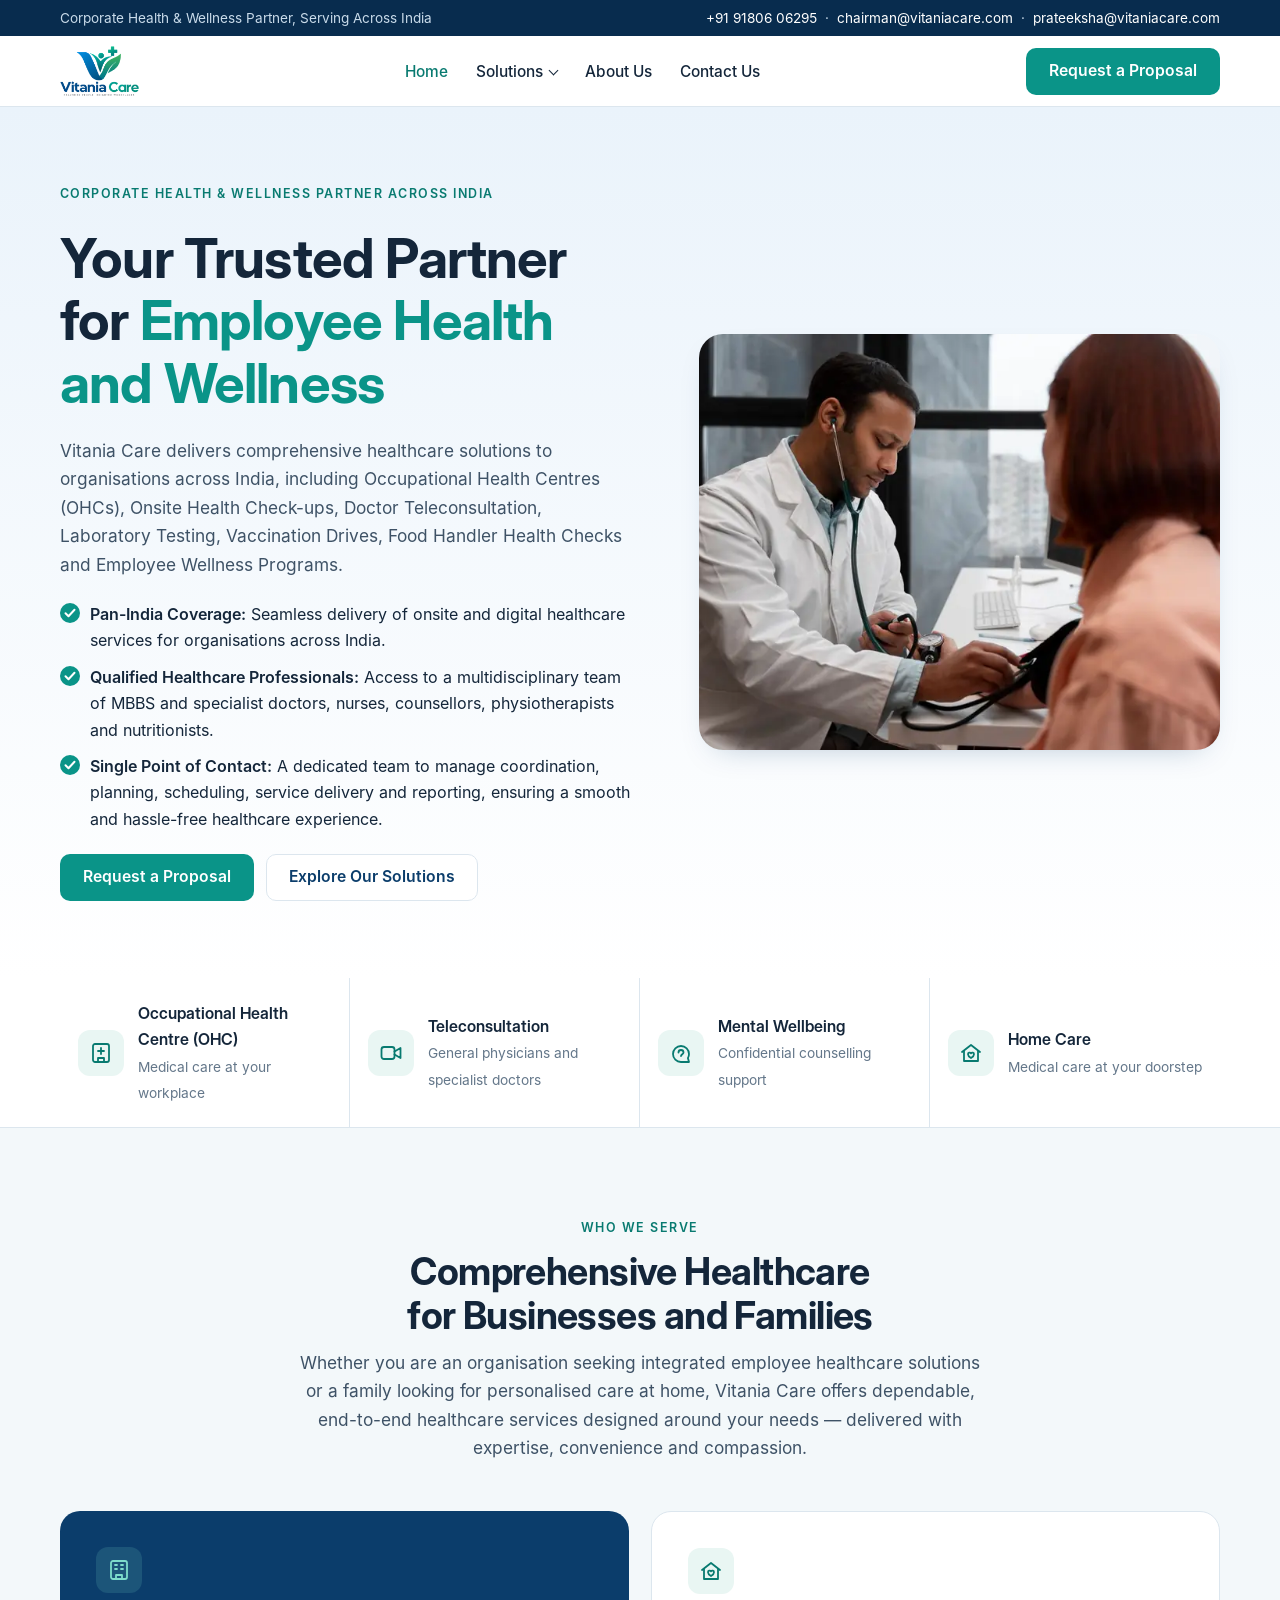
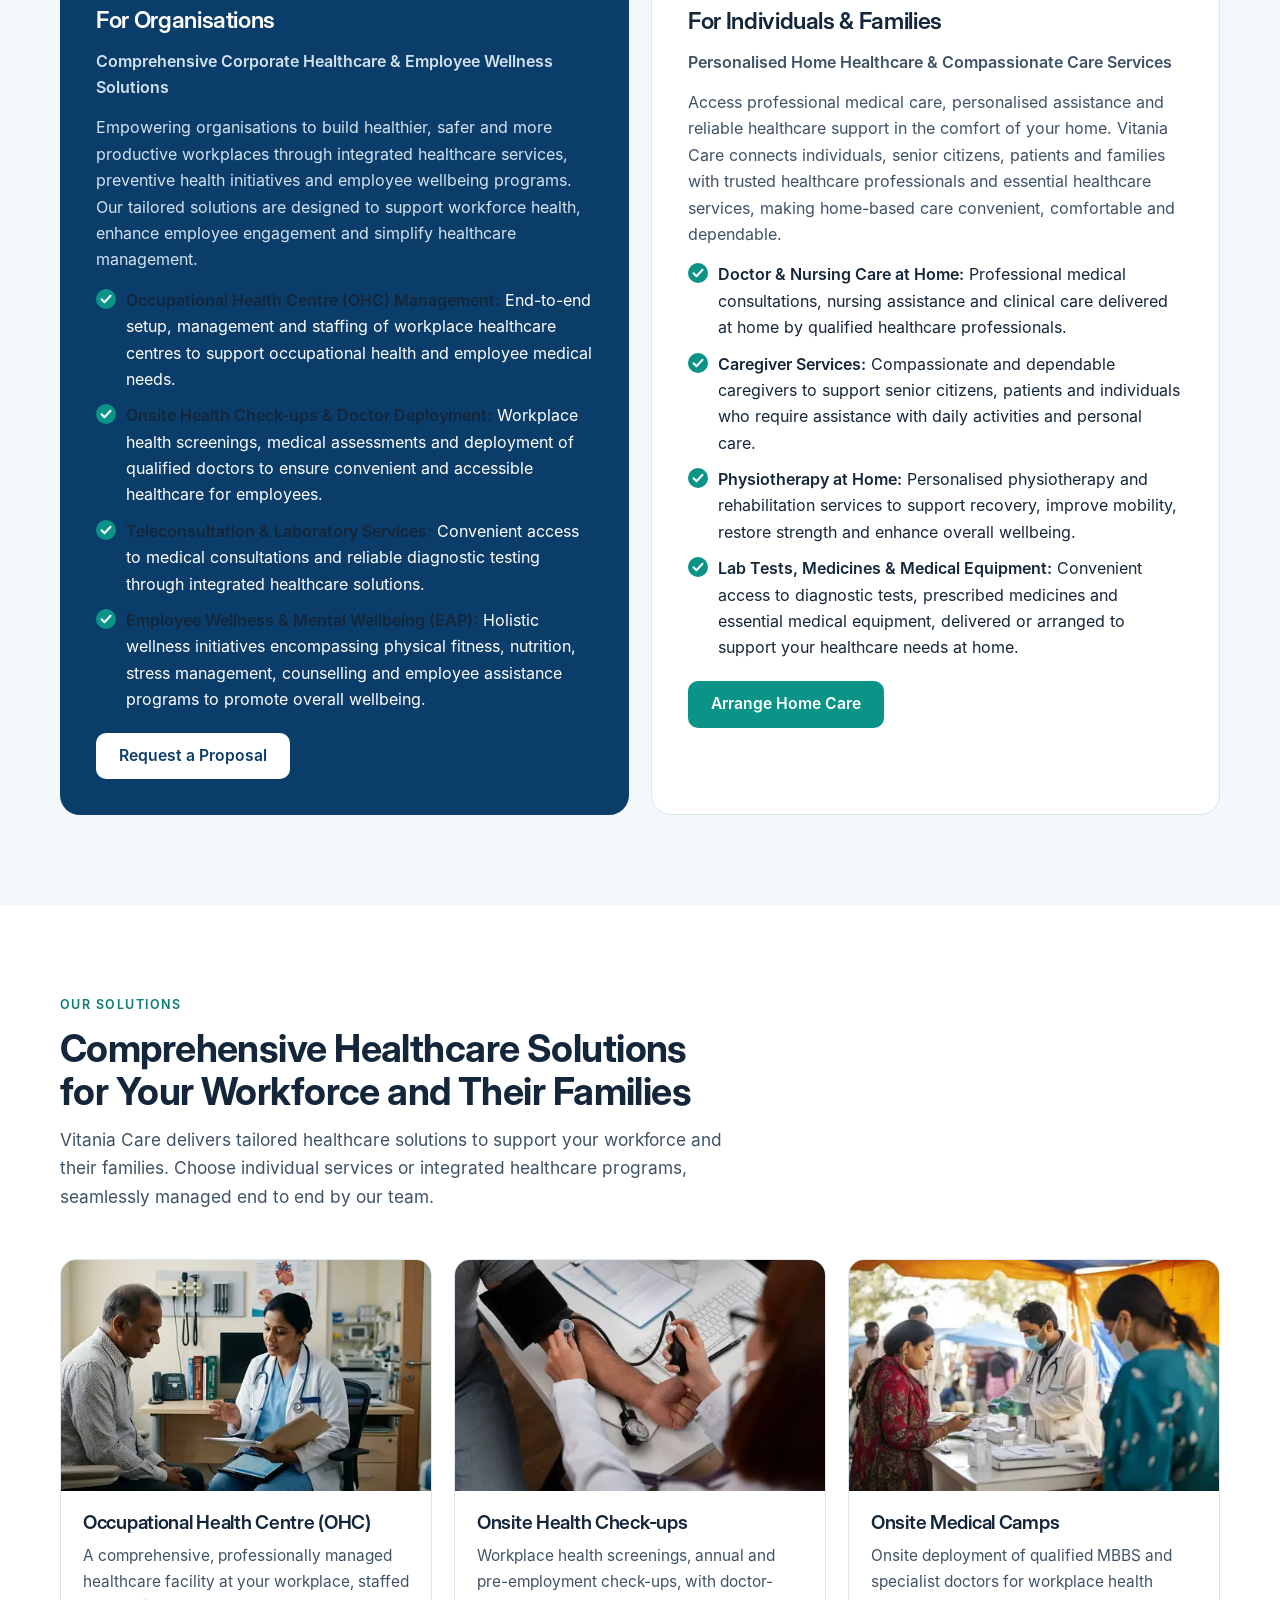
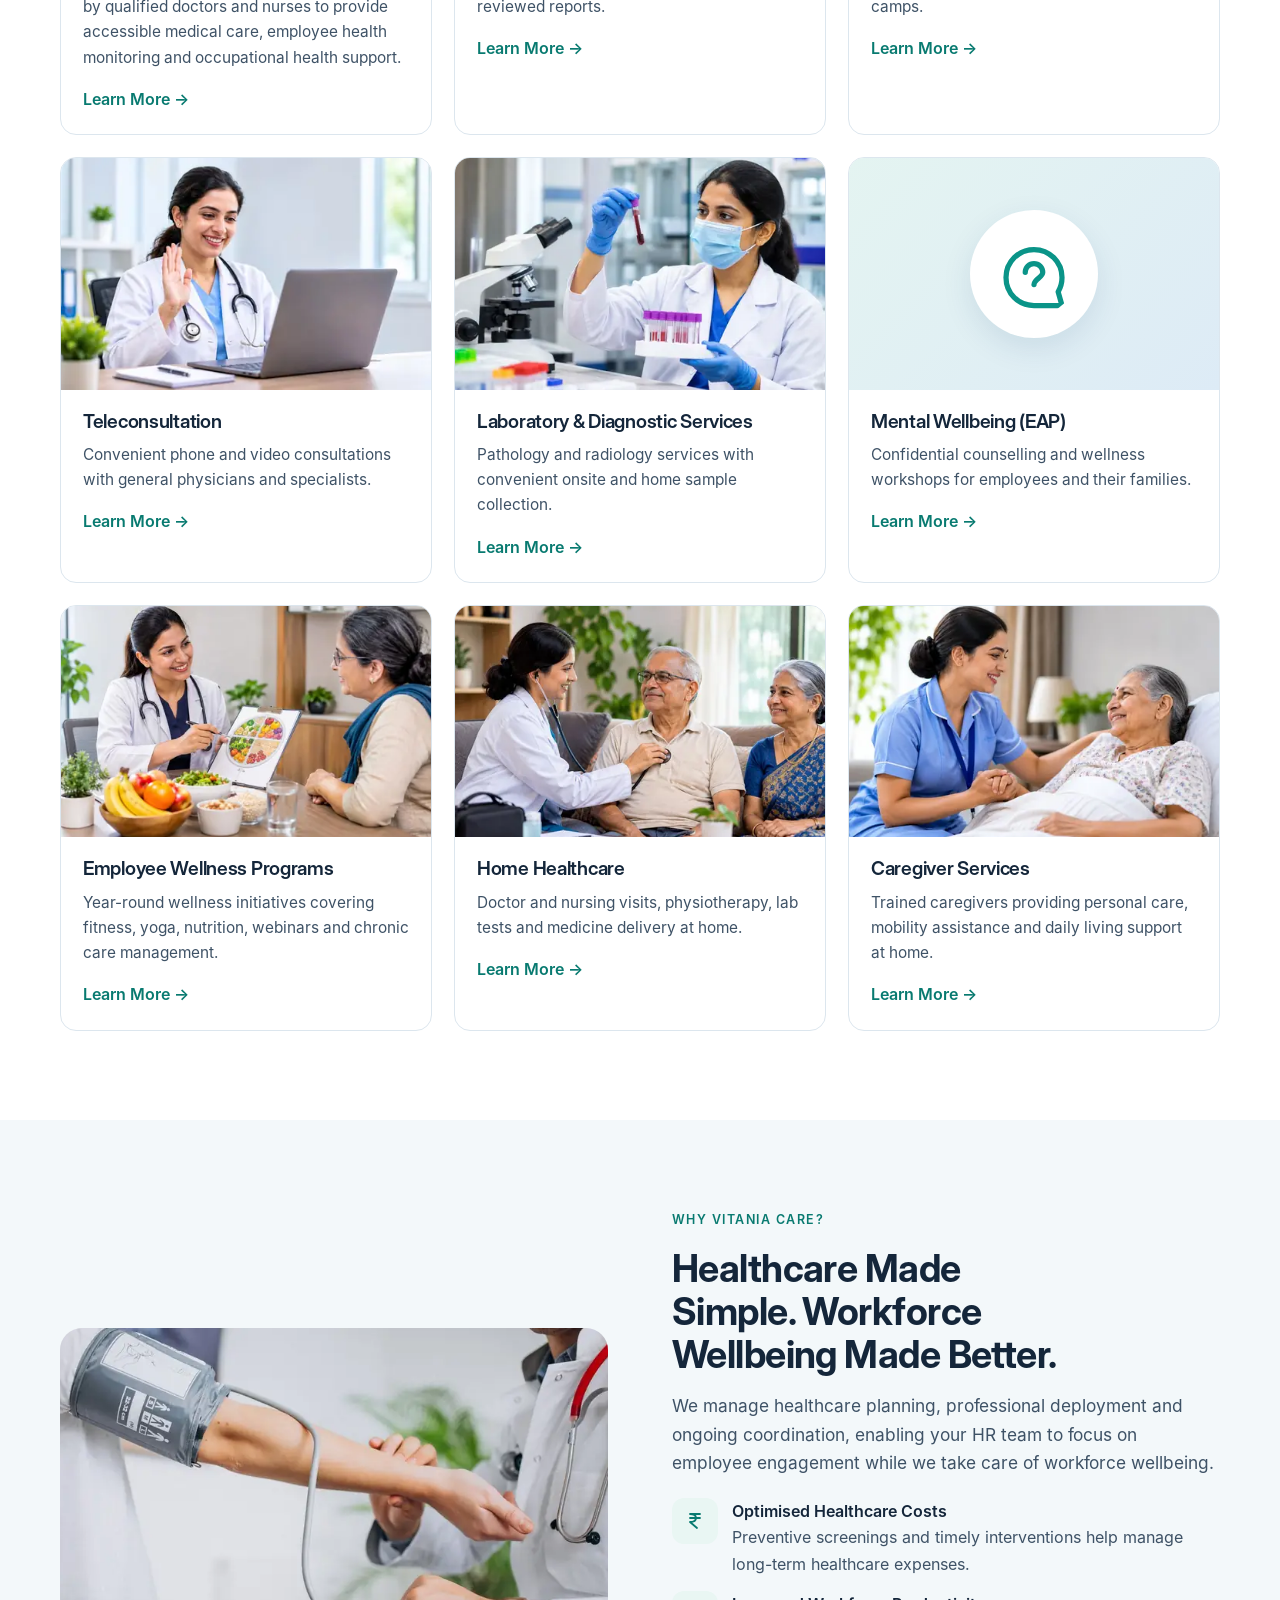
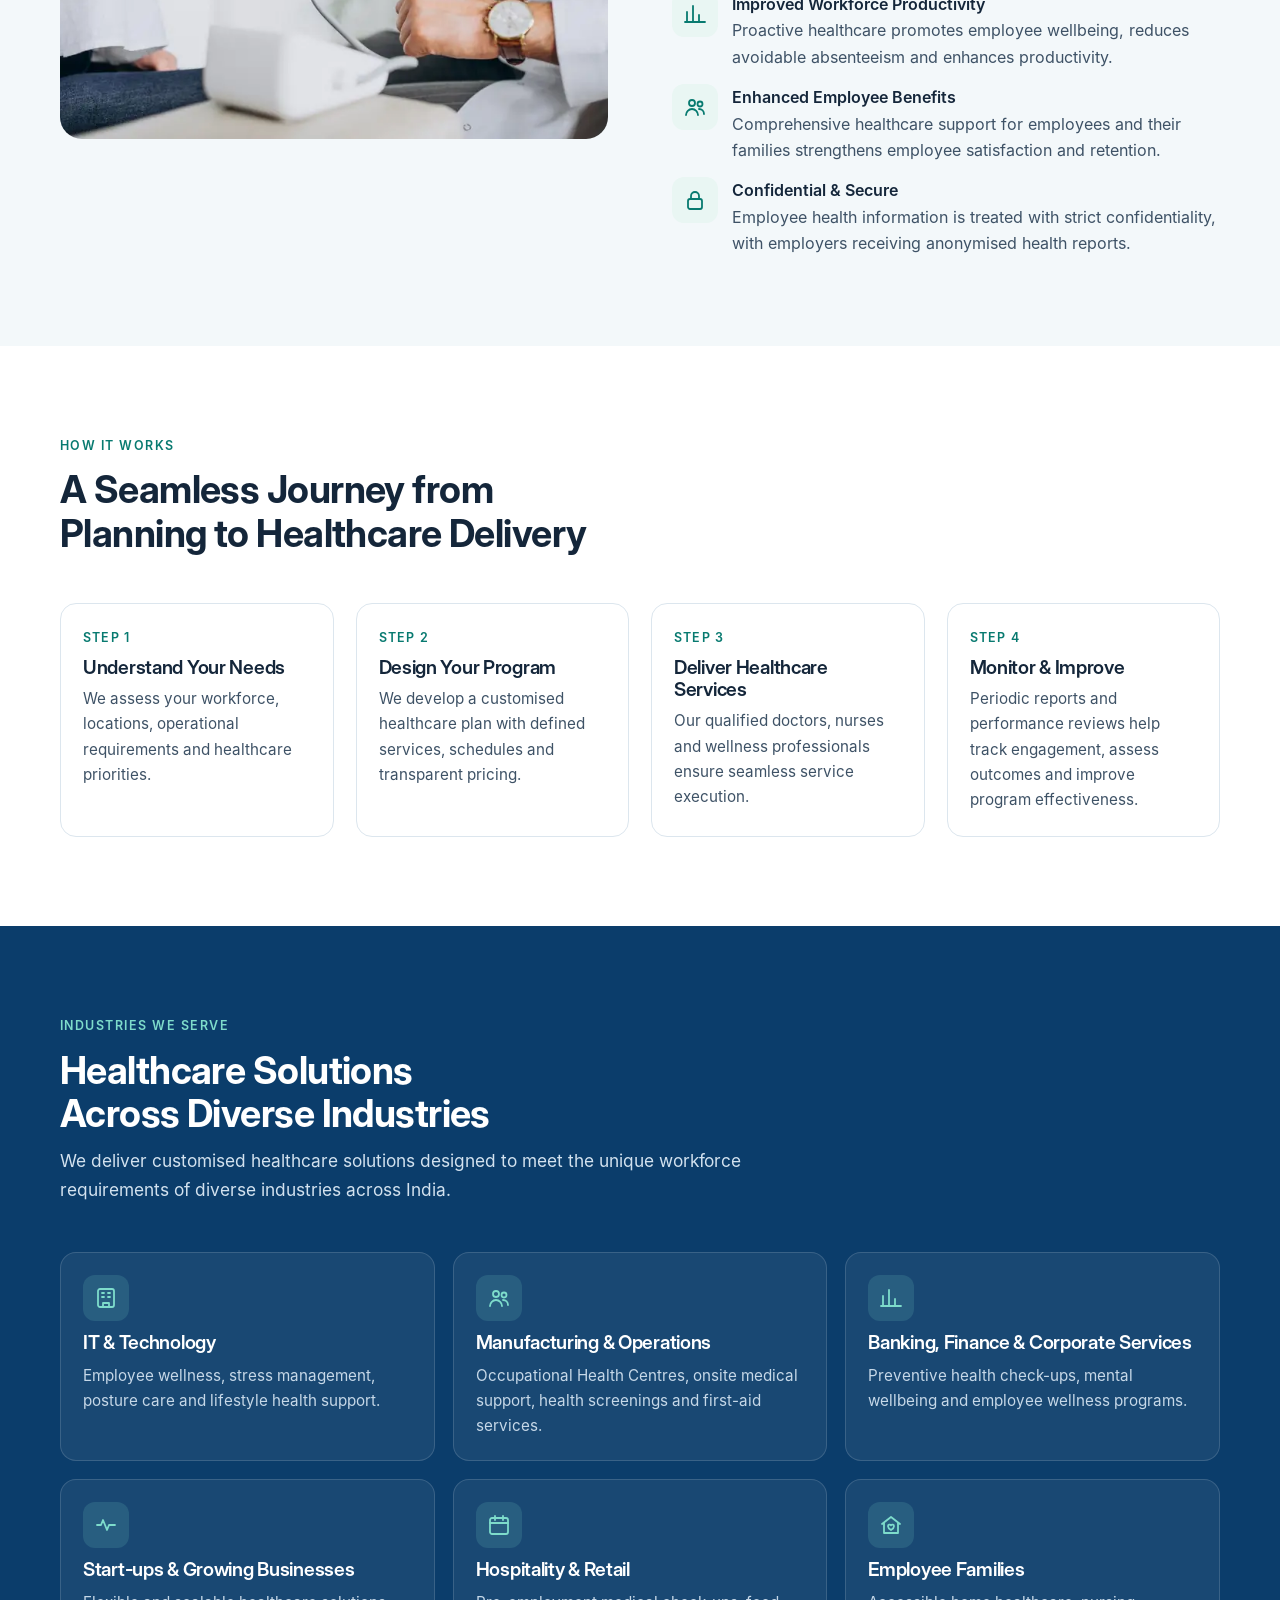
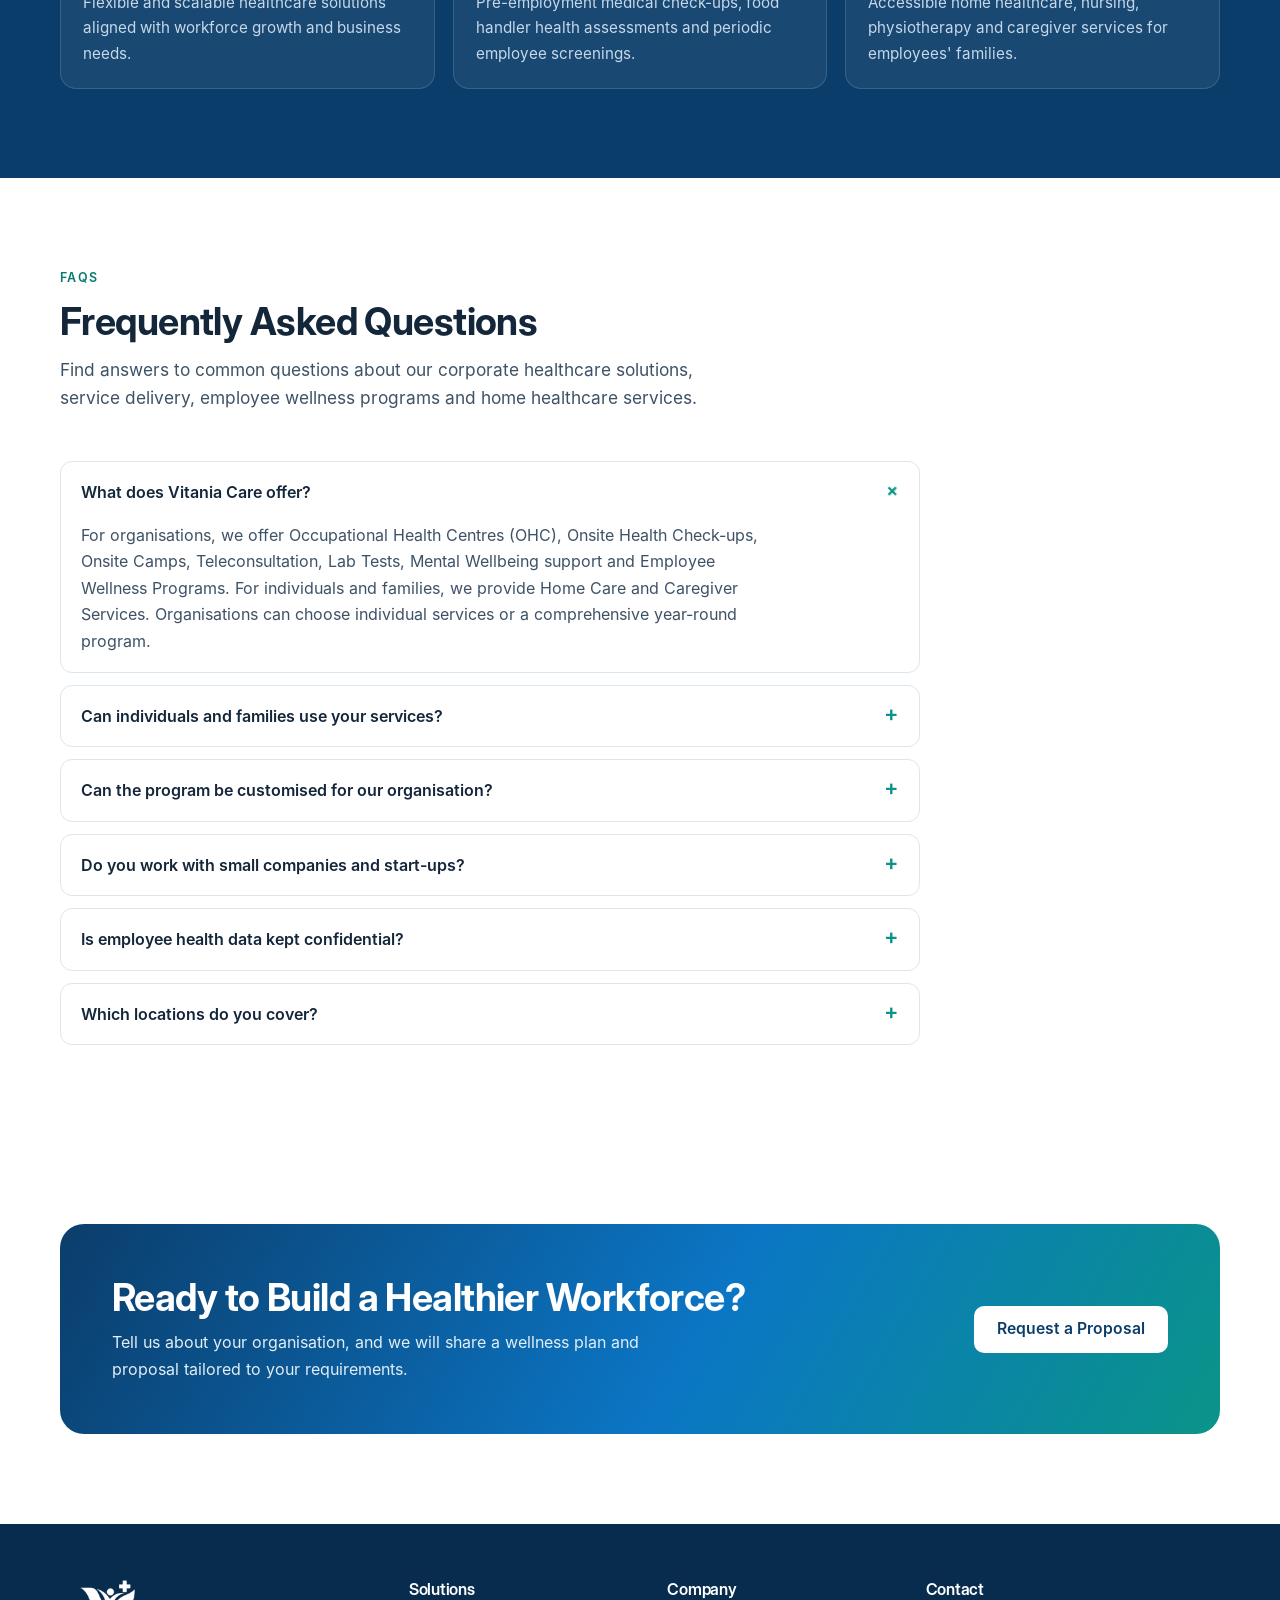
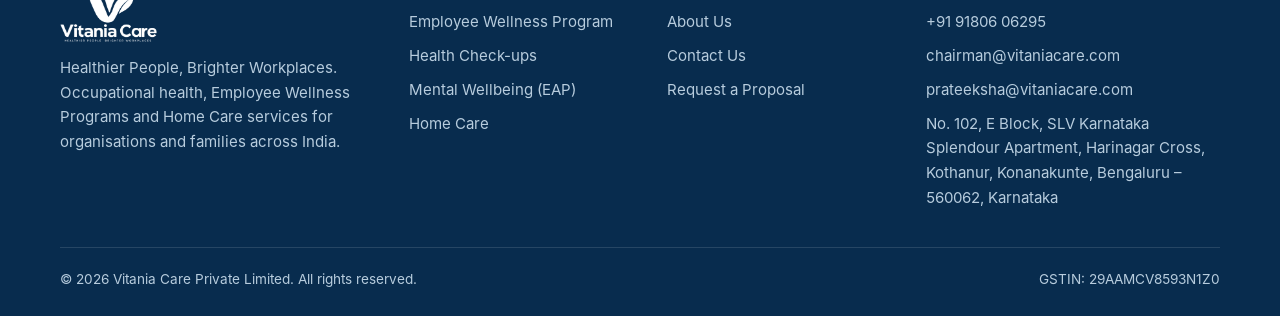
==== commit 8207a7a0: "Update website content from client-revised document Co-Authored-By: Claude Opus 5.5 <noreply@anthrop" ====
--- a/index.html
+++ b/index.html
@@ -39,8 +39,8 @@
   <div class="hero-copy">
     <span class="eyebrow">Corporate Health &amp; Wellness Partner Across India</span>
     <h1>Your Trusted Partner for <span class="accent">Employee Health and Wellness</span></h1>
-    <p class="lede">Vitania Care serves organisations across India with Occupational Health Centres, Onsite Health Check-ups, Teleconsultation, Lab Tests and Employee Wellness Programs. For individuals and families, we provide Home Care and Caregiver Services at your doorstep.</p>
-    <ul class="ticks"><li><span><b>Pan-India Coverage:</b> Onsite and online services for your offices across India.</span></li><li><span><b>Qualified Professionals:</b> MBBS and specialist doctors, nurses, counsellors and nutritionists.</span></li><li><span><b>Single Point of Contact:</b> One dedicated team for planning, scheduling and reporting.</span></li></ul>
+    <p class="lede">Vitania Care delivers comprehensive healthcare solutions to organisations across India, including Occupational Health Centres (OHCs), Onsite Health Check-ups, Doctor Teleconsultation, Laboratory Testing, Vaccination Drives, Food Handler Health Checks and Employee Wellness Programs.</p>
+    <ul class="ticks"><li><span><b>Pan-India Coverage:</b> Seamless delivery of onsite and digital healthcare services for organisations across India.</span></li><li><span><b>Qualified Healthcare Professionals:</b> Access to a multidisciplinary team of MBBS and specialist doctors, nurses, counsellors, physiotherapists and nutritionists.</span></li><li><span><b>Single Point of Contact:</b> A dedicated team to manage coordination, planning, scheduling, service delivery and reporting, ensuring a smooth and hassle-free healthcare experience.</span></li></ul>
     <div class="cta-row"><a class="btn btn-primary" href="contact.html">Request a Proposal</a><a class="btn btn-outline" href="#solutions">Explore Our Solutions</a></div>
   </div>
   <div class="hero-media">
@@ -56,54 +56,56 @@
 </ul></div></div>
 
 <section class="soft"><div class="wrap">
-  <div class="head center"><span class="eyebrow">Who We Serve</span><h2>Healthcare Solutions for Organisations and Families</h2>
-    <p class="lede">Whether you are an HR leader planning employee benefits or a family arranging care at home, we make it simple to find the right support.</p></div>
+  <div class="head center"><span class="eyebrow">Who We Serve</span><h2>Comprehensive Healthcare for Businesses and Families</h2>
+    <p class="lede">Whether you are an organisation seeking integrated employee healthcare solutions or a family looking for personalised care at home, Vitania Care offers dependable, end-to-end healthcare services designed around your needs — delivered with expertise, convenience and compassion.</p></div>
   <div class="audience">
     <div class="aud aud-org">
       <span class="ico"><svg viewBox="0 0 24 24" fill="none" stroke="currentColor" stroke-width="1.8" stroke-linecap="round" stroke-linejoin="round" aria-hidden="true"><rect x="4" y="3" width="16" height="18" rx="2"/><path d="M9 21v-4h6v4M8 7h2M14 7h2M8 11h2M14 11h2"/></svg></span>
       <h3>For Organisations</h3>
-      <p>Comprehensive programs that keep your workforce healthy, engaged and productive.</p>
-      <ul class="ticks"><li>Occupational Health Centre (OHC)</li><li>Onsite Health Check-ups &amp; Onsite Camps</li><li>Teleconsultation &amp; Lab Tests</li><li>Employee Wellness Program &amp; Mental Wellbeing (EAP)</li></ul>
+      <p><b>Comprehensive Corporate Healthcare &amp; Employee Wellness Solutions</b></p>
+      <p>Empowering organisations to build healthier, safer and more productive workplaces through integrated healthcare services, preventive health initiatives and employee wellbeing programs. Our tailored solutions are designed to support workforce health, enhance employee engagement and simplify healthcare management.</p>
+      <ul class="ticks"><li><span><b>Occupational Health Centre (OHC) Management:</b> End-to-end setup, management and staffing of workplace healthcare centres to support occupational health and employee medical needs.</span></li><li><span><b>Onsite Health Check-ups &amp; Doctor Deployment:</b> Workplace health screenings, medical assessments and deployment of qualified doctors to ensure convenient and accessible healthcare for employees.</span></li><li><span><b>Teleconsultation &amp; Laboratory Services:</b> Convenient access to medical consultations and reliable diagnostic testing through integrated healthcare solutions.</span></li><li><span><b>Employee Wellness &amp; Mental Wellbeing (EAP):</b> Holistic wellness initiatives encompassing physical fitness, nutrition, stress management, counselling and employee assistance programs to promote overall wellbeing.</span></li></ul>
       <a class="btn btn-white" href="contact.html">Request a Proposal</a>
     </div>
     <div class="aud aud-family">
       <span class="ico"><svg viewBox="0 0 24 24" fill="none" stroke="currentColor" stroke-width="1.8" stroke-linecap="round" stroke-linejoin="round" aria-hidden="true"><path d="M3 11l9-7 9 7"/><path d="M5 10v10h14V10"/><path d="M12 17s-3-1.8-3-3.8a1.6 1.6 0 0 1 3-.8 1.6 1.6 0 0 1 3 .8c0 2-3 3.8-3 3.8z"/></svg></span>
       <h3>For Individuals &amp; Families</h3>
-      <p>Professional medical care and dependable support, delivered to your home.</p>
-      <ul class="ticks"><li>Doctor &amp; Nursing Visits at Home</li><li>Caregiver Services</li><li>Physiotherapy at Home</li><li>Lab Tests, Medicines &amp; Medical Equipment</li></ul>
+      <p><b>Personalised Home Healthcare &amp; Compassionate Care Services</b></p>
+      <p>Access professional medical care, personalised assistance and reliable healthcare support in the comfort of your home. Vitania Care connects individuals, senior citizens, patients and families with trusted healthcare professionals and essential healthcare services, making home-based care convenient, comfortable and dependable.</p>
+      <ul class="ticks"><li><span><b>Doctor &amp; Nursing Care at Home:</b> Professional medical consultations, nursing assistance and clinical care delivered at home by qualified healthcare professionals.</span></li><li><span><b>Caregiver Services:</b> Compassionate and dependable caregivers to support senior citizens, patients and individuals who require assistance with daily activities and personal care.</span></li><li><span><b>Physiotherapy at Home:</b> Personalised physiotherapy and rehabilitation services to support recovery, improve mobility, restore strength and enhance overall wellbeing.</span></li><li><span><b>Lab Tests, Medicines &amp; Medical Equipment:</b> Convenient access to diagnostic tests, prescribed medicines and essential medical equipment, delivered or arranged to support your healthcare needs at home.</span></li></ul>
       <a class="btn btn-primary" href="home-care.html#enquire">Arrange Home Care</a>
     </div>
   </div>
 </div></section>
 
 <section id="solutions"><div class="wrap">
-  <div class="head"><span class="eyebrow">Our Solutions</span><h2>Comprehensive Health Services for Your Workforce and Their Families</h2>
-    <p class="lede">Choose a single service or combine several into one integrated program, managed end to end by our team.</p></div>
-  <div class="cards"><article class="card"><img src="assets/photos/ohc-clinic-800.webp" srcset="assets/photos/ohc-clinic-480.webp 480w, assets/photos/ohc-clinic-800.webp 800w, assets/photos/ohc-clinic-1200.webp 1200w" sizes="(max-width:600px) 92vw, (max-width:980px) 46vw, 380px" alt="Doctor consulting an employee at an Occupational Health Centre" width="800" height="500" loading="lazy" decoding="async"><div class="body"><h3>Occupational Health Centre (OHC)</h3><p>A fully managed medical centre at your premises, staffed by qualified doctors and nurses.</p><a class="link" href="employee-wellness.html#ohc">Learn More →</a></div></article><article class="card"><img src="assets/photos/bp-check-800.webp" srcset="assets/photos/bp-check-480.webp 480w, assets/photos/bp-check-800.webp 800w, assets/photos/bp-check-1200.webp 1200w" sizes="(max-width:600px) 92vw, (max-width:980px) 46vw, 380px" alt="Doctor measuring an employee's blood pressure during a health check-up" width="800" height="500" loading="lazy" decoding="async"><div class="body"><h3>Onsite Health Check-ups</h3><p>Annual, pre-employment and Onsite Health Check-ups at your workplace, with every report reviewed by a doctor.</p><a class="link" href="health-checkups.html">Learn More →</a></div></article><article class="card"><img src="assets/photos/medical-camp-800.webp" srcset="assets/photos/medical-camp-480.webp 480w, assets/photos/medical-camp-800.webp 800w, assets/photos/medical-camp-1200.webp 1200w" sizes="(max-width:600px) 92vw, (max-width:980px) 46vw, 380px" alt="Doctors attending to employees at an onsite health camp" width="800" height="500" loading="lazy" decoding="async"><div class="body"><h3>Onsite Camps</h3><p>Deployment of MBBS and specialist doctors at your workplace for health camps.</p><a class="link" href="health-checkups.html#camps">Learn More →</a></div></article><article class="card"><img src="assets/photos/online-doctor-800.webp" srcset="assets/photos/online-doctor-480.webp 480w, assets/photos/online-doctor-800.webp 800w, assets/photos/online-doctor-1200.webp 1200w" sizes="(max-width:600px) 92vw, (max-width:980px) 46vw, 380px" alt="Doctor greeting a patient during a video consultation" width="800" height="500" loading="lazy" decoding="async"><div class="body"><h3>Teleconsultation</h3><p>Teleconsultation by general physicians and specialist doctors, by phone or video.</p><a class="link" href="employee-wellness.html#teleconsultation">Learn More →</a></div></article><article class="card"><img src="assets/photos/lab-test-800.webp" srcset="assets/photos/lab-test-480.webp 480w, assets/photos/lab-test-800.webp 800w, assets/photos/lab-test-1200.webp 1200w" sizes="(max-width:600px) 92vw, (max-width:980px) 46vw, 380px" alt="Laboratory technician examining a blood sample" width="800" height="500" loading="lazy" decoding="async"><div class="body"><h3>Lab Tests</h3><p>Pathology and radiology services, with onsite and home sample collection.</p><a class="link" href="health-checkups.html#lab-tests">Learn More →</a></div></article><article class="card"><div class="card-art"><svg viewBox="0 0 24 24" fill="none" stroke="currentColor" stroke-width="1.8" stroke-linecap="round" stroke-linejoin="round" aria-hidden="true"><path d="M12 21c-4.5 0-8-3.5-8-8a8 8 0 0 1 16 0c0 1.5-.4 2.9-1.1 4.1L20 21h-8z"/><path d="M9.5 11.5a2.5 2.5 0 0 1 5 0c0 1.5-2.5 2-2.5 3.5"/></svg></div><div class="body"><h3>Mental Wellbeing (EAP)</h3><p>Confidential counselling for employees and their families, along with workshops on stress, sleep and resilience.</p><a class="link" href="mental-wellbeing.html">Learn More →</a></div></article><article class="card"><img src="assets/photos/nutrition-guidance-800.webp" srcset="assets/photos/nutrition-guidance-480.webp 480w, assets/photos/nutrition-guidance-800.webp 800w, assets/photos/nutrition-guidance-1200.webp 1200w" sizes="(max-width:600px) 92vw, (max-width:980px) 46vw, 380px" alt="Nutritionist explaining a balanced diet plan to a client" width="800" height="500" loading="lazy" decoding="async"><div class="body"><h3>Employee Wellness Program</h3><p>Webinars and seminars, fitness and yoga, nutrition coaching and chronic care programs throughout the year.</p><a class="link" href="employee-wellness.html">Learn More →</a></div></article><article class="card"><img src="assets/photos/doctor-home-visit-800.webp" srcset="assets/photos/doctor-home-visit-480.webp 480w, assets/photos/doctor-home-visit-800.webp 800w, assets/photos/doctor-home-visit-1200.webp 1200w" sizes="(max-width:600px) 92vw, (max-width:980px) 46vw, 380px" alt="Doctor examining an elderly man at home" width="800" height="500" loading="lazy" decoding="async"><div class="body"><h3>Home Care</h3><p>Doctor and nurse visits, physiotherapy, lab tests and medicine delivery in the comfort of home.</p><a class="link" href="home-care.html">Learn More →</a></div></article><article class="card"><img src="assets/photos/nurse-elderly-care-800.webp" srcset="assets/photos/nurse-elderly-care-480.webp 480w, assets/photos/nurse-elderly-care-800.webp 800w, assets/photos/nurse-elderly-care-1200.webp 1200w" sizes="(max-width:600px) 92vw, (max-width:980px) 46vw, 380px" alt="Caregiver holding the hand of an elderly woman" width="800" height="500" loading="lazy" decoding="async"><div class="body"><h3>Caregiver Services</h3><p>Trained caregivers who assist with personal care, mobility and daily living at home.</p><a class="link" href="home-care.html#caregivers">Learn More →</a></div></article></div>
+  <div class="head"><span class="eyebrow">Our Solutions</span><h2>Comprehensive Healthcare Solutions for Your Workforce and Their Families</h2>
+    <p class="lede">Vitania Care delivers tailored healthcare solutions to support your workforce and their families. Choose individual services or integrated healthcare programs, seamlessly managed end to end by our team.</p></div>
+  <div class="cards"><article class="card"><img src="assets/photos/ohc-clinic-800.webp" srcset="assets/photos/ohc-clinic-480.webp 480w, assets/photos/ohc-clinic-800.webp 800w, assets/photos/ohc-clinic-1200.webp 1200w" sizes="(max-width:600px) 92vw, (max-width:980px) 46vw, 380px" alt="Doctor consulting an employee at an Occupational Health Centre" width="800" height="500" loading="lazy" decoding="async"><div class="body"><h3>Occupational Health Centre (OHC)</h3><p>A comprehensive, professionally managed healthcare facility at your workplace, staffed by qualified doctors and nurses to provide accessible medical care, employee health monitoring and occupational health support.</p><a class="link" href="employee-wellness.html#ohc">Learn More →</a></div></article><article class="card"><img src="assets/photos/bp-check-800.webp" srcset="assets/photos/bp-check-480.webp 480w, assets/photos/bp-check-800.webp 800w, assets/photos/bp-check-1200.webp 1200w" sizes="(max-width:600px) 92vw, (max-width:980px) 46vw, 380px" alt="Doctor measuring an employee's blood pressure during a health check-up" width="800" height="500" loading="lazy" decoding="async"><div class="body"><h3>Onsite Health Check-ups</h3><p>Workplace health screenings, annual and pre-employment check-ups, with doctor-reviewed reports.</p><a class="link" href="health-checkups.html">Learn More →</a></div></article><article class="card"><img src="assets/photos/medical-camp-800.webp" srcset="assets/photos/medical-camp-480.webp 480w, assets/photos/medical-camp-800.webp 800w, assets/photos/medical-camp-1200.webp 1200w" sizes="(max-width:600px) 92vw, (max-width:980px) 46vw, 380px" alt="Doctors attending to employees at an onsite health camp" width="800" height="500" loading="lazy" decoding="async"><div class="body"><h3>Onsite Medical Camps</h3><p>Onsite deployment of qualified MBBS and specialist doctors for workplace health camps.</p><a class="link" href="health-checkups.html#camps">Learn More →</a></div></article><article class="card"><img src="assets/photos/online-doctor-800.webp" srcset="assets/photos/online-doctor-480.webp 480w, assets/photos/online-doctor-800.webp 800w, assets/photos/online-doctor-1200.webp 1200w" sizes="(max-width:600px) 92vw, (max-width:980px) 46vw, 380px" alt="Doctor greeting a patient during a video consultation" width="800" height="500" loading="lazy" decoding="async"><div class="body"><h3>Teleconsultation</h3><p>Convenient phone and video consultations with general physicians and specialists.</p><a class="link" href="employee-wellness.html#teleconsultation">Learn More →</a></div></article><article class="card"><img src="assets/photos/lab-test-800.webp" srcset="assets/photos/lab-test-480.webp 480w, assets/photos/lab-test-800.webp 800w, assets/photos/lab-test-1200.webp 1200w" sizes="(max-width:600px) 92vw, (max-width:980px) 46vw, 380px" alt="Laboratory technician examining a blood sample" width="800" height="500" loading="lazy" decoding="async"><div class="body"><h3>Laboratory &amp; Diagnostic Services</h3><p>Pathology and radiology services with convenient onsite and home sample collection.</p><a class="link" href="health-checkups.html#lab-tests">Learn More →</a></div></article><article class="card"><div class="card-art"><svg viewBox="0 0 24 24" fill="none" stroke="currentColor" stroke-width="1.8" stroke-linecap="round" stroke-linejoin="round" aria-hidden="true"><path d="M12 21c-4.5 0-8-3.5-8-8a8 8 0 0 1 16 0c0 1.5-.4 2.9-1.1 4.1L20 21h-8z"/><path d="M9.5 11.5a2.5 2.5 0 0 1 5 0c0 1.5-2.5 2-2.5 3.5"/></svg></div><div class="body"><h3>Mental Wellbeing (EAP)</h3><p>Confidential counselling and wellness workshops for employees and their families.</p><a class="link" href="mental-wellbeing.html">Learn More →</a></div></article><article class="card"><img src="assets/photos/nutrition-guidance-800.webp" srcset="assets/photos/nutrition-guidance-480.webp 480w, assets/photos/nutrition-guidance-800.webp 800w, assets/photos/nutrition-guidance-1200.webp 1200w" sizes="(max-width:600px) 92vw, (max-width:980px) 46vw, 380px" alt="Nutritionist explaining a balanced diet plan to a client" width="800" height="500" loading="lazy" decoding="async"><div class="body"><h3>Employee Wellness Programs</h3><p>Year-round wellness initiatives covering fitness, yoga, nutrition, webinars and chronic care management.</p><a class="link" href="employee-wellness.html">Learn More →</a></div></article><article class="card"><img src="assets/photos/doctor-home-visit-800.webp" srcset="assets/photos/doctor-home-visit-480.webp 480w, assets/photos/doctor-home-visit-800.webp 800w, assets/photos/doctor-home-visit-1200.webp 1200w" sizes="(max-width:600px) 92vw, (max-width:980px) 46vw, 380px" alt="Doctor examining an elderly man at home" width="800" height="500" loading="lazy" decoding="async"><div class="body"><h3>Home Healthcare</h3><p>Doctor and nursing visits, physiotherapy, lab tests and medicine delivery at home.</p><a class="link" href="home-care.html">Learn More →</a></div></article><article class="card"><img src="assets/photos/nurse-elderly-care-800.webp" srcset="assets/photos/nurse-elderly-care-480.webp 480w, assets/photos/nurse-elderly-care-800.webp 800w, assets/photos/nurse-elderly-care-1200.webp 1200w" sizes="(max-width:600px) 92vw, (max-width:980px) 46vw, 380px" alt="Caregiver holding the hand of an elderly woman" width="800" height="500" loading="lazy" decoding="async"><div class="body"><h3>Caregiver Services</h3><p>Trained caregivers providing personal care, mobility assistance and daily living support at home.</p><a class="link" href="home-care.html#caregivers">Learn More →</a></div></article></div>
 </div></section>
 
 <section class="soft"><div class="wrap split">
   <div class="media"><img src="assets/photos/bp-monitor-800.webp" srcset="assets/photos/bp-monitor-480.webp 480w, assets/photos/bp-monitor-800.webp 800w, assets/photos/bp-monitor-1200.webp 1200w" sizes="(max-width:900px) 92vw, 560px" alt="Doctor measuring a patient's blood pressure" width="800" height="600" loading="lazy" decoding="async"></div>
   <div class="copy">
-    <span class="eyebrow">Why Vitania Care</span>
-    <h2>Healthier Teams, Simplified for HR</h2>
-    <p class="lede">We manage the planning, the medical professionals and the follow-up, allowing your HR team to focus on people rather than logistics.</p>
-    <ul class="benefits"><li><span class="ico"><svg viewBox="0 0 24 24" fill="none" stroke="currentColor" stroke-width="1.8" stroke-linecap="round" stroke-linejoin="round" aria-hidden="true"><path d="M7 5h10M7 9h10M7 5c4 0 6 1.5 6 4s-2 4-6 4l7 6"/></svg></span><span><b>Reduced Healthcare Costs</b>Early screening and regular follow-up help reduce the need for expensive treatment and lower insurance claims over time.</span></li><li><span class="ico"><svg viewBox="0 0 24 24" fill="none" stroke="currentColor" stroke-width="1.8" stroke-linecap="round" stroke-linejoin="round" aria-hidden="true"><path d="M4 20V10M10 20V4M16 20v-7M22 20H2"/></svg></span><span><b>Fewer Sick Days</b>Healthier employees tend to take less time off and remain more engaged at work.</span></li><li><span class="ico"><svg viewBox="0 0 24 24" fill="none" stroke="currentColor" stroke-width="1.8" stroke-linecap="round" stroke-linejoin="round" aria-hidden="true"><circle cx="9" cy="8" r="3"/><path d="M3 20c0-3.3 2.7-6 6-6s6 2.7 6 6"/><circle cx="17" cy="9" r="2.5"/><path d="M16 14c2.8 0 5 2.2 5 5"/></svg></span><span><b>A Valued Employee Benefit</b>Health support that extends to families makes your organisation a more attractive place to work.</span></li><li><span class="ico"><svg viewBox="0 0 24 24" fill="none" stroke="currentColor" stroke-width="1.8" stroke-linecap="round" stroke-linejoin="round" aria-hidden="true"><rect x="5" y="11" width="14" height="10" rx="2"/><path d="M8 11V8a4 4 0 0 1 8 0v3"/></svg></span><span><b>Confidential by Design</b>Personal health information remains private. Employers receive anonymised reports only.</span></li></ul>
+    <span class="eyebrow">Why Vitania Care?</span>
+    <h2>Healthcare Made Simple. Workforce Wellbeing Made Better.</h2>
+    <p class="lede">We manage healthcare planning, professional deployment and ongoing coordination, enabling your HR team to focus on employee engagement while we take care of workforce wellbeing.</p>
+    <ul class="benefits"><li><span class="ico"><svg viewBox="0 0 24 24" fill="none" stroke="currentColor" stroke-width="1.8" stroke-linecap="round" stroke-linejoin="round" aria-hidden="true"><path d="M7 5h10M7 9h10M7 5c4 0 6 1.5 6 4s-2 4-6 4l7 6"/></svg></span><span><b>Optimised Healthcare Costs</b>Preventive screenings and timely interventions help manage long-term healthcare expenses.</span></li><li><span class="ico"><svg viewBox="0 0 24 24" fill="none" stroke="currentColor" stroke-width="1.8" stroke-linecap="round" stroke-linejoin="round" aria-hidden="true"><path d="M4 20V10M10 20V4M16 20v-7M22 20H2"/></svg></span><span><b>Improved Workforce Productivity</b>Proactive healthcare promotes employee wellbeing, reduces avoidable absenteeism and enhances productivity.</span></li><li><span class="ico"><svg viewBox="0 0 24 24" fill="none" stroke="currentColor" stroke-width="1.8" stroke-linecap="round" stroke-linejoin="round" aria-hidden="true"><circle cx="9" cy="8" r="3"/><path d="M3 20c0-3.3 2.7-6 6-6s6 2.7 6 6"/><circle cx="17" cy="9" r="2.5"/><path d="M16 14c2.8 0 5 2.2 5 5"/></svg></span><span><b>Enhanced Employee Benefits</b>Comprehensive healthcare support for employees and their families strengthens employee satisfaction and retention.</span></li><li><span class="ico"><svg viewBox="0 0 24 24" fill="none" stroke="currentColor" stroke-width="1.8" stroke-linecap="round" stroke-linejoin="round" aria-hidden="true"><rect x="5" y="11" width="14" height="10" rx="2"/><path d="M8 11V8a4 4 0 0 1 8 0v3"/></svg></span><span><b>Confidential &amp; Secure</b>Employee health information is treated with strict confidentiality, with employers receiving anonymised health reports.</span></li></ul>
   </div>
 </div></section>
 
 <section><div class="wrap">
-  <div class="head"><span class="eyebrow">How It Works</span><h2>From Initial Consultation to Measurable Results</h2></div>
-  <ol class="steps"><li><h3>Understand Your Needs</h3><p>We meet your HR team to understand your team size, locations, work shifts and health priorities.</p></li><li><h3>Design the Program</h3><p>You receive a clear annual plan with services, schedules and a transparent quotation.</p></li><li><h3>Deliver on the Ground</h3><p>Our doctors, nurses and wellness experts conduct every session, camp and consultation.</p></li><li><h3>Review and Improve</h3><p>Quarterly reports show participation and health trends, helping us refine the program.</p></li></ol>
+  <div class="head"><span class="eyebrow">How It Works</span><h2>A Seamless Journey from Planning to Healthcare Delivery</h2></div>
+  <ol class="steps"><li><h3>Understand Your Needs</h3><p>We assess your workforce, locations, operational requirements and healthcare priorities.</p></li><li><h3>Design Your Program</h3><p>We develop a customised healthcare plan with defined services, schedules and transparent pricing.</p></li><li><h3>Deliver Healthcare Services</h3><p>Our qualified doctors, nurses and wellness professionals ensure seamless service execution.</p></li><li><h3>Monitor &amp; Improve</h3><p>Periodic reports and performance reviews help track engagement, assess outcomes and improve program effectiveness.</p></li></ol>
 </div></section>
 
 <section class="band"><div class="wrap">
-  <div class="head"><span class="eyebrow">Industries We Serve</span><h2>Built for Workplaces</h2>
-    <p class="lede">Our programs adapt to office-based teams, shift workers and distributed teams across India.</p></div>
-  <div class="features"><div class="feature"><div class="ico"><svg viewBox="0 0 24 24" fill="none" stroke="currentColor" stroke-width="1.8" stroke-linecap="round" stroke-linejoin="round" aria-hidden="true"><rect x="4" y="3" width="16" height="18" rx="2"/><path d="M9 21v-4h6v4M8 7h2M14 7h2M8 11h2M14 11h2"/></svg></div><h3>IT &amp; Technology Companies</h3><p>Desk-based teams that need support with stress, posture, sleep and lifestyle-related conditions.</p></div><div class="feature"><div class="ico"><svg viewBox="0 0 24 24" fill="none" stroke="currentColor" stroke-width="1.8" stroke-linecap="round" stroke-linejoin="round" aria-hidden="true"><circle cx="9" cy="8" r="3"/><path d="M3 20c0-3.3 2.7-6 6-6s6 2.7 6 6"/><circle cx="17" cy="9" r="2.5"/><path d="M16 14c2.8 0 5 2.2 5 5"/></svg></div><h3>Manufacturing &amp; Operations</h3><p>Shift workers who benefit from Occupational Health Centres, Onsite Health Check-ups and first-aid training.</p></div><div class="feature"><div class="ico"><svg viewBox="0 0 24 24" fill="none" stroke="currentColor" stroke-width="1.8" stroke-linecap="round" stroke-linejoin="round" aria-hidden="true"><path d="M4 20V10M10 20V4M16 20v-7M22 20H2"/></svg></div><h3>Banking, Finance &amp; Services</h3><p>High-pressure roles where mental wellbeing and regular health check-ups matter most.</p></div><div class="feature"><div class="ico"><svg viewBox="0 0 24 24" fill="none" stroke="currentColor" stroke-width="1.8" stroke-linecap="round" stroke-linejoin="round" aria-hidden="true"><path d="M3 12h4l2-5 4 10 2-5h6"/></svg></div><h3>Start-ups &amp; Growing Teams</h3><p>Flexible, cost-effective plans that grow with your headcount.</p></div><div class="feature"><div class="ico"><svg viewBox="0 0 24 24" fill="none" stroke="currentColor" stroke-width="1.8" stroke-linecap="round" stroke-linejoin="round" aria-hidden="true"><rect x="3" y="5" width="18" height="16" rx="2"/><path d="M3 10h18M8 3v4M16 3v4"/></svg></div><h3>Hospitality &amp; Retail</h3><p>Pre-employment health checks and regular screening for customer-facing staff.</p></div><div class="feature"><div class="ico"><svg viewBox="0 0 24 24" fill="none" stroke="currentColor" stroke-width="1.8" stroke-linecap="round" stroke-linejoin="round" aria-hidden="true"><path d="M3 11l9-7 9 7"/><path d="M5 10v10h14V10"/><path d="M12 17s-3-1.8-3-3.8a1.6 1.6 0 0 1 3-.8 1.6 1.6 0 0 1 3 .8c0 2-3 3.8-3 3.8z"/></svg></div><h3>Employee Families</h3><p>We also provide medical care at home for the families of employees through Home Care and Caregiver Services.</p></div></div>
+  <div class="head"><span class="eyebrow">Industries We Serve</span><h2>Healthcare Solutions Across Diverse Industries</h2>
+    <p class="lede">We deliver customised healthcare solutions designed to meet the unique workforce requirements of diverse industries across India.</p></div>
+  <div class="features"><div class="feature"><div class="ico"><svg viewBox="0 0 24 24" fill="none" stroke="currentColor" stroke-width="1.8" stroke-linecap="round" stroke-linejoin="round" aria-hidden="true"><rect x="4" y="3" width="16" height="18" rx="2"/><path d="M9 21v-4h6v4M8 7h2M14 7h2M8 11h2M14 11h2"/></svg></div><h3>IT &amp; Technology</h3><p>Employee wellness, stress management, posture care and lifestyle health support.</p></div><div class="feature"><div class="ico"><svg viewBox="0 0 24 24" fill="none" stroke="currentColor" stroke-width="1.8" stroke-linecap="round" stroke-linejoin="round" aria-hidden="true"><circle cx="9" cy="8" r="3"/><path d="M3 20c0-3.3 2.7-6 6-6s6 2.7 6 6"/><circle cx="17" cy="9" r="2.5"/><path d="M16 14c2.8 0 5 2.2 5 5"/></svg></div><h3>Manufacturing &amp; Operations</h3><p>Occupational Health Centres, onsite medical support, health screenings and first-aid services.</p></div><div class="feature"><div class="ico"><svg viewBox="0 0 24 24" fill="none" stroke="currentColor" stroke-width="1.8" stroke-linecap="round" stroke-linejoin="round" aria-hidden="true"><path d="M4 20V10M10 20V4M16 20v-7M22 20H2"/></svg></div><h3>Banking, Finance &amp; Corporate Services</h3><p>Preventive health check-ups, mental wellbeing and employee wellness programs.</p></div><div class="feature"><div class="ico"><svg viewBox="0 0 24 24" fill="none" stroke="currentColor" stroke-width="1.8" stroke-linecap="round" stroke-linejoin="round" aria-hidden="true"><path d="M3 12h4l2-5 4 10 2-5h6"/></svg></div><h3>Start-ups &amp; Growing Businesses</h3><p>Flexible and scalable healthcare solutions aligned with workforce growth and business needs.</p></div><div class="feature"><div class="ico"><svg viewBox="0 0 24 24" fill="none" stroke="currentColor" stroke-width="1.8" stroke-linecap="round" stroke-linejoin="round" aria-hidden="true"><rect x="3" y="5" width="18" height="16" rx="2"/><path d="M3 10h18M8 3v4M16 3v4"/></svg></div><h3>Hospitality &amp; Retail</h3><p>Pre-employment medical check-ups, food handler health assessments and periodic employee screenings.</p></div><div class="feature"><div class="ico"><svg viewBox="0 0 24 24" fill="none" stroke="currentColor" stroke-width="1.8" stroke-linecap="round" stroke-linejoin="round" aria-hidden="true"><path d="M3 11l9-7 9 7"/><path d="M5 10v10h14V10"/><path d="M12 17s-3-1.8-3-3.8a1.6 1.6 0 0 1 3-.8 1.6 1.6 0 0 1 3 .8c0 2-3 3.8-3 3.8z"/></svg></div><h3>Employee Families</h3><p>Accessible home healthcare, nursing, physiotherapy and caregiver services for employees' families.</p></div></div>
 </div></section>
 <section><div class="wrap">
-  <div class="head"><span class="eyebrow">FAQs</span><h2>Frequently Asked Questions</h2></div>
+  <div class="head"><span class="eyebrow">FAQs</span><h2>Frequently Asked Questions</h2><p class="lede">Find answers to common questions about our corporate healthcare solutions, service delivery, employee wellness programs and home healthcare services.</p></div>
   <div class="faq"><details open><summary>What does Vitania Care offer?</summary><p>For organisations, we offer Occupational Health Centres (OHC), Onsite Health Check-ups, Onsite Camps, Teleconsultation, Lab Tests, Mental Wellbeing support and Employee Wellness Programs. For individuals and families, we provide Home Care and Caregiver Services. Organisations can choose individual services or a comprehensive year-round program.</p></details><details><summary>Can individuals and families use your services?</summary><p>Yes. Individuals and families can book Home Care, Caregiver Services, physiotherapy, lab tests at home, and medicines and medical equipment directly with us.</p></details><details><summary>Can the program be customised for our organisation?</summary><p>Yes. Every program is planned around your team size, office locations, work shifts, health priorities and budget.</p></details><details><summary>Do you work with small companies and start-ups?</summary><p>Yes. We work with organisations of all sizes, from early-stage start-ups to large enterprises with multiple offices.</p></details><details><summary>Is employee health data kept confidential?</summary><p>Yes. Individual health records are shared only with the employee concerned. Employers receive anonymised, summary-level reports.</p></details><details><summary>Which locations do you cover?</summary><p>We cover locations across India. Onsite services, such as Occupational Health Centres, Onsite Health Check-ups and Onsite Camps, are arranged at your office locations, while Teleconsultation, counselling, webinars and seminars are available nationwide.</p></details></div></div></section>
 <section><div class="wrap"><div class="cta"><div><h2>Ready to Build a Healthier Workforce?</h2><p>Tell us about your organisation, and we will share a wellness plan and proposal tailored to your requirements.</p></div>
   <a class="btn btn-white" href="contact.html">Request a Proposal</a></div></div></section>
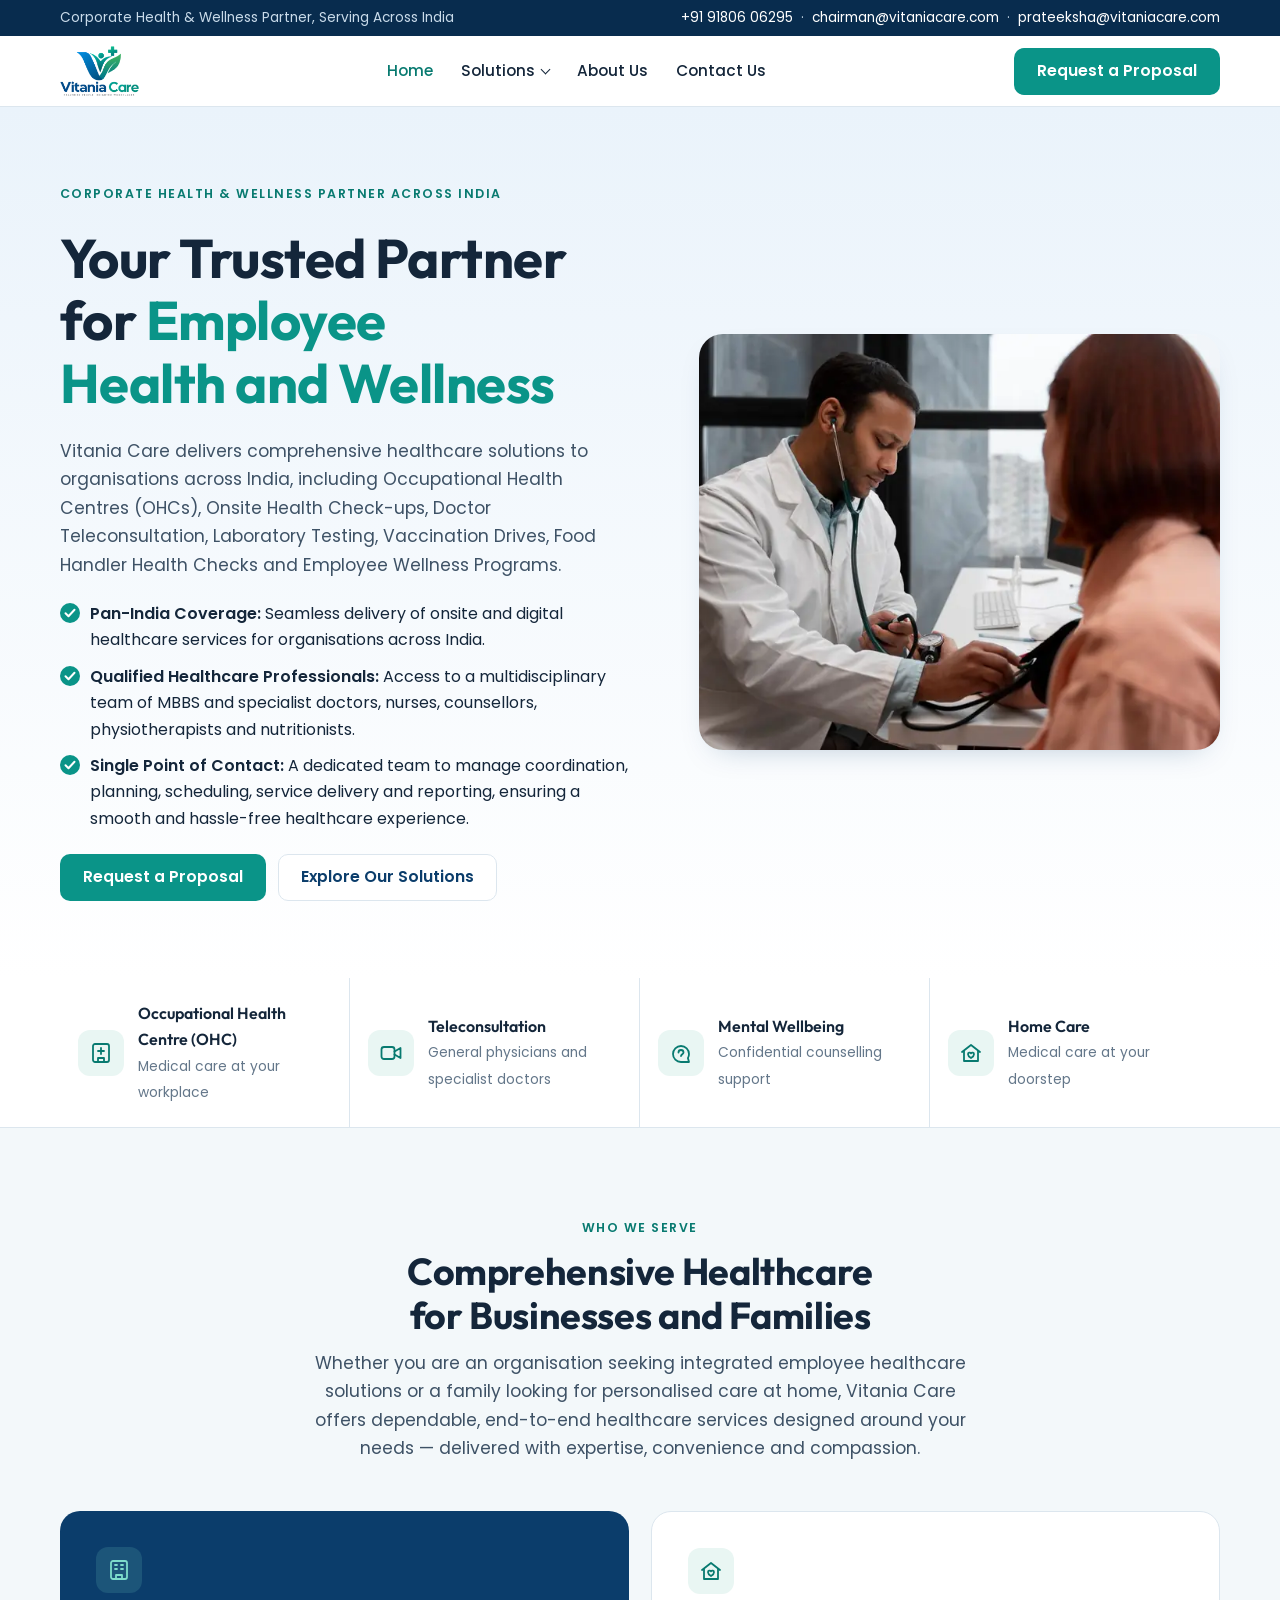
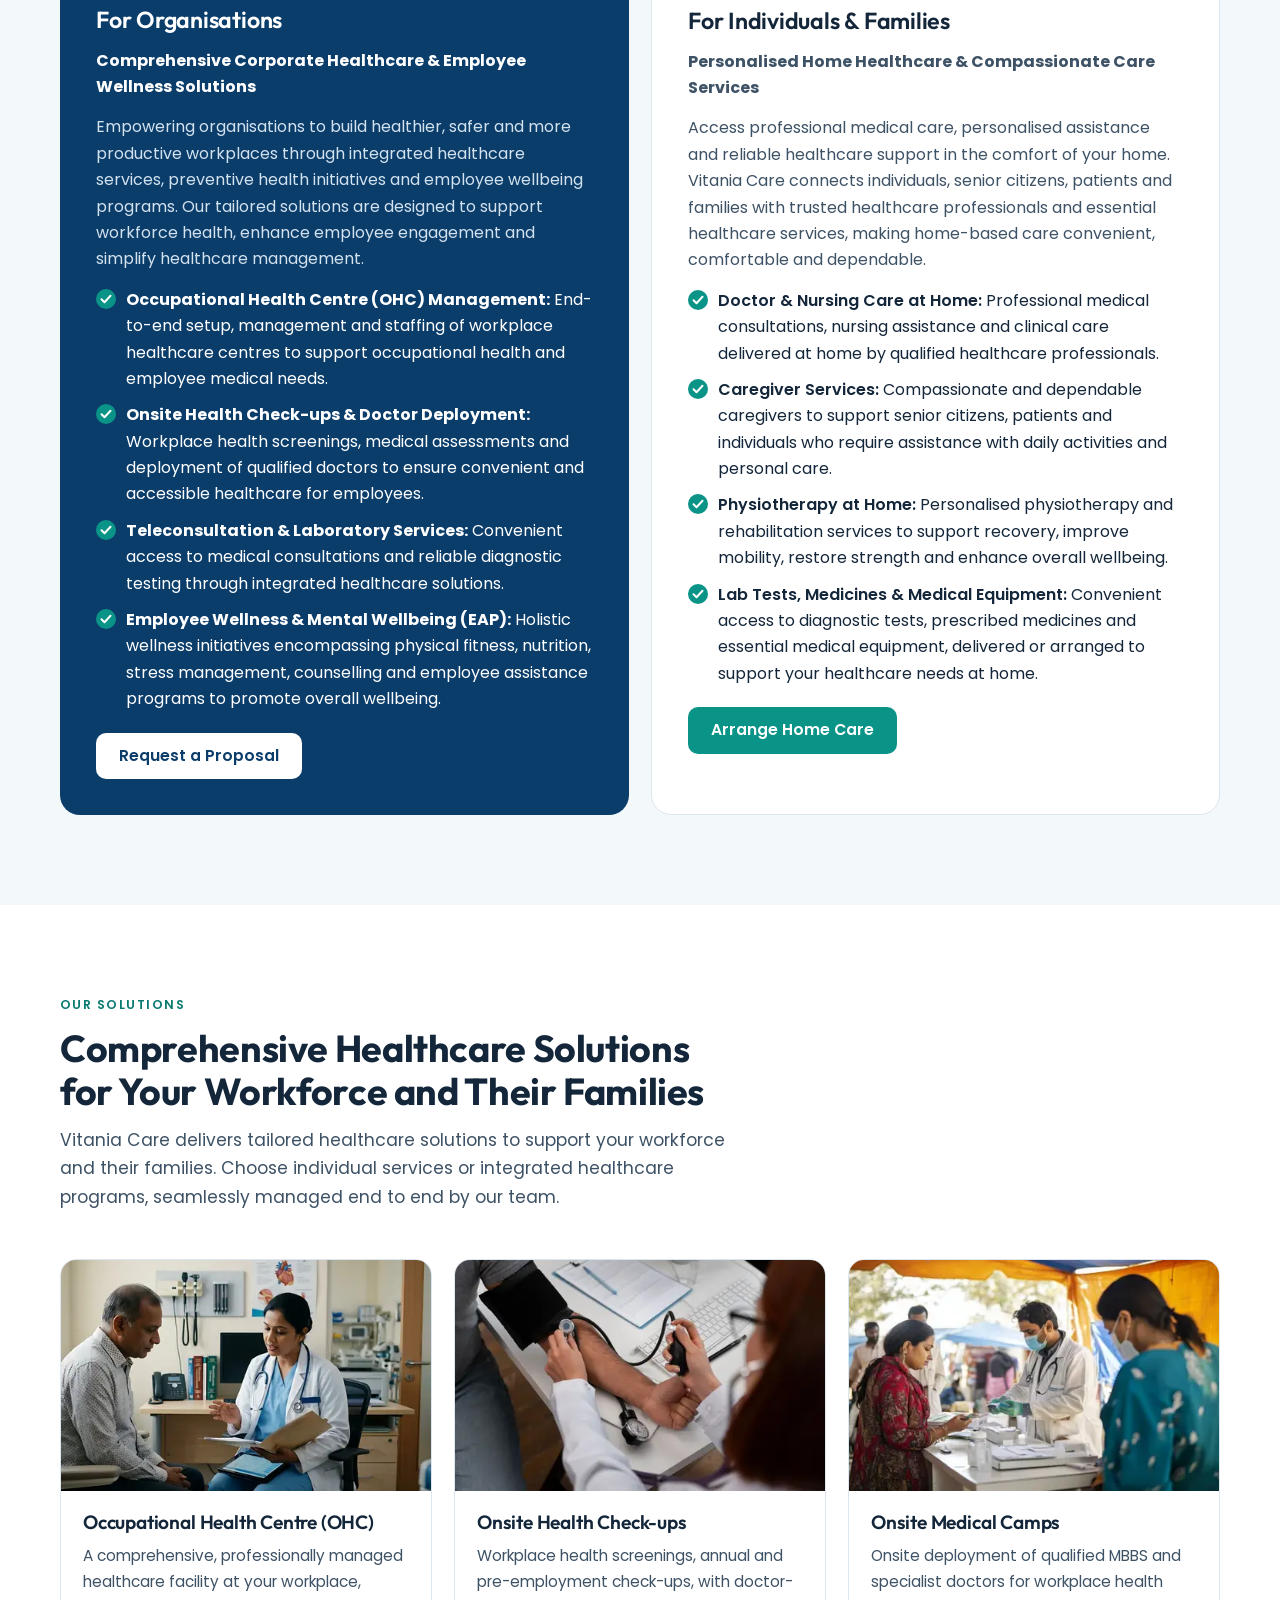
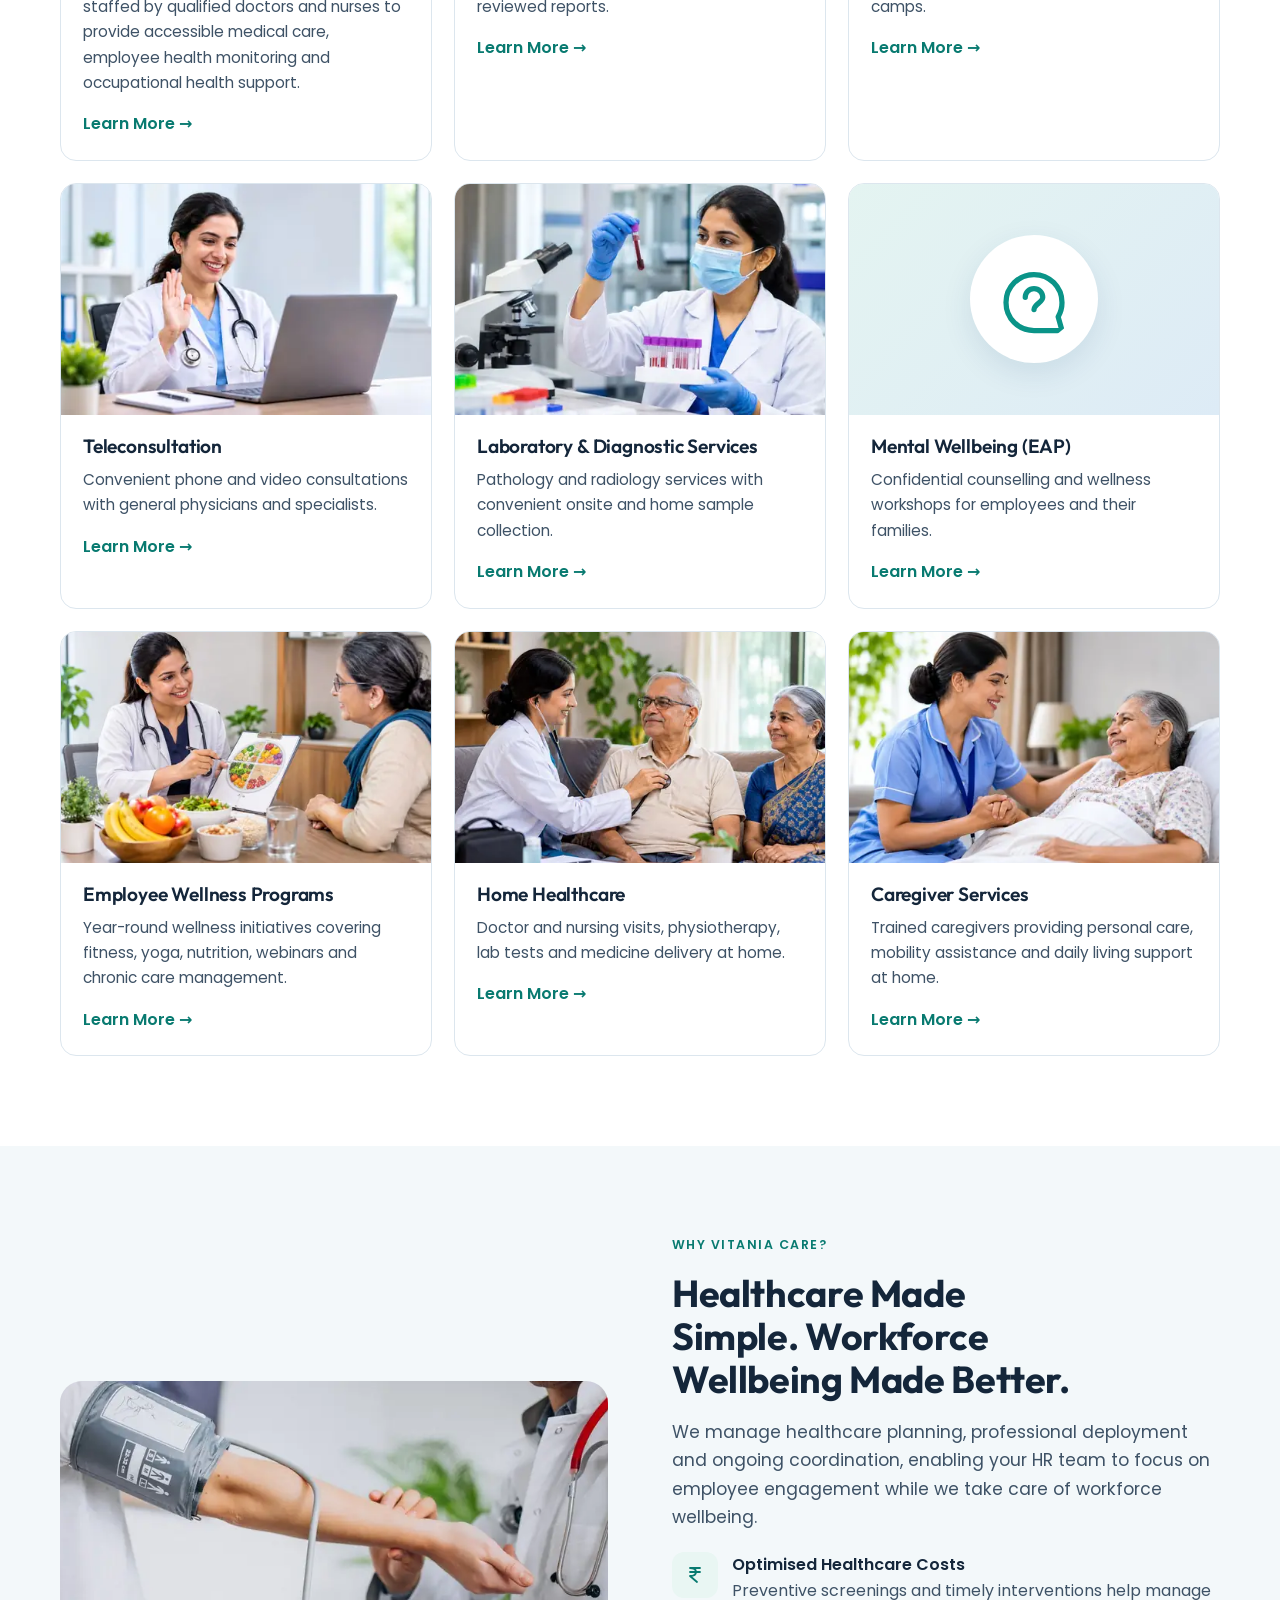
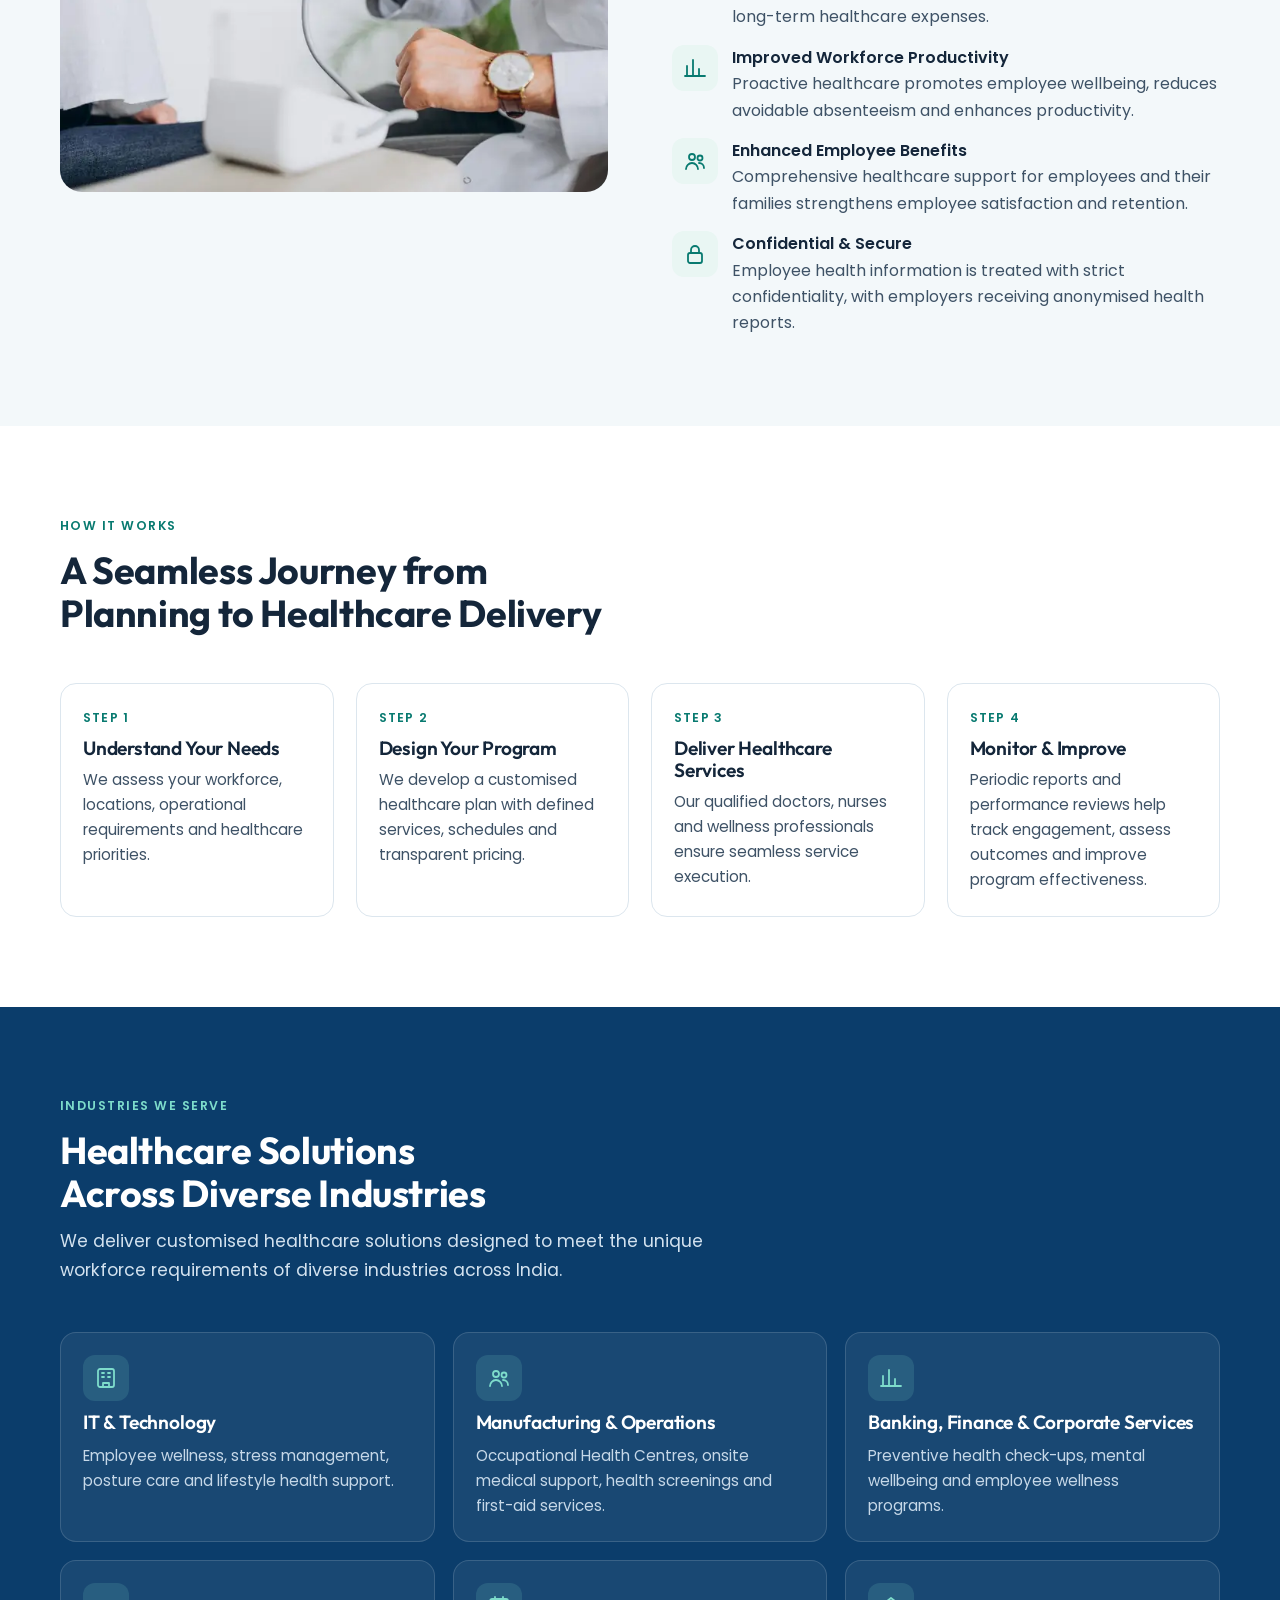
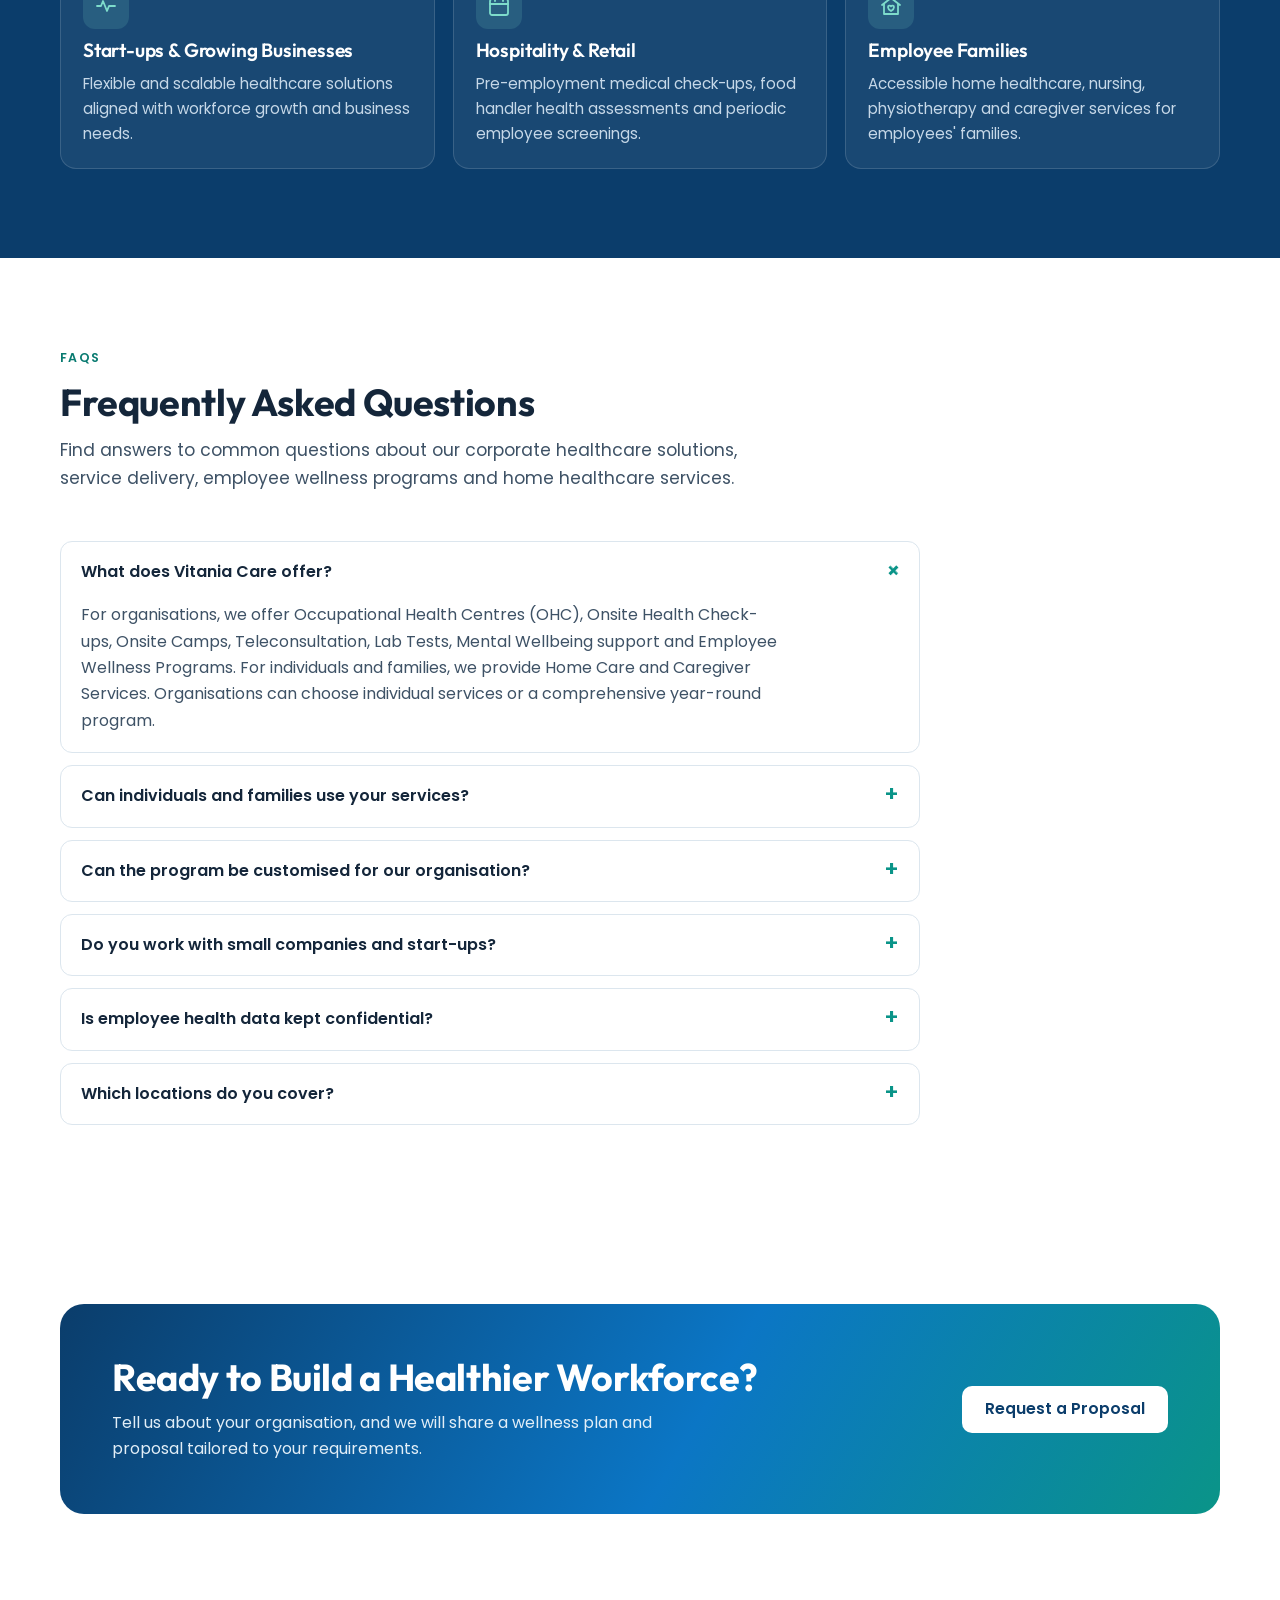
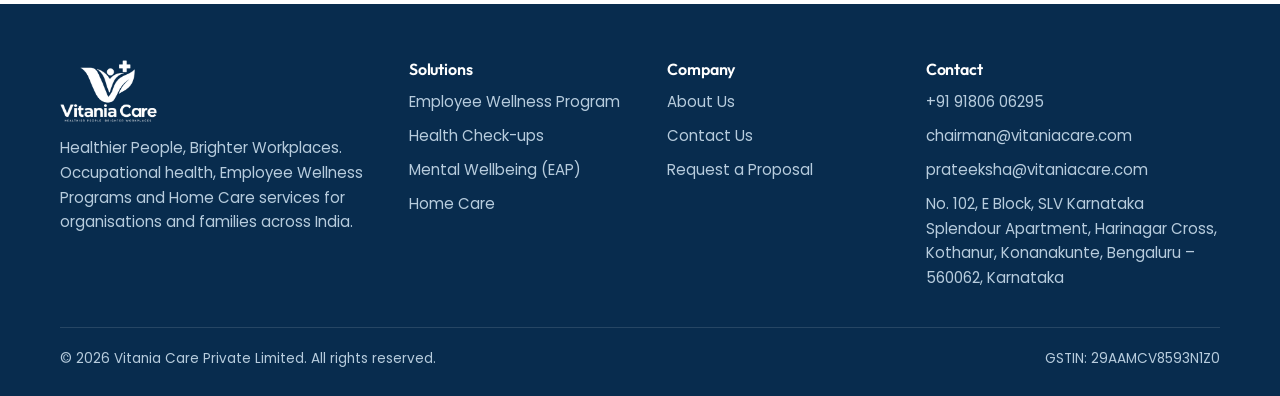
==== commit 507d5203: "Switch fonts to Outfit (headings) and Poppins (body) Co-Authored-By: Claude Opus 5.5 <noreply@anthro" ====
--- a/index.html
+++ b/index.html
@@ -13,8 +13,8 @@
 <meta property="og:title" content="Vitania Care | Corporate Health & Wellness Partner Across India"><meta property="og:description" content="Corporate health and wellness services across India: Occupational Health Centres, Onsite Health Check-ups, Onsite Camps, Teleconsultation, Lab Tests, Mental Wellbeing support and Home Care."><meta property="og:url" content="https://naveenfreelancer2829-art.github.io/vitania-care-website/">
 <meta property="og:image" content="https://naveenfreelancer2829-art.github.io/vitania-care-website/assets/og-image.jpg"><meta name="twitter:card" content="summary_large_image">
 <link rel="icon" type="image/png" sizes="32x32" href="assets/favicon-32.png"><link rel="apple-touch-icon" href="assets/apple-touch-icon.png">
-<link rel="preload" href="assets/fonts/interdisplay-700.woff" as="font" type="font/woff" crossorigin>
-<link rel="preload" href="assets/fonts/inter-400.woff" as="font" type="font/woff" crossorigin>
+<link rel="preconnect" href="https://fonts.googleapis.com"><link rel="preconnect" href="https://fonts.gstatic.com" crossorigin>
+<link rel="stylesheet" href="https://fonts.googleapis.com/css2?family=Outfit:wght@500;600;700&family=Poppins:wght@400;500;600;700&display=swap">
 <link rel="stylesheet" href="styles.css">
 <script type="application/ld+json">{"@context": "https://schema.org", "@graph": [{"@type": "MedicalBusiness", "@id": "https://naveenfreelancer2829-art.github.io/vitania-care-website/#org", "name": "Vitania Care", "legalName": "Vitania Care Private Limited", "slogan": "Healthier People, Brighter Workplaces", "url": "https://naveenfreelancer2829-art.github.io/vitania-care-website/", "logo": "https://naveenfreelancer2829-art.github.io/vitania-care-website/assets/logo.png", "image": "https://naveenfreelancer2829-art.github.io/vitania-care-website/assets/og-image.jpg", "email": "chairman@vitaniacare.com", "taxID": "29AAMCV8593N1Z0", "address": {"@type": "PostalAddress", "streetAddress": "No. 102, E Block, SLV Karnataka Splendour Apartment, Harinagar Cross, Kothanur, Konanakunte", "addressLocality": "Bengaluru", "addressRegion": "Karnataka", "postalCode": "560062", "addressCountry": "IN"}, "areaServed": {"@type": "Country", "name": "India"}, "founder": [{"@type": "Person", "name": "Sanjeet Kumar", "jobTitle": "Founder & CEO"}, {"@type": "Person", "name": "Prateeksha Devadiga", "jobTitle": "Co-Founder & Head of Operations"}], "telephone": "+91 91806 06295"}, {"@type": "WebPage", "url": "https://naveenfreelancer2829-art.github.io/vitania-care-website/", "name": "Vitania Care | Corporate Health & Wellness Partner Across India", "description": "Corporate health and wellness services across India: Occupational Health Centres, Onsite Health Check-ups, Onsite Camps, Teleconsultation, Lab Tests, Mental Wellbeing support and Home Care.", "inLanguage": "en-IN", "about": {"@id": "https://naveenfreelancer2829-art.github.io/vitania-care-website/#org"}}, {"@type": "FAQPage", "mainEntity": [{"@type": "Question", "name": "What does Vitania Care offer?", "acceptedAnswer": {"@type": "Answer", "text": "For organisations, we offer Occupational Health Centres (OHC), Onsite Health Check-ups, Onsite Camps, Teleconsultation, Lab Tests, Mental Wellbeing support and Employee Wellness Programs. For individuals and families, we provide Home Care and Caregiver Services. Organisations can choose individual services or a comprehensive year-round program."}}, {"@type": "Question", "name": "Can individuals and families use your services?", "acceptedAnswer": {"@type": "Answer", "text": "Yes. Individuals and families can book Home Care, Caregiver Services, physiotherapy, lab tests at home, and medicines and medical equipment directly with us."}}, {"@type": "Question", "name": "Can the program be customised for our organisation?", "acceptedAnswer": {"@type": "Answer", "text": "Yes. Every program is planned around your team size, office locations, work shifts, health priorities and budget."}}, {"@type": "Question", "name": "Do you work with small companies and start-ups?", "acceptedAnswer": {"@type": "Answer", "text": "Yes. We work with organisations of all sizes, from early-stage start-ups to large enterprises with multiple offices."}}, {"@type": "Question", "name": "Is employee health data kept confidential?", "acceptedAnswer": {"@type": "Answer", "text": "Yes. Individual health records are shared only with the employee concerned. Employers receive anonymised, summary-level reports."}}, {"@type": "Question", "name": "Which locations do you cover?", "acceptedAnswer": {"@type": "Answer", "text": "We cover locations across India. Onsite services, such as Occupational Health Centres, Onsite Health Check-ups and Onsite Camps, are arranged at your office locations, while Teleconsultation, counselling, webinars and seminars are available nationwide."}}]}]}</script>
 </head>
--- a/styles.css
+++ b/styles.css
@@ -1,18 +1,13 @@
 /* Vitania Care website v2
    Layout: utility bar → sticky header → split hero → solution cards → alternating feature bands → steps → FAQ → CTA → footer.
    Single light theme by design (corporate healthcare); every colour is set explicitly. */
-@font-face{font-family:"Inter";font-weight:400;font-display:swap;src:url(assets/fonts/inter-400.woff) format("woff")}
-@font-face{font-family:"Inter";font-weight:500;font-display:swap;src:url(assets/fonts/inter-500.woff) format("woff")}
-@font-face{font-family:"Inter";font-weight:600 700;font-display:swap;src:url(assets/fonts/inter-600.woff) format("woff")}
-@font-face{font-family:"Inter Display";font-weight:600;font-display:swap;src:url(assets/fonts/interdisplay-600.woff) format("woff")}
-@font-face{font-family:"Inter Display";font-weight:700;font-display:swap;src:url(assets/fonts/interdisplay-700.woff) format("woff")}
 
 :root{
   --navy:#0B3D6B; --navy-2:#082C4E; --blue:#0B76C5; --teal:#0A9488; --teal-ink:#087A70; --green:#3DAA5C;
   --bg:#FFFFFF; --soft:#F3F8FA; --mint:#E9F6F3; --sky:#EAF3FB;
   --ink:#14263A; --body:#3E5266; --muted:#64778A; --line:#DCE6EE;
-  --display:"Inter Display","Inter",system-ui,-apple-system,"Segoe UI",Roboto,sans-serif;
-  --text:"Inter",system-ui,-apple-system,"Segoe UI",Roboto,sans-serif;
+  --display:"Outfit",system-ui,-apple-system,"Segoe UI",Roboto,sans-serif;
+  --text:"Poppins",system-ui,-apple-system,"Segoe UI",Roboto,sans-serif;
   --r:16px; --shadow:0 12px 32px -18px rgba(11,61,107,.35);
   color-scheme:light;
 }
@@ -23,7 +18,7 @@
 img{max-width:100%;height:auto;display:block}
 a{color:inherit}
 p{margin:0}
-h1,h2,h3,h4{font-family:var(--display);color:var(--ink);margin:0;line-height:1.15;letter-spacing:-.015em;text-wrap:balance}
+h1,h2,h3,h4{font-family:var(--display);color:var(--ink);margin:0;line-height:1.15;letter-spacing:-.01em;text-wrap:balance}
 h1{font-size:clamp(2.1rem,4.4vw,3.4rem);font-weight:700}
 h2{font-size:clamp(1.65rem,3vw,2.35rem);font-weight:700}
 h3{font-size:1.2rem;font-weight:600}
@@ -274,6 +269,7 @@
 .aud-org h3{color:#fff}
 .aud-org .ico{background:rgba(126,220,203,.15);color:#7EDCCB}
 .aud-org .ticks li{color:#fff}
+.aud-org .ticks b,.aud-org p b{color:#fff;font-weight:700}
 .aud-family{background:#fff;border:1px solid var(--line)}
 @media (max-width:820px){.audience{grid-template-columns:1fr}}
 
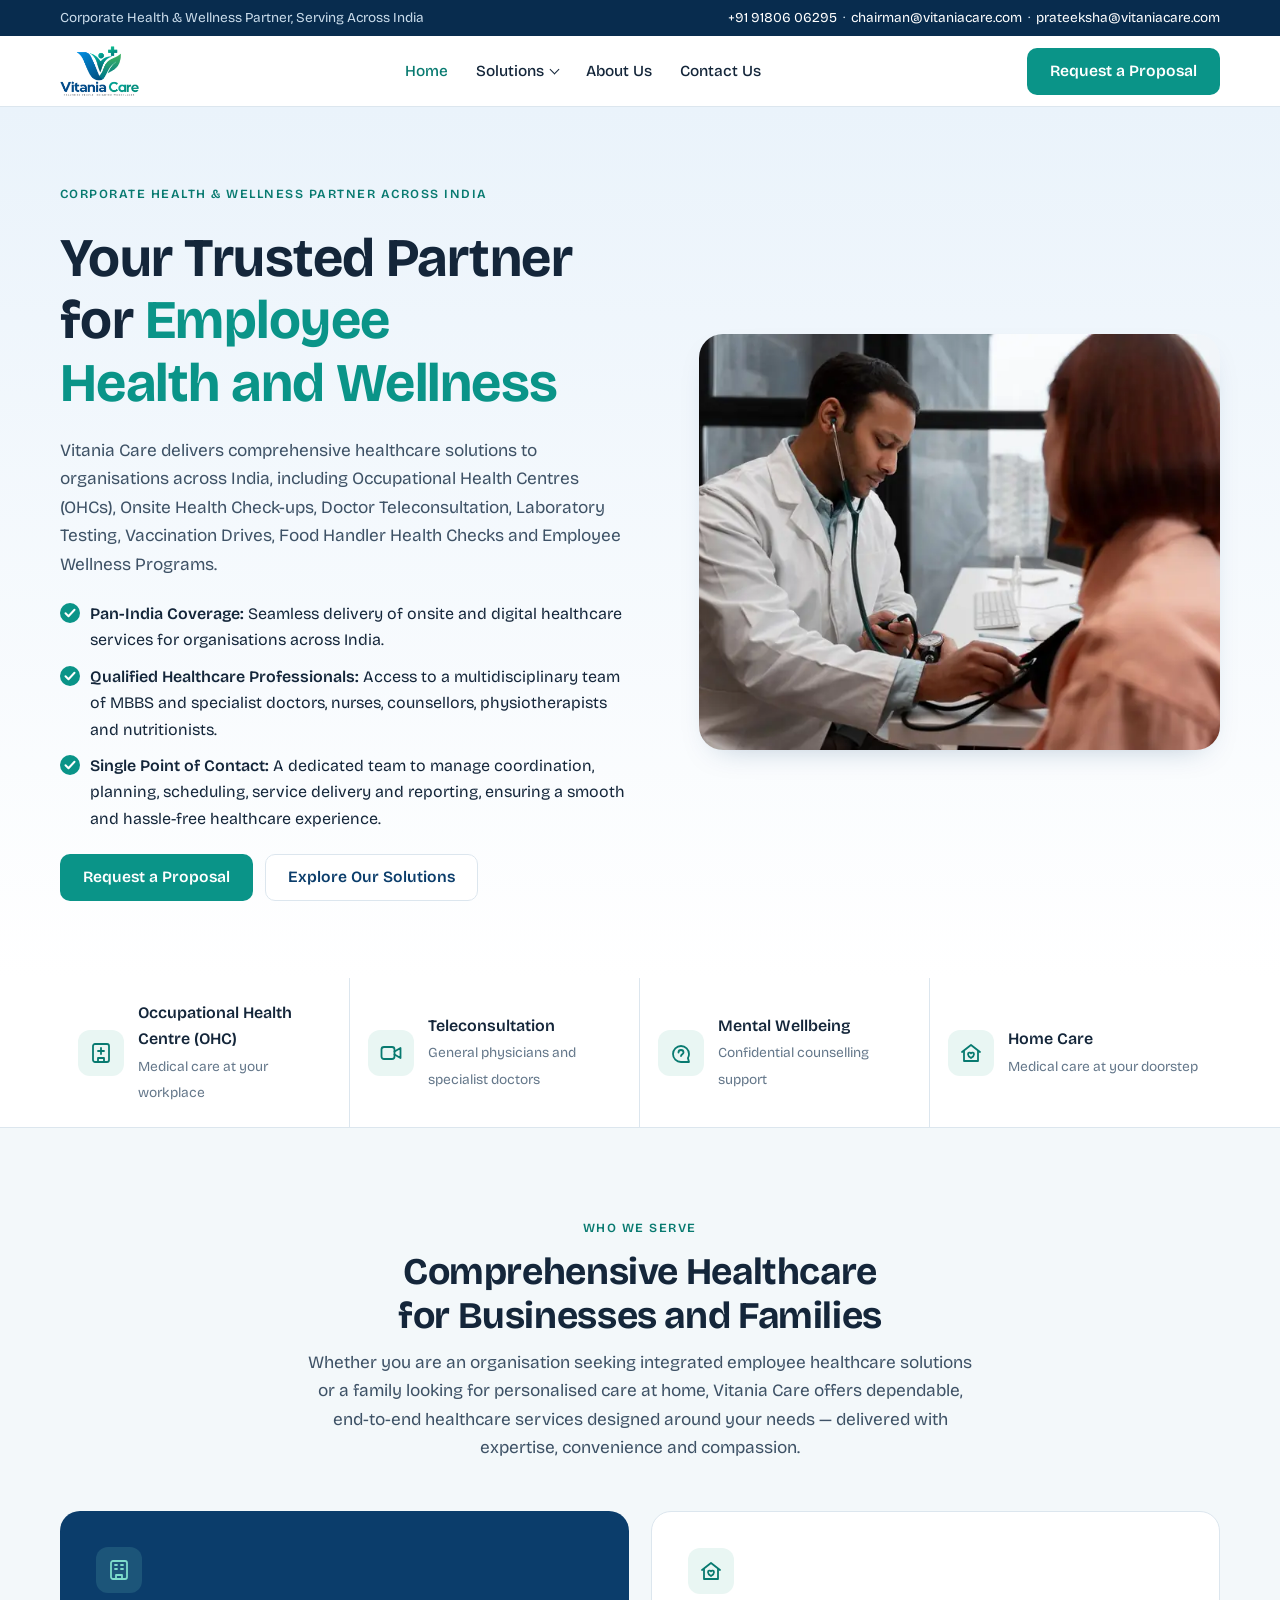
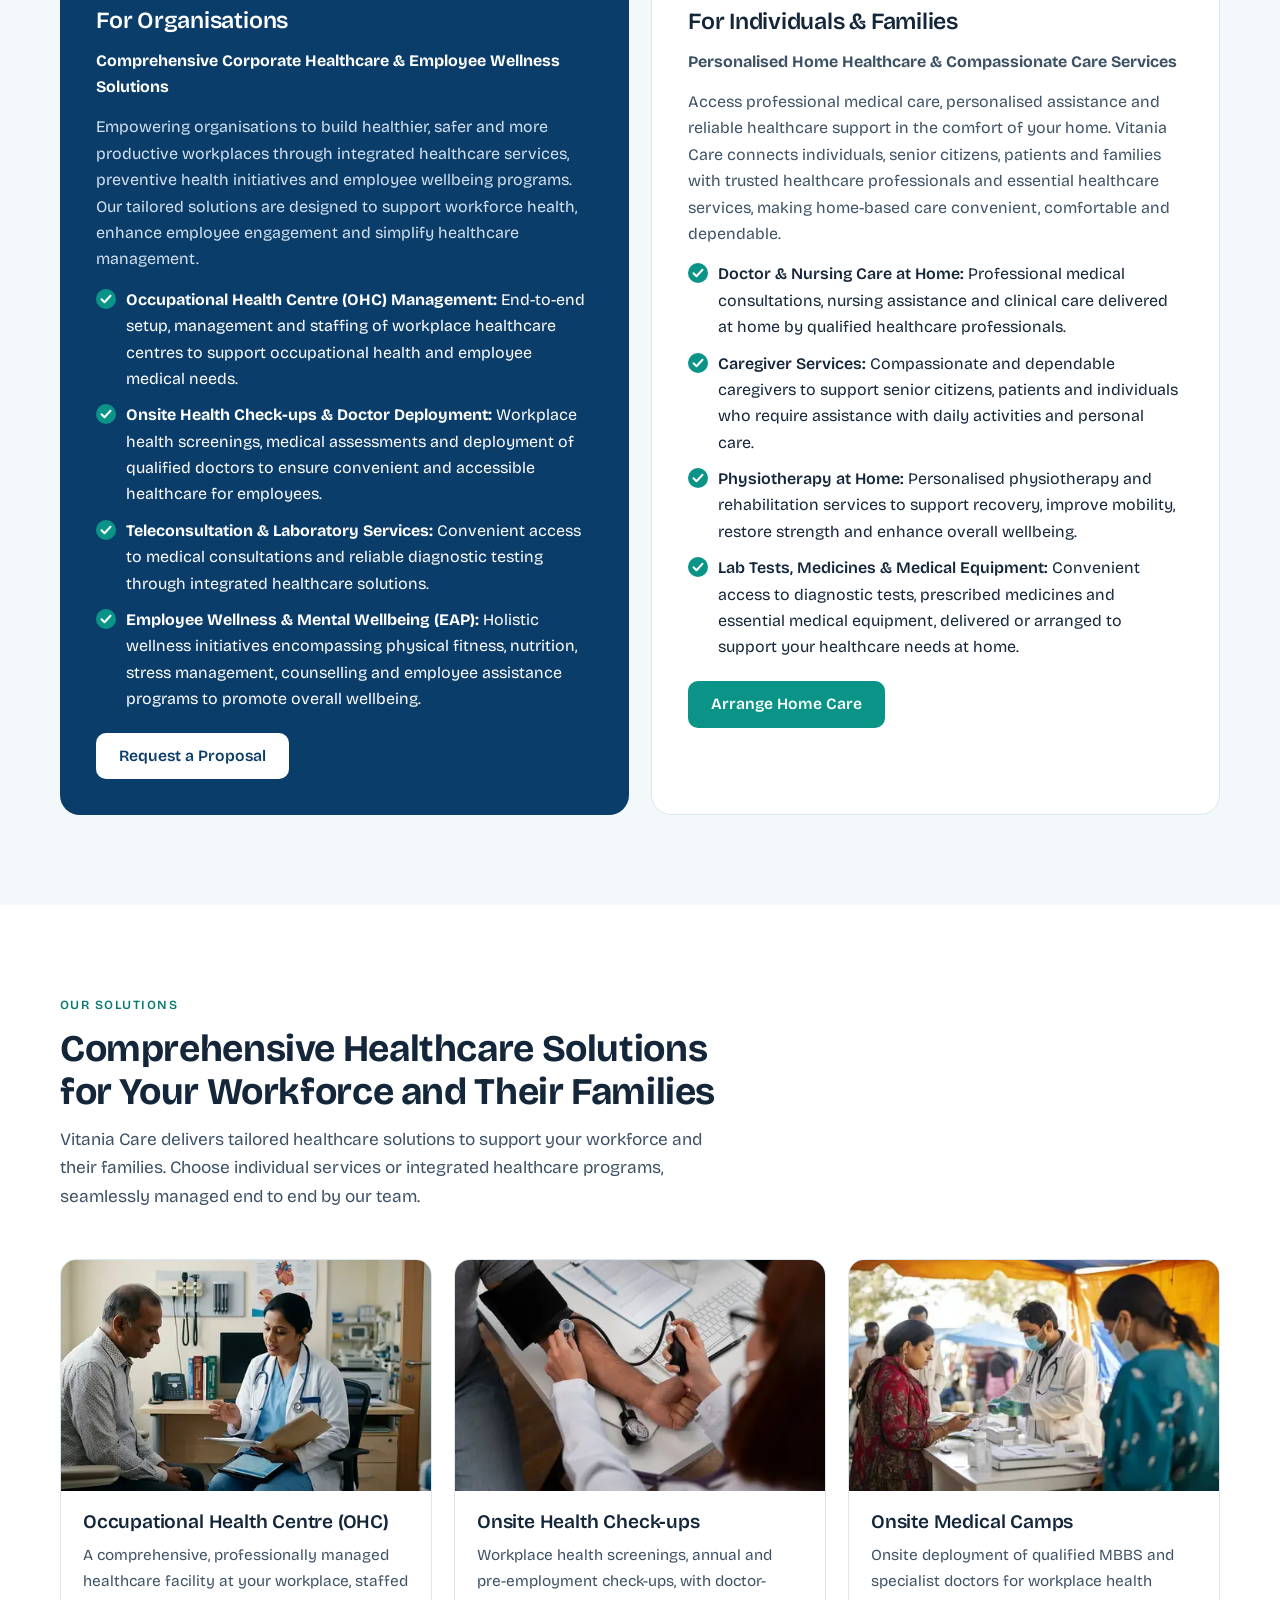
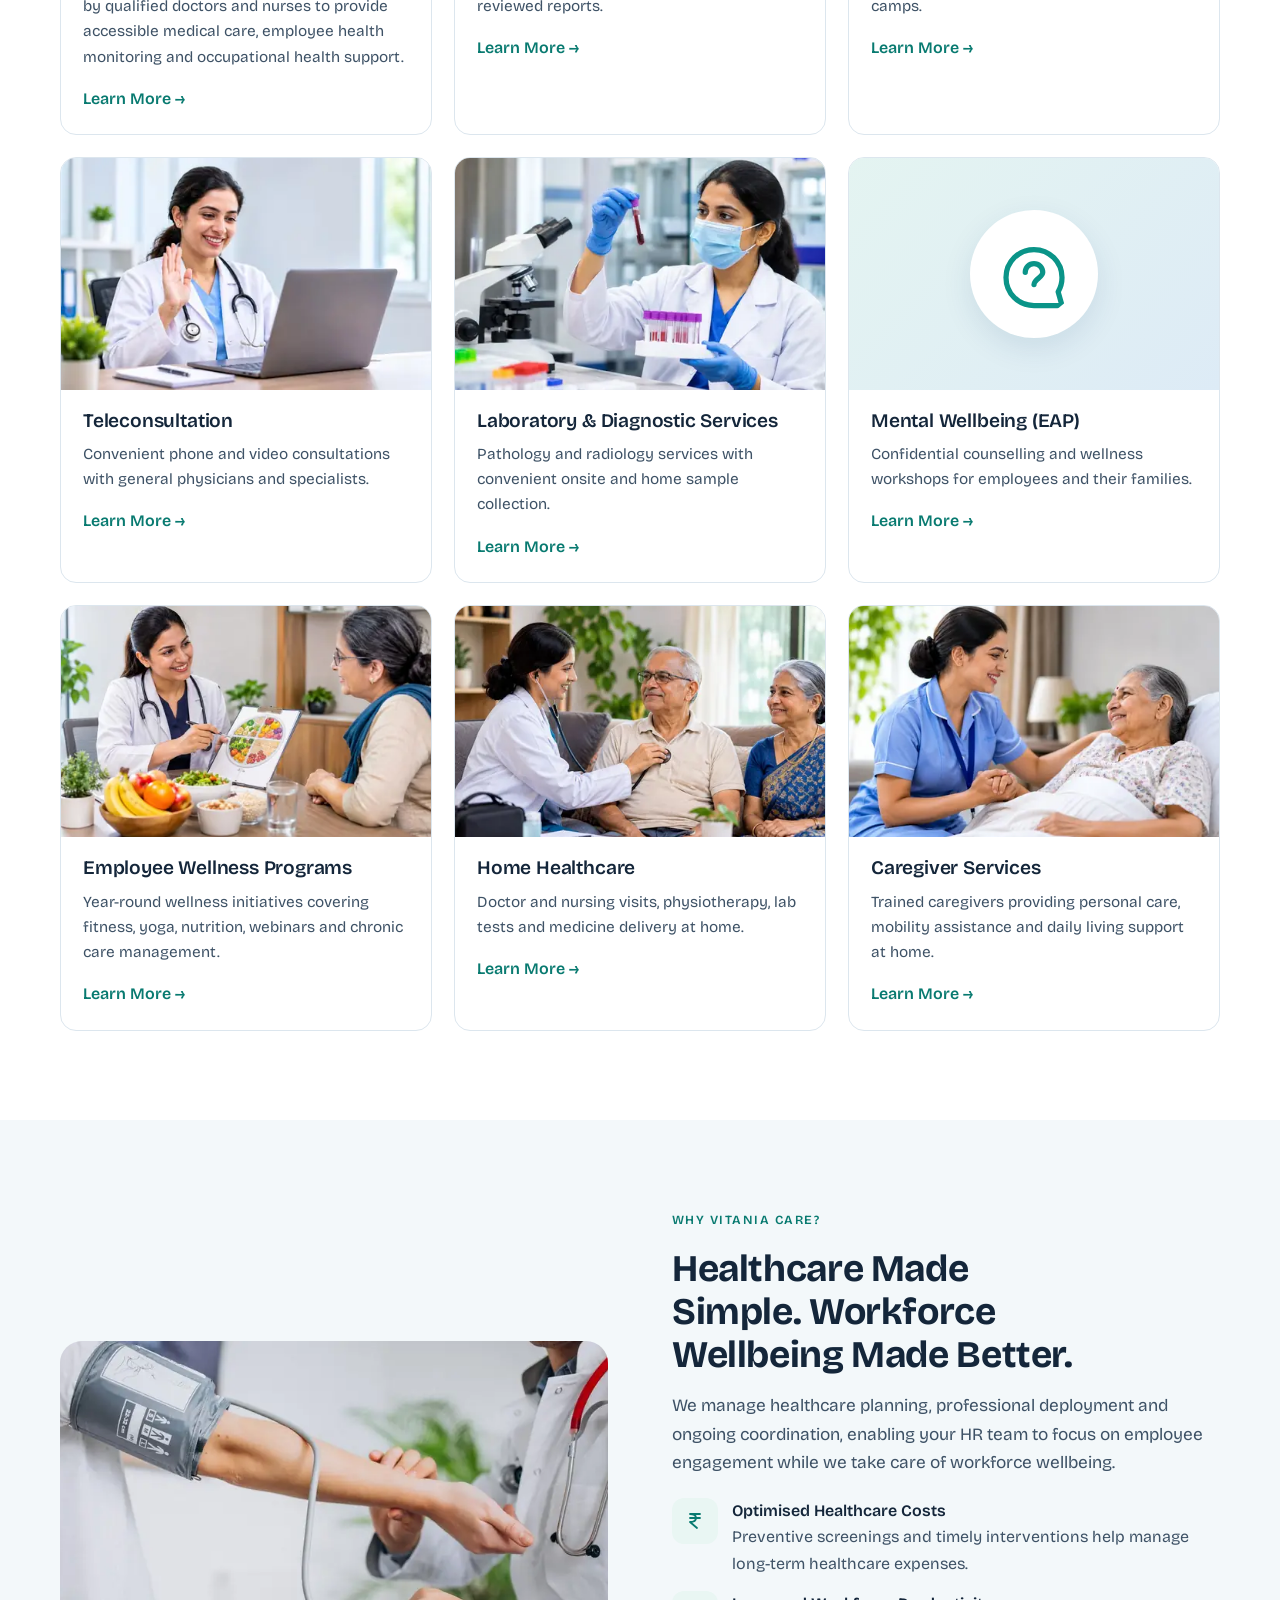
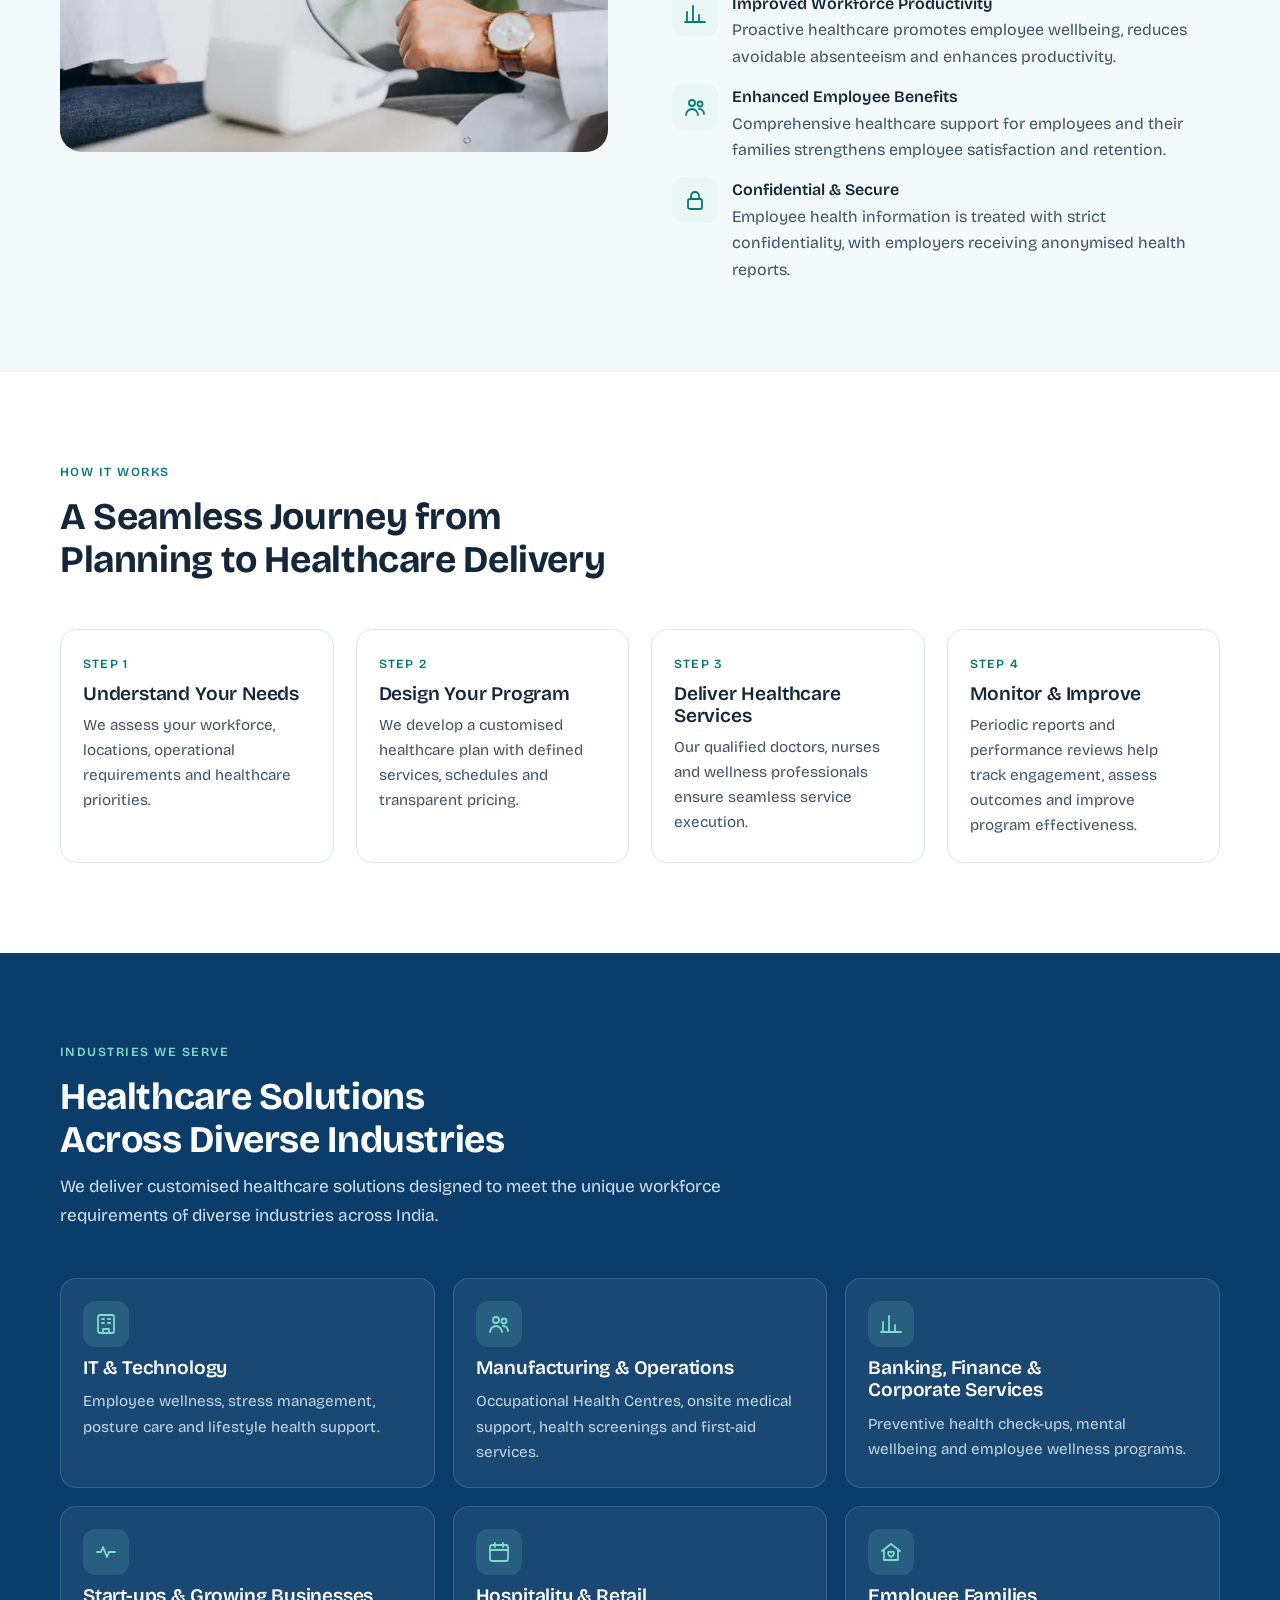
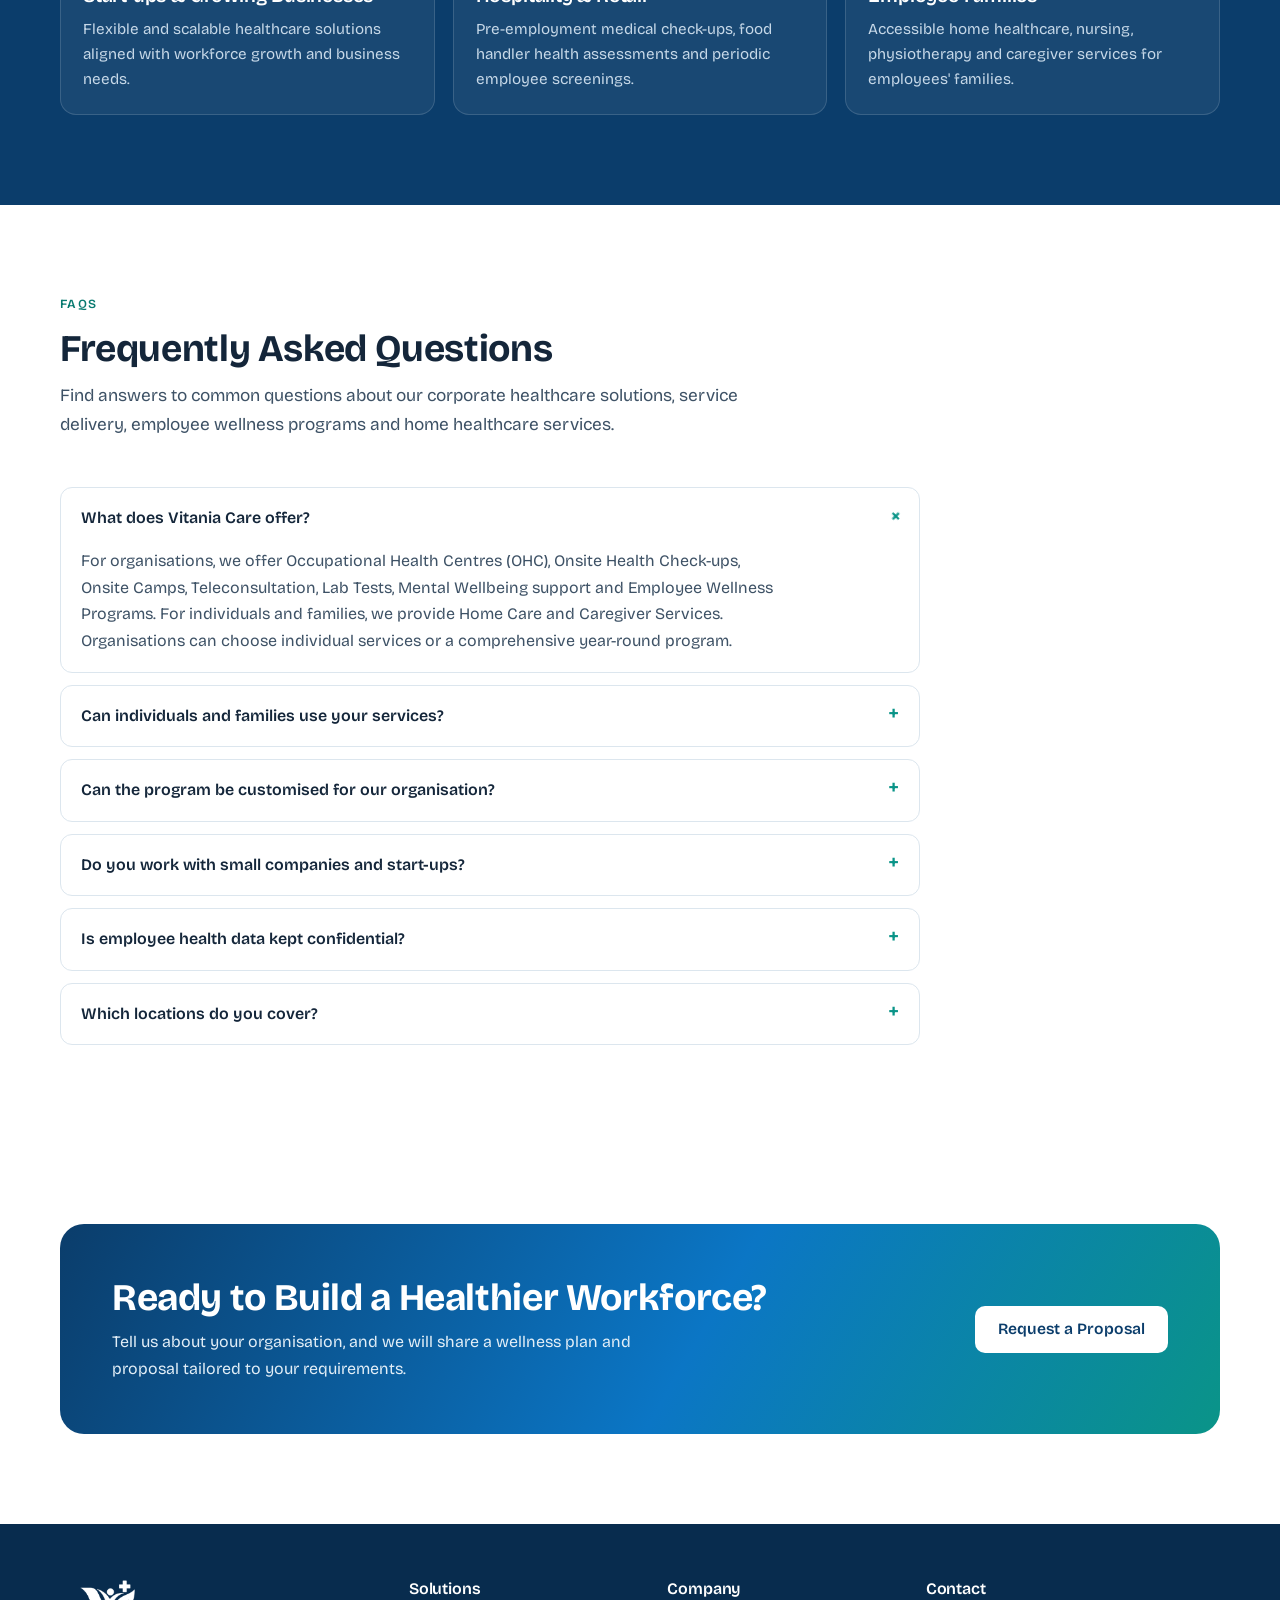
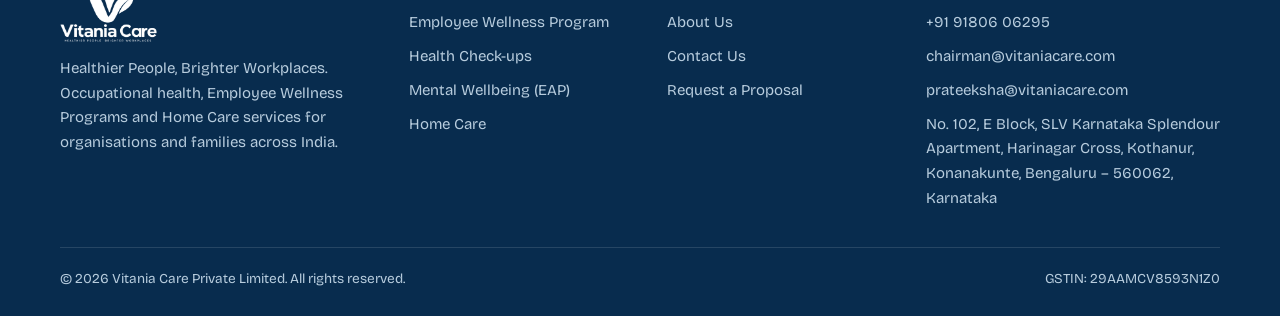
==== commit 1bdfec54: "Use Bricolage Grotesque font (matches naveenfreelancer.com) Co-Authored-By: Claude Opus 5.5 <noreply" ====
--- a/index.html
+++ b/index.html
@@ -14,7 +14,7 @@
 <meta property="og:image" content="https://naveenfreelancer2829-art.github.io/vitania-care-website/assets/og-image.jpg"><meta name="twitter:card" content="summary_large_image">
 <link rel="icon" type="image/png" sizes="32x32" href="assets/favicon-32.png"><link rel="apple-touch-icon" href="assets/apple-touch-icon.png">
 <link rel="preconnect" href="https://fonts.googleapis.com"><link rel="preconnect" href="https://fonts.gstatic.com" crossorigin>
-<link rel="stylesheet" href="https://fonts.googleapis.com/css2?family=Outfit:wght@500;600;700&family=Poppins:wght@400;500;600;700&display=swap">
+<link rel="stylesheet" href="https://fonts.googleapis.com/css2?family=Bricolage+Grotesque:opsz,wght@12..96,300;12..96,400;12..96,500;12..96,600;12..96,700&display=swap">
 <link rel="stylesheet" href="styles.css">
 <script type="application/ld+json">{"@context": "https://schema.org", "@graph": [{"@type": "MedicalBusiness", "@id": "https://naveenfreelancer2829-art.github.io/vitania-care-website/#org", "name": "Vitania Care", "legalName": "Vitania Care Private Limited", "slogan": "Healthier People, Brighter Workplaces", "url": "https://naveenfreelancer2829-art.github.io/vitania-care-website/", "logo": "https://naveenfreelancer2829-art.github.io/vitania-care-website/assets/logo.png", "image": "https://naveenfreelancer2829-art.github.io/vitania-care-website/assets/og-image.jpg", "email": "chairman@vitaniacare.com", "taxID": "29AAMCV8593N1Z0", "address": {"@type": "PostalAddress", "streetAddress": "No. 102, E Block, SLV Karnataka Splendour Apartment, Harinagar Cross, Kothanur, Konanakunte", "addressLocality": "Bengaluru", "addressRegion": "Karnataka", "postalCode": "560062", "addressCountry": "IN"}, "areaServed": {"@type": "Country", "name": "India"}, "founder": [{"@type": "Person", "name": "Sanjeet Kumar", "jobTitle": "Founder & CEO"}, {"@type": "Person", "name": "Prateeksha Devadiga", "jobTitle": "Co-Founder & Head of Operations"}], "telephone": "+91 91806 06295"}, {"@type": "WebPage", "url": "https://naveenfreelancer2829-art.github.io/vitania-care-website/", "name": "Vitania Care | Corporate Health & Wellness Partner Across India", "description": "Corporate health and wellness services across India: Occupational Health Centres, Onsite Health Check-ups, Onsite Camps, Teleconsultation, Lab Tests, Mental Wellbeing support and Home Care.", "inLanguage": "en-IN", "about": {"@id": "https://naveenfreelancer2829-art.github.io/vitania-care-website/#org"}}, {"@type": "FAQPage", "mainEntity": [{"@type": "Question", "name": "What does Vitania Care offer?", "acceptedAnswer": {"@type": "Answer", "text": "For organisations, we offer Occupational Health Centres (OHC), Onsite Health Check-ups, Onsite Camps, Teleconsultation, Lab Tests, Mental Wellbeing support and Employee Wellness Programs. For individuals and families, we provide Home Care and Caregiver Services. Organisations can choose individual services or a comprehensive year-round program."}}, {"@type": "Question", "name": "Can individuals and families use your services?", "acceptedAnswer": {"@type": "Answer", "text": "Yes. Individuals and families can book Home Care, Caregiver Services, physiotherapy, lab tests at home, and medicines and medical equipment directly with us."}}, {"@type": "Question", "name": "Can the program be customised for our organisation?", "acceptedAnswer": {"@type": "Answer", "text": "Yes. Every program is planned around your team size, office locations, work shifts, health priorities and budget."}}, {"@type": "Question", "name": "Do you work with small companies and start-ups?", "acceptedAnswer": {"@type": "Answer", "text": "Yes. We work with organisations of all sizes, from early-stage start-ups to large enterprises with multiple offices."}}, {"@type": "Question", "name": "Is employee health data kept confidential?", "acceptedAnswer": {"@type": "Answer", "text": "Yes. Individual health records are shared only with the employee concerned. Employers receive anonymised, summary-level reports."}}, {"@type": "Question", "name": "Which locations do you cover?", "acceptedAnswer": {"@type": "Answer", "text": "We cover locations across India. Onsite services, such as Occupational Health Centres, Onsite Health Check-ups and Onsite Camps, are arranged at your office locations, while Teleconsultation, counselling, webinars and seminars are available nationwide."}}]}]}</script>
 </head>
--- a/styles.css
+++ b/styles.css
@@ -6,8 +6,8 @@
   --navy:#0B3D6B; --navy-2:#082C4E; --blue:#0B76C5; --teal:#0A9488; --teal-ink:#087A70; --green:#3DAA5C;
   --bg:#FFFFFF; --soft:#F3F8FA; --mint:#E9F6F3; --sky:#EAF3FB;
   --ink:#14263A; --body:#3E5266; --muted:#64778A; --line:#DCE6EE;
-  --display:"Outfit",system-ui,-apple-system,"Segoe UI",Roboto,sans-serif;
-  --text:"Poppins",system-ui,-apple-system,"Segoe UI",Roboto,sans-serif;
+  --display:"Bricolage Grotesque",ui-sans-serif,system-ui,-apple-system,"Segoe UI",Roboto,sans-serif;
+  --text:"Bricolage Grotesque",ui-sans-serif,system-ui,-apple-system,"Segoe UI",Roboto,sans-serif;
   --r:16px; --shadow:0 12px 32px -18px rgba(11,61,107,.35);
   color-scheme:light;
 }
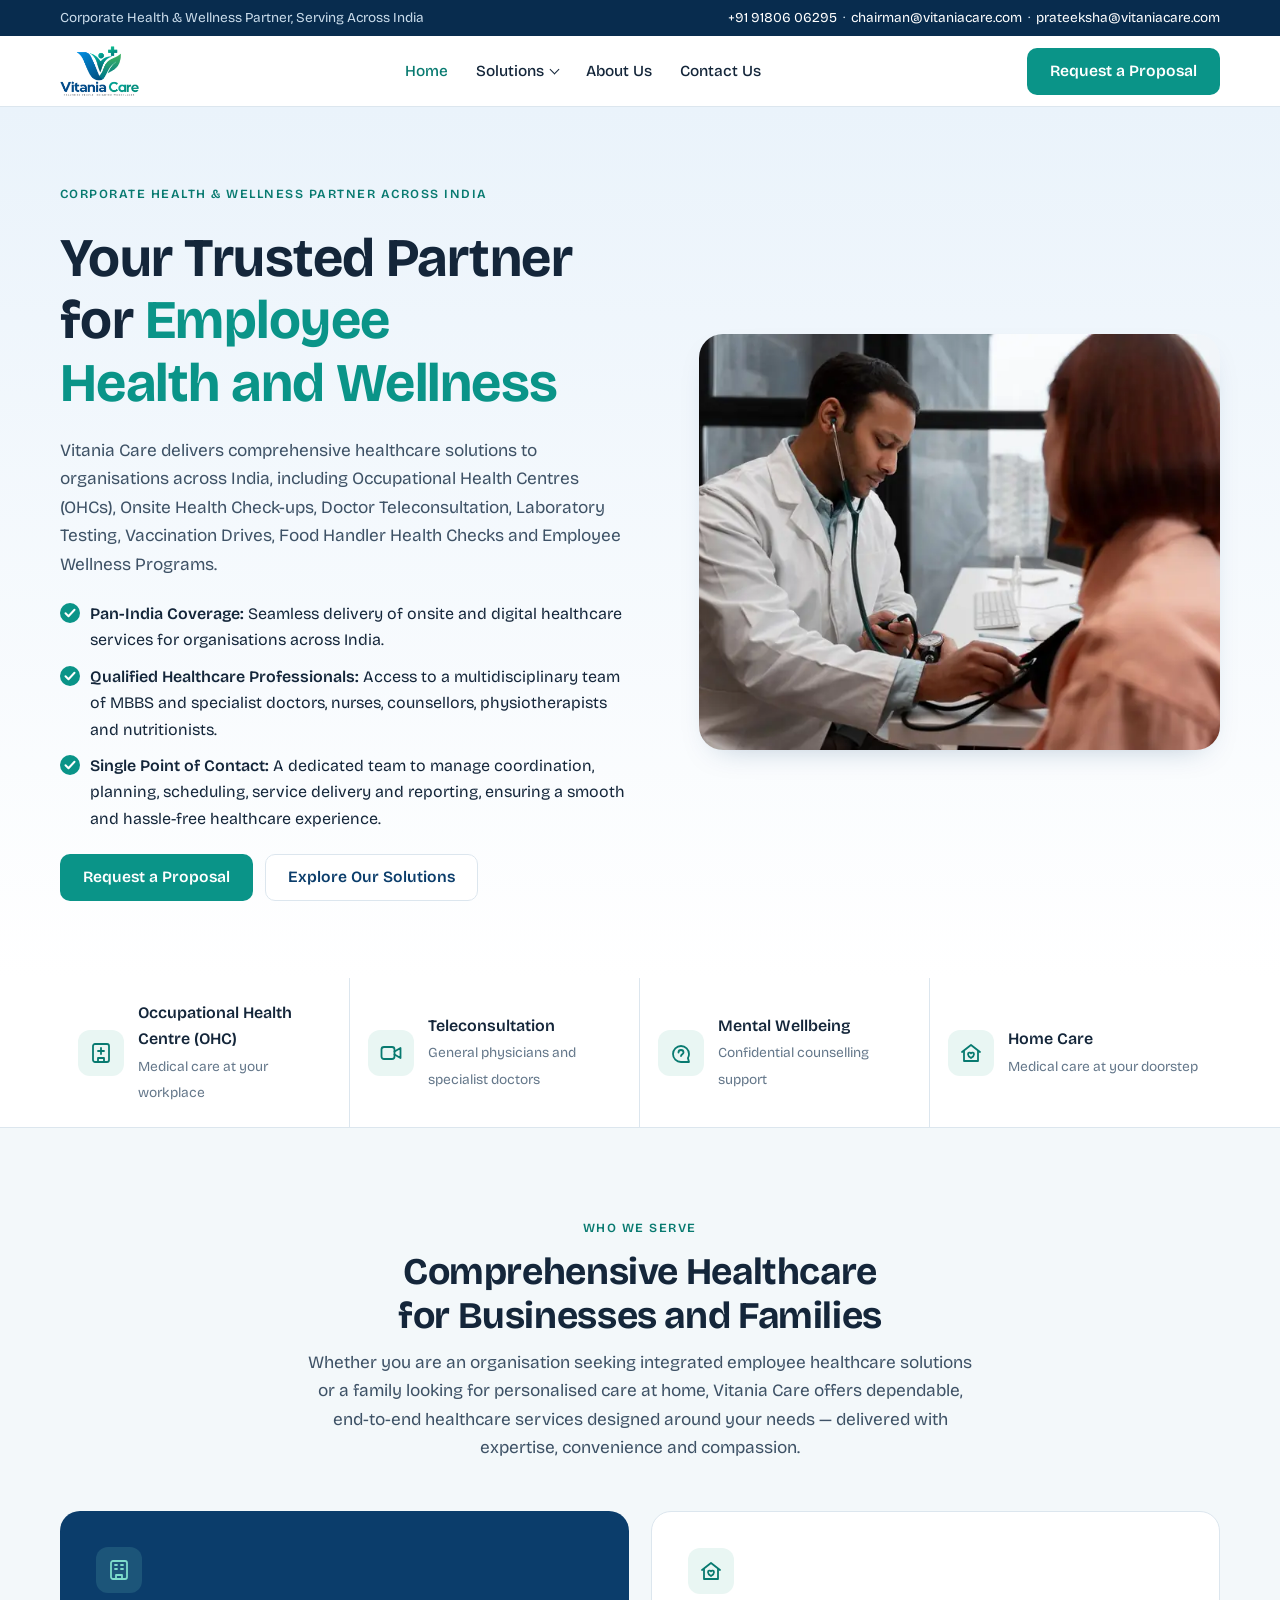
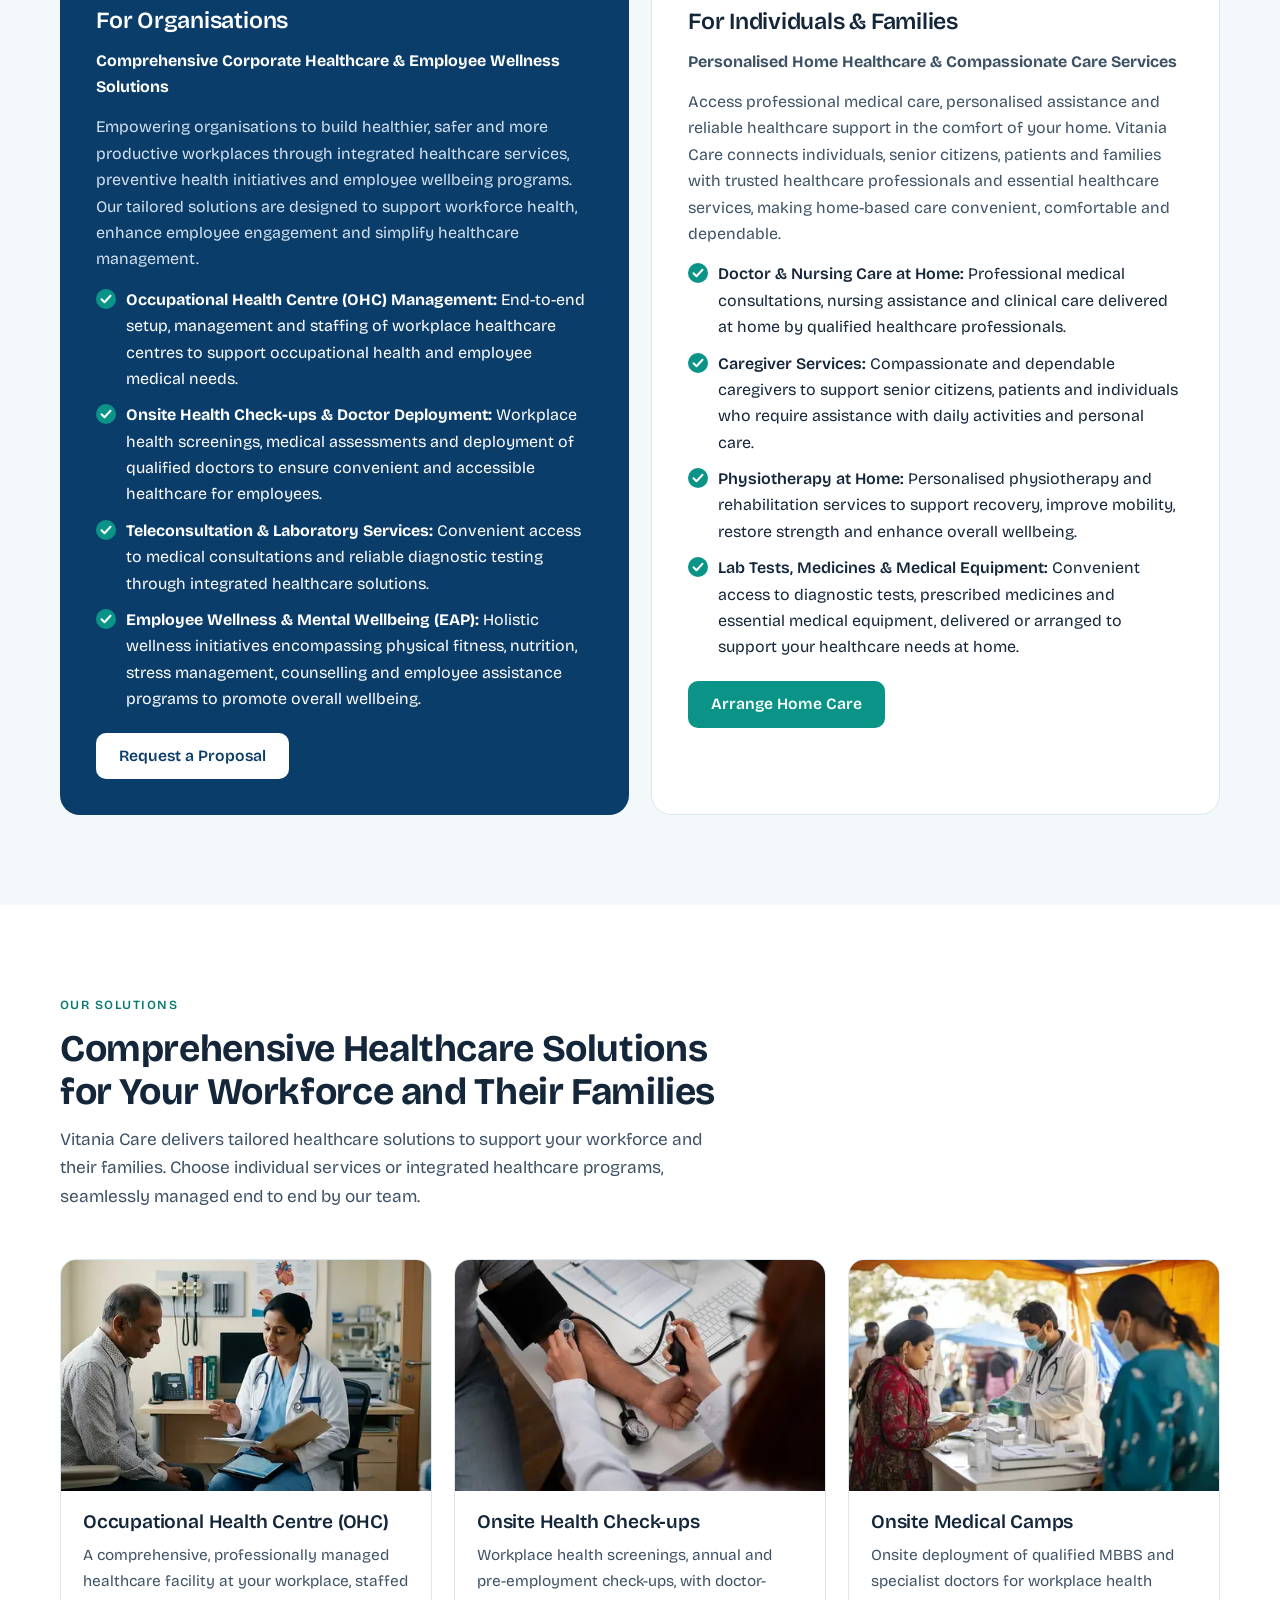
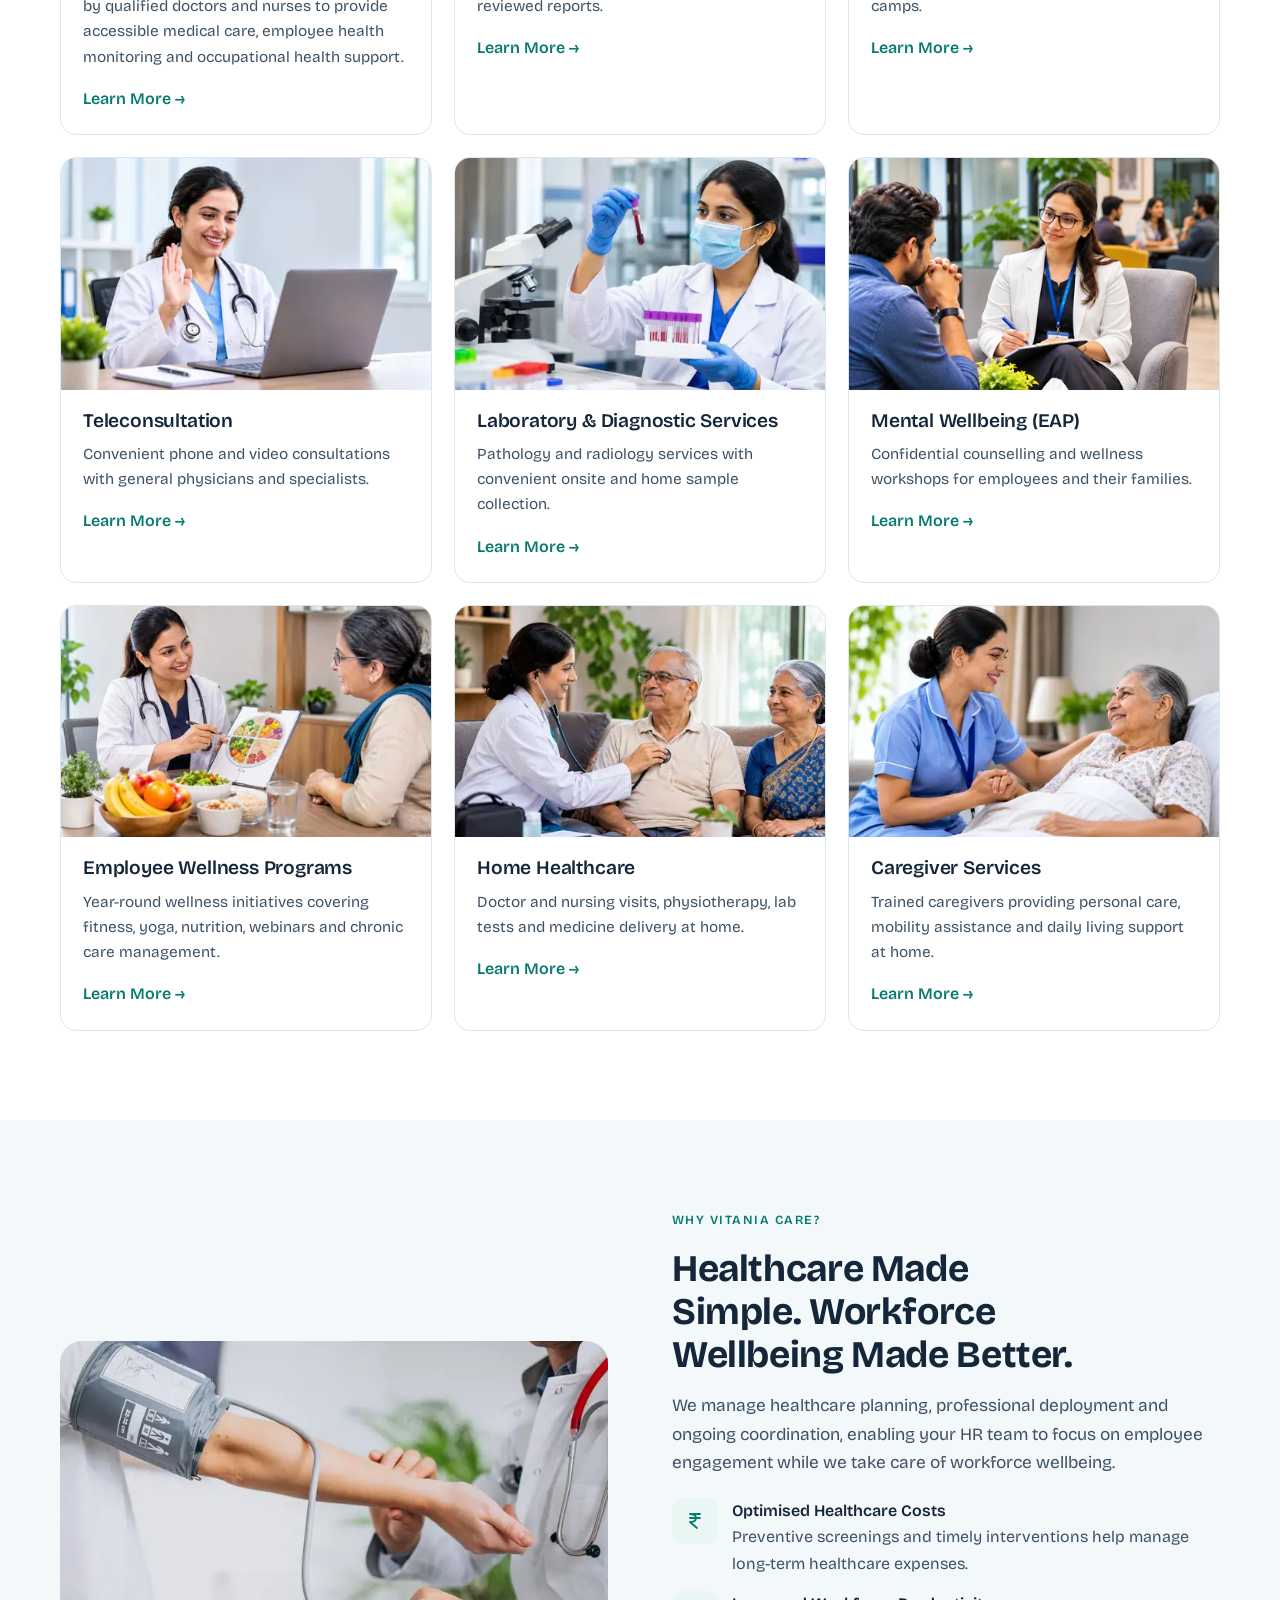
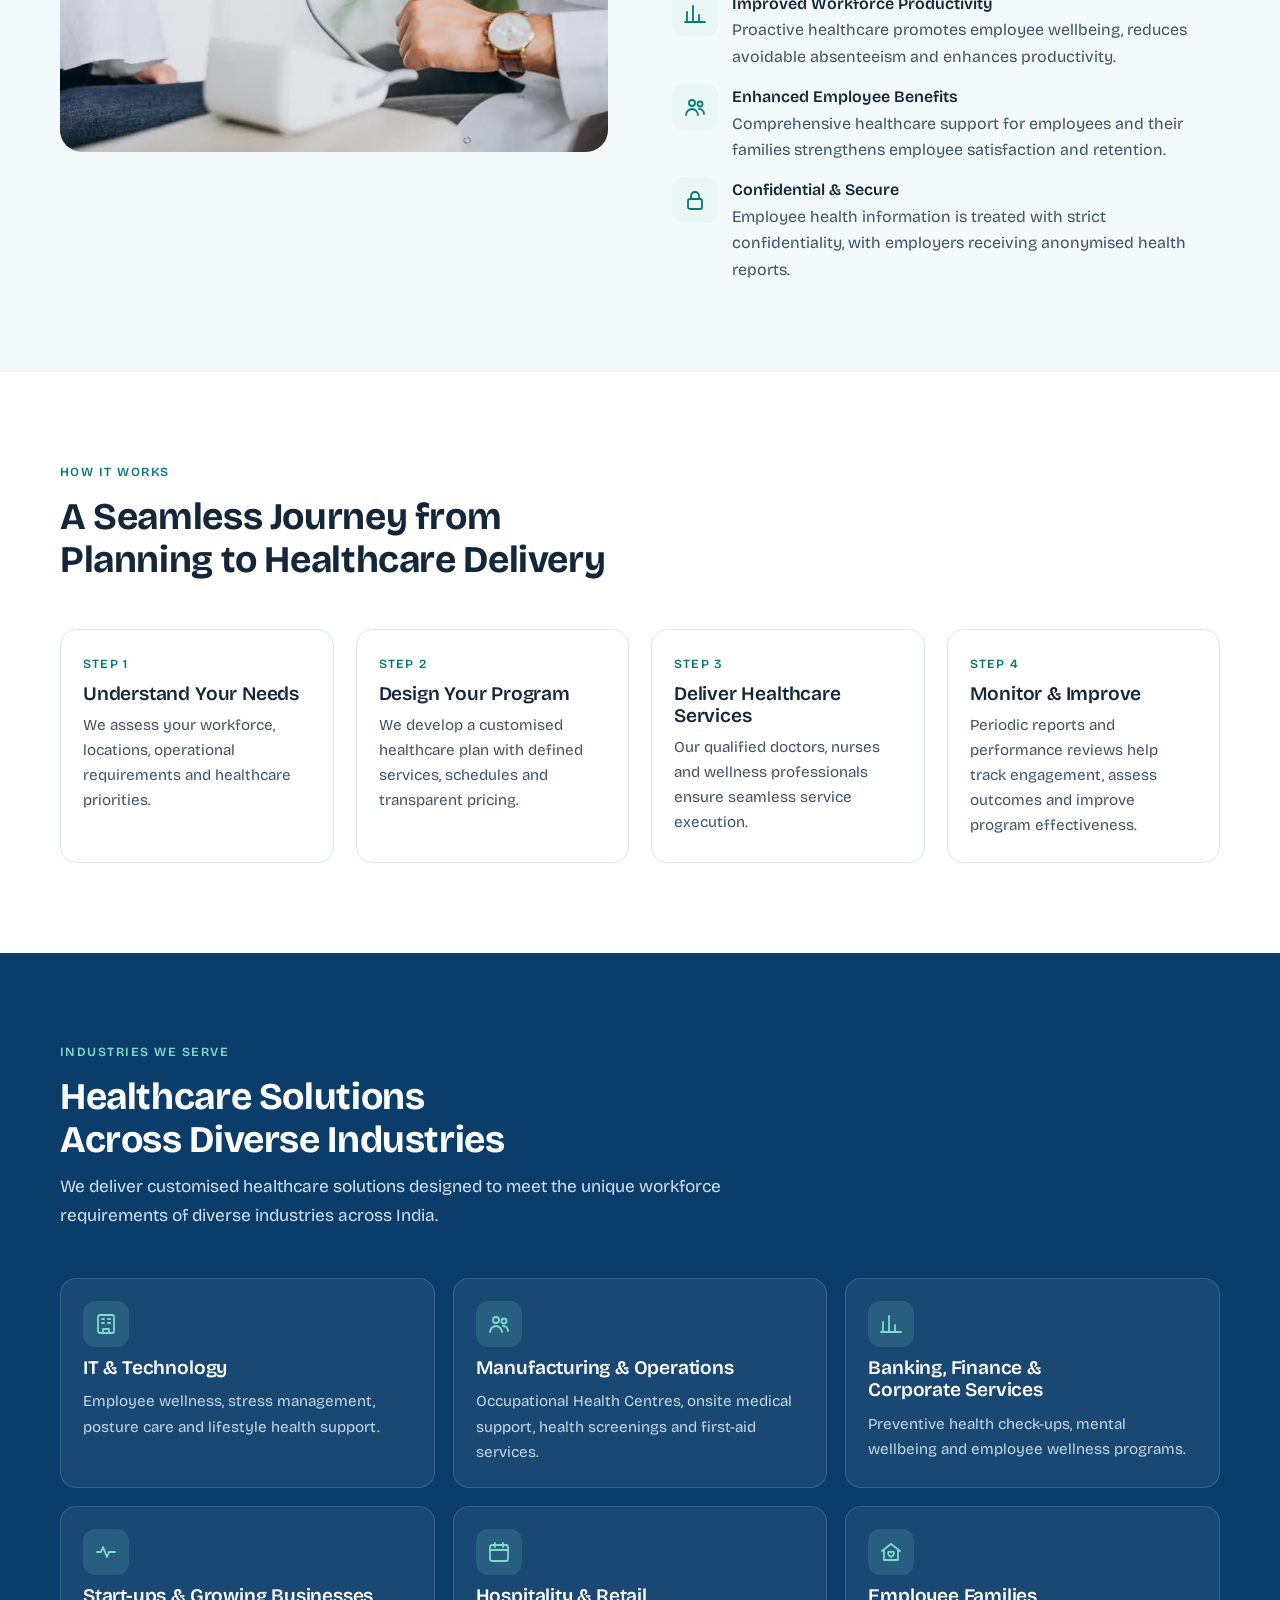
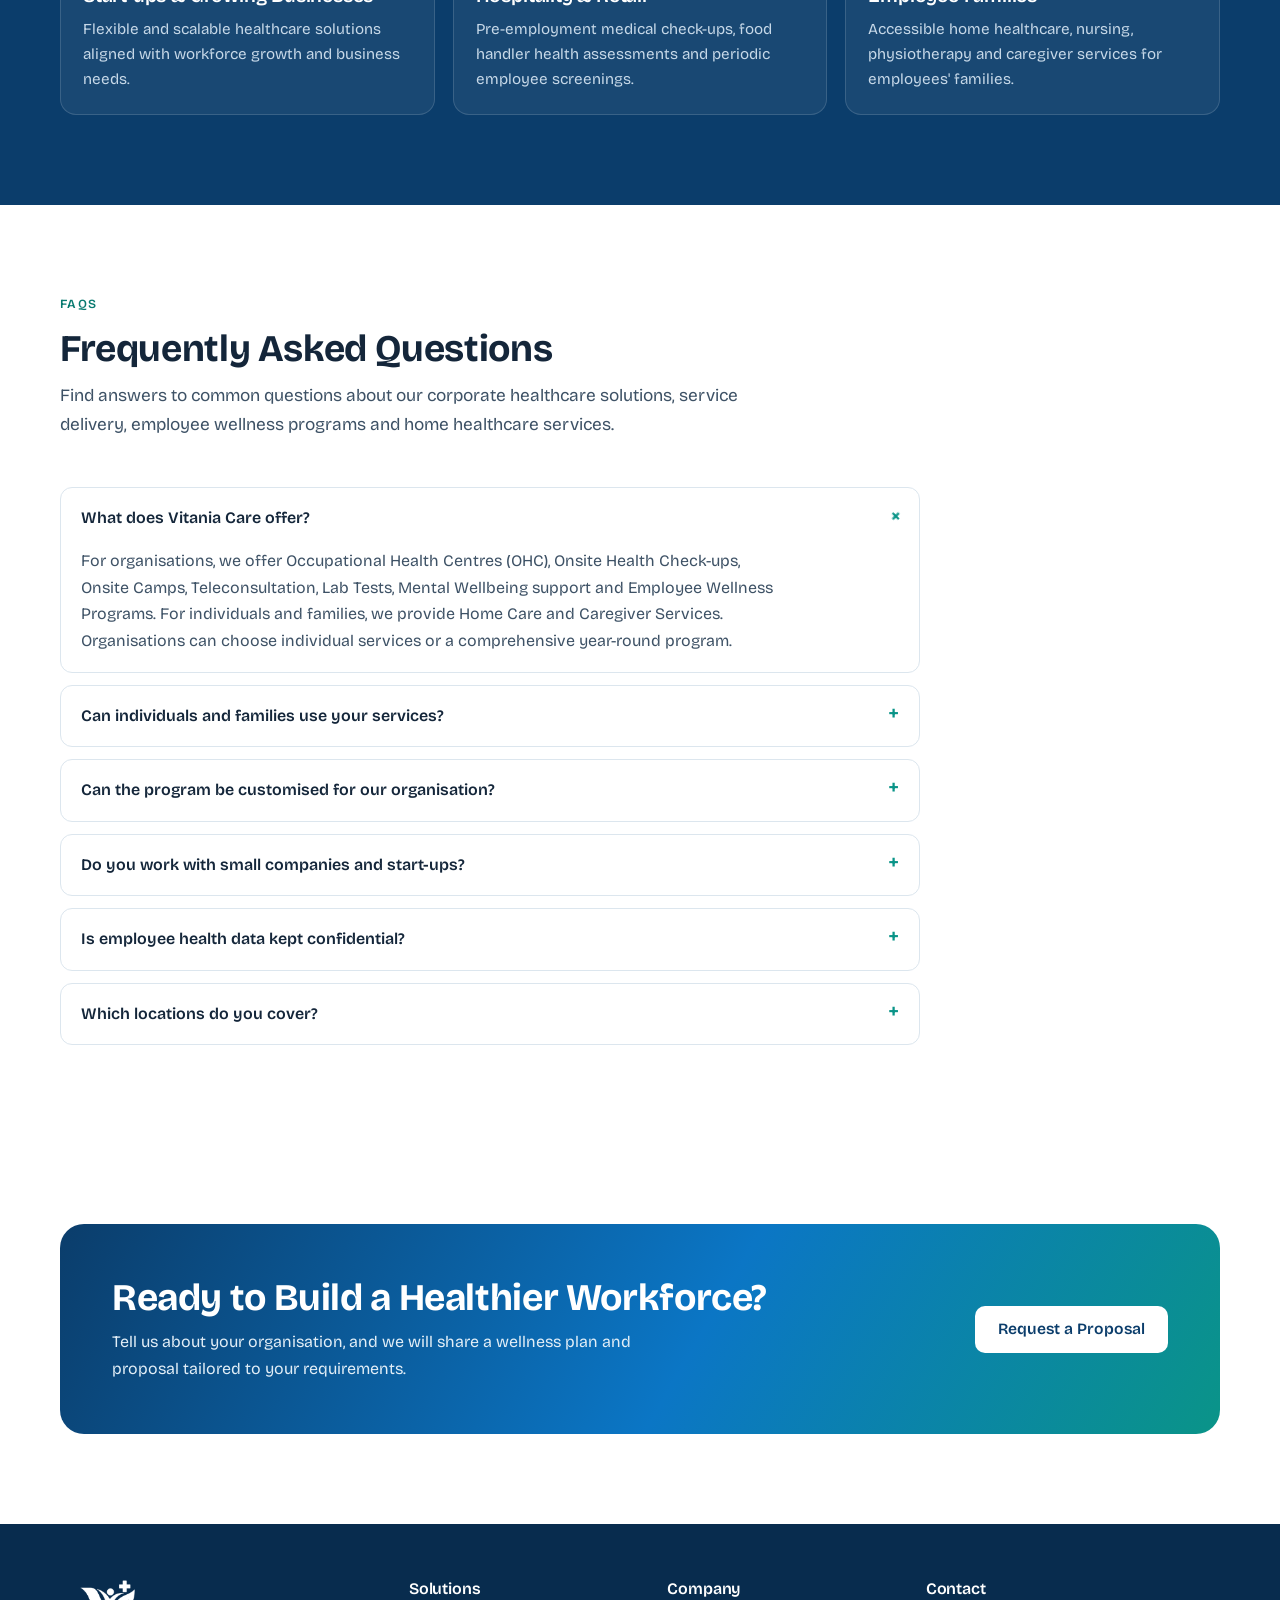
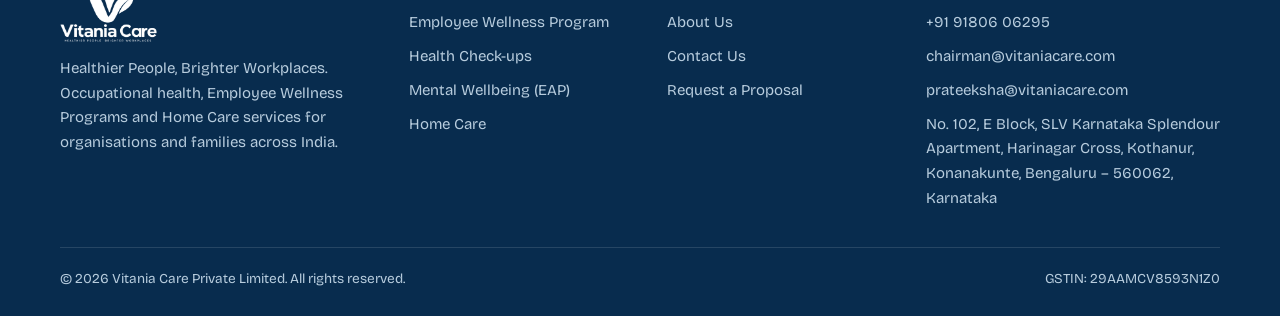
==== commit 2bf0b688: "Add counselling photo to Mental Wellbeing (EAP) service card Co-Authored-By: Claude Opus 5.5 <norepl" ====
--- a/index.html
+++ b/index.html
@@ -15,7 +15,7 @@
 <link rel="icon" type="image/png" sizes="32x32" href="assets/favicon-32.png"><link rel="apple-touch-icon" href="assets/apple-touch-icon.png">
 <link rel="preconnect" href="https://fonts.googleapis.com"><link rel="preconnect" href="https://fonts.gstatic.com" crossorigin>
 <link rel="stylesheet" href="https://fonts.googleapis.com/css2?family=Bricolage+Grotesque:opsz,wght@12..96,300;12..96,400;12..96,500;12..96,600;12..96,700&display=swap">
-<link rel="stylesheet" href="styles.css">
+<link rel="stylesheet" href="styles.css?v=20261121b">
 <script type="application/ld+json">{"@context": "https://schema.org", "@graph": [{"@type": "MedicalBusiness", "@id": "https://naveenfreelancer2829-art.github.io/vitania-care-website/#org", "name": "Vitania Care", "legalName": "Vitania Care Private Limited", "slogan": "Healthier People, Brighter Workplaces", "url": "https://naveenfreelancer2829-art.github.io/vitania-care-website/", "logo": "https://naveenfreelancer2829-art.github.io/vitania-care-website/assets/logo.png", "image": "https://naveenfreelancer2829-art.github.io/vitania-care-website/assets/og-image.jpg", "email": "chairman@vitaniacare.com", "taxID": "29AAMCV8593N1Z0", "address": {"@type": "PostalAddress", "streetAddress": "No. 102, E Block, SLV Karnataka Splendour Apartment, Harinagar Cross, Kothanur, Konanakunte", "addressLocality": "Bengaluru", "addressRegion": "Karnataka", "postalCode": "560062", "addressCountry": "IN"}, "areaServed": {"@type": "Country", "name": "India"}, "founder": [{"@type": "Person", "name": "Sanjeet Kumar", "jobTitle": "Founder & CEO"}, {"@type": "Person", "name": "Prateeksha Devadiga", "jobTitle": "Co-Founder & Head of Operations"}], "telephone": "+91 91806 06295"}, {"@type": "WebPage", "url": "https://naveenfreelancer2829-art.github.io/vitania-care-website/", "name": "Vitania Care | Corporate Health & Wellness Partner Across India", "description": "Corporate health and wellness services across India: Occupational Health Centres, Onsite Health Check-ups, Onsite Camps, Teleconsultation, Lab Tests, Mental Wellbeing support and Home Care.", "inLanguage": "en-IN", "about": {"@id": "https://naveenfreelancer2829-art.github.io/vitania-care-website/#org"}}, {"@type": "FAQPage", "mainEntity": [{"@type": "Question", "name": "What does Vitania Care offer?", "acceptedAnswer": {"@type": "Answer", "text": "For organisations, we offer Occupational Health Centres (OHC), Onsite Health Check-ups, Onsite Camps, Teleconsultation, Lab Tests, Mental Wellbeing support and Employee Wellness Programs. For individuals and families, we provide Home Care and Caregiver Services. Organisations can choose individual services or a comprehensive year-round program."}}, {"@type": "Question", "name": "Can individuals and families use your services?", "acceptedAnswer": {"@type": "Answer", "text": "Yes. Individuals and families can book Home Care, Caregiver Services, physiotherapy, lab tests at home, and medicines and medical equipment directly with us."}}, {"@type": "Question", "name": "Can the program be customised for our organisation?", "acceptedAnswer": {"@type": "Answer", "text": "Yes. Every program is planned around your team size, office locations, work shifts, health priorities and budget."}}, {"@type": "Question", "name": "Do you work with small companies and start-ups?", "acceptedAnswer": {"@type": "Answer", "text": "Yes. We work with organisations of all sizes, from early-stage start-ups to large enterprises with multiple offices."}}, {"@type": "Question", "name": "Is employee health data kept confidential?", "acceptedAnswer": {"@type": "Answer", "text": "Yes. Individual health records are shared only with the employee concerned. Employers receive anonymised, summary-level reports."}}, {"@type": "Question", "name": "Which locations do you cover?", "acceptedAnswer": {"@type": "Answer", "text": "We cover locations across India. Onsite services, such as Occupational Health Centres, Onsite Health Check-ups and Onsite Camps, are arranged at your office locations, while Teleconsultation, counselling, webinars and seminars are available nationwide."}}]}]}</script>
 </head>
 <body>
@@ -81,7 +81,7 @@
 <section id="solutions"><div class="wrap">
   <div class="head"><span class="eyebrow">Our Solutions</span><h2>Comprehensive Healthcare Solutions for Your Workforce and Their Families</h2>
     <p class="lede">Vitania Care delivers tailored healthcare solutions to support your workforce and their families. Choose individual services or integrated healthcare programs, seamlessly managed end to end by our team.</p></div>
-  <div class="cards"><article class="card"><img src="assets/photos/ohc-clinic-800.webp" srcset="assets/photos/ohc-clinic-480.webp 480w, assets/photos/ohc-clinic-800.webp 800w, assets/photos/ohc-clinic-1200.webp 1200w" sizes="(max-width:600px) 92vw, (max-width:980px) 46vw, 380px" alt="Doctor consulting an employee at an Occupational Health Centre" width="800" height="500" loading="lazy" decoding="async"><div class="body"><h3>Occupational Health Centre (OHC)</h3><p>A comprehensive, professionally managed healthcare facility at your workplace, staffed by qualified doctors and nurses to provide accessible medical care, employee health monitoring and occupational health support.</p><a class="link" href="employee-wellness.html#ohc">Learn More →</a></div></article><article class="card"><img src="assets/photos/bp-check-800.webp" srcset="assets/photos/bp-check-480.webp 480w, assets/photos/bp-check-800.webp 800w, assets/photos/bp-check-1200.webp 1200w" sizes="(max-width:600px) 92vw, (max-width:980px) 46vw, 380px" alt="Doctor measuring an employee's blood pressure during a health check-up" width="800" height="500" loading="lazy" decoding="async"><div class="body"><h3>Onsite Health Check-ups</h3><p>Workplace health screenings, annual and pre-employment check-ups, with doctor-reviewed reports.</p><a class="link" href="health-checkups.html">Learn More →</a></div></article><article class="card"><img src="assets/photos/medical-camp-800.webp" srcset="assets/photos/medical-camp-480.webp 480w, assets/photos/medical-camp-800.webp 800w, assets/photos/medical-camp-1200.webp 1200w" sizes="(max-width:600px) 92vw, (max-width:980px) 46vw, 380px" alt="Doctors attending to employees at an onsite health camp" width="800" height="500" loading="lazy" decoding="async"><div class="body"><h3>Onsite Medical Camps</h3><p>Onsite deployment of qualified MBBS and specialist doctors for workplace health camps.</p><a class="link" href="health-checkups.html#camps">Learn More →</a></div></article><article class="card"><img src="assets/photos/online-doctor-800.webp" srcset="assets/photos/online-doctor-480.webp 480w, assets/photos/online-doctor-800.webp 800w, assets/photos/online-doctor-1200.webp 1200w" sizes="(max-width:600px) 92vw, (max-width:980px) 46vw, 380px" alt="Doctor greeting a patient during a video consultation" width="800" height="500" loading="lazy" decoding="async"><div class="body"><h3>Teleconsultation</h3><p>Convenient phone and video consultations with general physicians and specialists.</p><a class="link" href="employee-wellness.html#teleconsultation">Learn More →</a></div></article><article class="card"><img src="assets/photos/lab-test-800.webp" srcset="assets/photos/lab-test-480.webp 480w, assets/photos/lab-test-800.webp 800w, assets/photos/lab-test-1200.webp 1200w" sizes="(max-width:600px) 92vw, (max-width:980px) 46vw, 380px" alt="Laboratory technician examining a blood sample" width="800" height="500" loading="lazy" decoding="async"><div class="body"><h3>Laboratory &amp; Diagnostic Services</h3><p>Pathology and radiology services with convenient onsite and home sample collection.</p><a class="link" href="health-checkups.html#lab-tests">Learn More →</a></div></article><article class="card"><div class="card-art"><svg viewBox="0 0 24 24" fill="none" stroke="currentColor" stroke-width="1.8" stroke-linecap="round" stroke-linejoin="round" aria-hidden="true"><path d="M12 21c-4.5 0-8-3.5-8-8a8 8 0 0 1 16 0c0 1.5-.4 2.9-1.1 4.1L20 21h-8z"/><path d="M9.5 11.5a2.5 2.5 0 0 1 5 0c0 1.5-2.5 2-2.5 3.5"/></svg></div><div class="body"><h3>Mental Wellbeing (EAP)</h3><p>Confidential counselling and wellness workshops for employees and their families.</p><a class="link" href="mental-wellbeing.html">Learn More →</a></div></article><article class="card"><img src="assets/photos/nutrition-guidance-800.webp" srcset="assets/photos/nutrition-guidance-480.webp 480w, assets/photos/nutrition-guidance-800.webp 800w, assets/photos/nutrition-guidance-1200.webp 1200w" sizes="(max-width:600px) 92vw, (max-width:980px) 46vw, 380px" alt="Nutritionist explaining a balanced diet plan to a client" width="800" height="500" loading="lazy" decoding="async"><div class="body"><h3>Employee Wellness Programs</h3><p>Year-round wellness initiatives covering fitness, yoga, nutrition, webinars and chronic care management.</p><a class="link" href="employee-wellness.html">Learn More →</a></div></article><article class="card"><img src="assets/photos/doctor-home-visit-800.webp" srcset="assets/photos/doctor-home-visit-480.webp 480w, assets/photos/doctor-home-visit-800.webp 800w, assets/photos/doctor-home-visit-1200.webp 1200w" sizes="(max-width:600px) 92vw, (max-width:980px) 46vw, 380px" alt="Doctor examining an elderly man at home" width="800" height="500" loading="lazy" decoding="async"><div class="body"><h3>Home Healthcare</h3><p>Doctor and nursing visits, physiotherapy, lab tests and medicine delivery at home.</p><a class="link" href="home-care.html">Learn More →</a></div></article><article class="card"><img src="assets/photos/nurse-elderly-care-800.webp" srcset="assets/photos/nurse-elderly-care-480.webp 480w, assets/photos/nurse-elderly-care-800.webp 800w, assets/photos/nurse-elderly-care-1200.webp 1200w" sizes="(max-width:600px) 92vw, (max-width:980px) 46vw, 380px" alt="Caregiver holding the hand of an elderly woman" width="800" height="500" loading="lazy" decoding="async"><div class="body"><h3>Caregiver Services</h3><p>Trained caregivers providing personal care, mobility assistance and daily living support at home.</p><a class="link" href="home-care.html#caregivers">Learn More →</a></div></article></div>
+  <div class="cards"><article class="card"><img src="assets/photos/ohc-clinic-800.webp" srcset="assets/photos/ohc-clinic-480.webp 480w, assets/photos/ohc-clinic-800.webp 800w, assets/photos/ohc-clinic-1200.webp 1200w" sizes="(max-width:600px) 92vw, (max-width:980px) 46vw, 380px" alt="Doctor consulting an employee at an Occupational Health Centre" width="800" height="500" loading="lazy" decoding="async"><div class="body"><h3>Occupational Health Centre (OHC)</h3><p>A comprehensive, professionally managed healthcare facility at your workplace, staffed by qualified doctors and nurses to provide accessible medical care, employee health monitoring and occupational health support.</p><a class="link" href="employee-wellness.html#ohc">Learn More →</a></div></article><article class="card"><img src="assets/photos/bp-check-800.webp" srcset="assets/photos/bp-check-480.webp 480w, assets/photos/bp-check-800.webp 800w, assets/photos/bp-check-1200.webp 1200w" sizes="(max-width:600px) 92vw, (max-width:980px) 46vw, 380px" alt="Doctor measuring an employee's blood pressure during a health check-up" width="800" height="500" loading="lazy" decoding="async"><div class="body"><h3>Onsite Health Check-ups</h3><p>Workplace health screenings, annual and pre-employment check-ups, with doctor-reviewed reports.</p><a class="link" href="health-checkups.html">Learn More →</a></div></article><article class="card"><img src="assets/photos/medical-camp-800.webp" srcset="assets/photos/medical-camp-480.webp 480w, assets/photos/medical-camp-800.webp 800w, assets/photos/medical-camp-1200.webp 1200w" sizes="(max-width:600px) 92vw, (max-width:980px) 46vw, 380px" alt="Doctors attending to employees at an onsite health camp" width="800" height="500" loading="lazy" decoding="async"><div class="body"><h3>Onsite Medical Camps</h3><p>Onsite deployment of qualified MBBS and specialist doctors for workplace health camps.</p><a class="link" href="health-checkups.html#camps">Learn More →</a></div></article><article class="card"><img src="assets/photos/online-doctor-800.webp" srcset="assets/photos/online-doctor-480.webp 480w, assets/photos/online-doctor-800.webp 800w, assets/photos/online-doctor-1200.webp 1200w" sizes="(max-width:600px) 92vw, (max-width:980px) 46vw, 380px" alt="Doctor greeting a patient during a video consultation" width="800" height="500" loading="lazy" decoding="async"><div class="body"><h3>Teleconsultation</h3><p>Convenient phone and video consultations with general physicians and specialists.</p><a class="link" href="employee-wellness.html#teleconsultation">Learn More →</a></div></article><article class="card"><img src="assets/photos/lab-test-800.webp" srcset="assets/photos/lab-test-480.webp 480w, assets/photos/lab-test-800.webp 800w, assets/photos/lab-test-1200.webp 1200w" sizes="(max-width:600px) 92vw, (max-width:980px) 46vw, 380px" alt="Laboratory technician examining a blood sample" width="800" height="500" loading="lazy" decoding="async"><div class="body"><h3>Laboratory &amp; Diagnostic Services</h3><p>Pathology and radiology services with convenient onsite and home sample collection.</p><a class="link" href="health-checkups.html#lab-tests">Learn More →</a></div></article><article class="card"><img src="assets/photos/eap-counselling-800.webp" srcset="assets/photos/eap-counselling-480.webp 480w, assets/photos/eap-counselling-800.webp 800w, assets/photos/eap-counselling-1200.webp 1200w" sizes="(max-width:600px) 92vw, (max-width:980px) 46vw, 380px" alt="Counsellor listening to an employee during a confidential session" width="800" height="500" loading="lazy" decoding="async"><div class="body"><h3>Mental Wellbeing (EAP)</h3><p>Confidential counselling and wellness workshops for employees and their families.</p><a class="link" href="mental-wellbeing.html">Learn More →</a></div></article><article class="card"><img src="assets/photos/nutrition-guidance-800.webp" srcset="assets/photos/nutrition-guidance-480.webp 480w, assets/photos/nutrition-guidance-800.webp 800w, assets/photos/nutrition-guidance-1200.webp 1200w" sizes="(max-width:600px) 92vw, (max-width:980px) 46vw, 380px" alt="Nutritionist explaining a balanced diet plan to a client" width="800" height="500" loading="lazy" decoding="async"><div class="body"><h3>Employee Wellness Programs</h3><p>Year-round wellness initiatives covering fitness, yoga, nutrition, webinars and chronic care management.</p><a class="link" href="employee-wellness.html">Learn More →</a></div></article><article class="card"><img src="assets/photos/doctor-home-visit-800.webp" srcset="assets/photos/doctor-home-visit-480.webp 480w, assets/photos/doctor-home-visit-800.webp 800w, assets/photos/doctor-home-visit-1200.webp 1200w" sizes="(max-width:600px) 92vw, (max-width:980px) 46vw, 380px" alt="Doctor examining an elderly man at home" width="800" height="500" loading="lazy" decoding="async"><div class="body"><h3>Home Healthcare</h3><p>Doctor and nursing visits, physiotherapy, lab tests and medicine delivery at home.</p><a class="link" href="home-care.html">Learn More →</a></div></article><article class="card"><img src="assets/photos/nurse-elderly-care-800.webp" srcset="assets/photos/nurse-elderly-care-480.webp 480w, assets/photos/nurse-elderly-care-800.webp 800w, assets/photos/nurse-elderly-care-1200.webp 1200w" sizes="(max-width:600px) 92vw, (max-width:980px) 46vw, 380px" alt="Caregiver holding the hand of an elderly woman" width="800" height="500" loading="lazy" decoding="async"><div class="body"><h3>Caregiver Services</h3><p>Trained caregivers providing personal care, mobility assistance and daily living support at home.</p><a class="link" href="home-care.html#caregivers">Learn More →</a></div></article></div>
 </div></section>
 
 <section class="soft"><div class="wrap split">
--- a/styles.css
+++ b/styles.css
@@ -176,11 +176,14 @@
 .faq details p{padding-bottom:18px;max-width:70ch}
 
 /* team */
-.team{display:grid;grid-template-columns:repeat(auto-fit,minmax(260px,340px));gap:22px}
-.person{background:#fff;border:1px solid var(--line);border-radius:var(--r);padding:24px;display:grid;gap:6px;justify-items:start}
-.person img{width:96px;height:96px;border-radius:50%;object-fit:cover;margin-bottom:8px;background:var(--soft)}
-.person .role{color:var(--teal-ink);font-weight:500}
-.person .meta{font-size:.92rem;color:var(--muted);overflow-wrap:anywhere}
+.team{display:grid;grid-template-columns:repeat(auto-fit,minmax(240px,290px));gap:28px;justify-content:center}
+.person{position:relative;background:#fff;border:1px solid var(--line);border-radius:20px;padding:0 0 26px;display:grid;gap:4px;justify-items:center;text-align:center;overflow:hidden;box-shadow:0 10px 30px rgba(11,61,107,.08);transition:transform .25s,box-shadow .25s}
+.person:hover{transform:translateY(-4px);box-shadow:0 18px 40px rgba(11,61,107,.14)}
+.person img{display:block;width:100%;height:auto;aspect-ratio:1/1;object-fit:cover;object-position:center top;margin:0 0 18px;border-bottom:4px solid var(--teal);background:var(--soft)}
+.person h3,.person p{padding:0 22px}
+.person h3{font-size:1.15rem}
+.person .role{color:var(--teal-ink);font-weight:600;font-size:.88rem;letter-spacing:.01em}
+.person .meta{margin-top:10px;font-size:.84rem;color:var(--navy);background:var(--soft);padding:8px 14px;border-radius:999px;overflow-wrap:anywhere}
 
 /* values */
 .vm{display:grid;grid-template-columns:1fr 1fr;gap:20px}
@@ -276,3 +279,21 @@
 /* Card without a photo: soft brand panel with a large icon */
 .card-art{aspect-ratio:16/10;display:grid;place-items:center;background:linear-gradient(135deg,#E4F4F1 0%,#DDEBF6 100%);color:var(--teal)}
 .card-art svg{width:84px;height:84px;padding:22px;box-sizing:content-box;border-radius:50%;background:#fff;box-shadow:0 10px 30px rgba(11,61,107,.10);stroke-width:1.5}
+
+.lead-head{text-align:center;margin-bottom:44px}
+.lead-head h2{display:flex;align-items:center;justify-content:center;gap:22px;font-size:clamp(1.8rem,3.6vw,2.8rem)}
+.lead-head h2 em{font-style:normal;color:var(--teal)}
+.lead-head .ln{width:90px;height:2px;background:var(--teal);flex:none}
+.lead-head p{color:var(--muted);margin-top:10px;font-size:1.05rem}
+.leads{display:grid;grid-template-columns:repeat(auto-fit,minmax(min(100%,480px),560px));gap:32px;justify-content:center}
+.lead{position:relative;display:grid;grid-template-columns:48% 1fr;align-items:center;min-height:300px;background:linear-gradient(120deg,#F3F8FA 0%,#fff 60%);border-radius:24px;overflow:hidden;box-shadow:0 14px 36px rgba(11,61,107,.12)}
+.lead::after{content:"";position:absolute;right:-40px;bottom:-70px;width:340px;height:120px;background:var(--teal);border-radius:100% 0 0 0/100% 0 0 0;z-index:0}
+.lead-photo{position:relative;z-index:1;align-self:stretch;height:100%;display:flex}
+.lead-photo img{width:100%;height:100%;object-fit:cover;object-position:left top;display:block}
+.lead-info{position:relative;z-index:1;padding:28px 16px 52px 24px;text-align:left}
+.lead-info h3{font-size:1.6rem;line-height:1.15;color:var(--navy-2,#0B2545);font-weight:700}
+.lead-line{display:block;width:70%;height:2px;background:var(--teal);margin:14px 0}
+.lead-info .role{color:var(--teal-ink);font-weight:600;font-size:1.08rem;line-height:1.35}
+.lead-mail{display:flex;align-items:center;gap:10px;margin-top:18px;color:var(--ink,#1b2b3a);font-size:.88rem;text-decoration:none;white-space:nowrap}
+.lead-mail i{flex:none;width:32px;height:32px;border-radius:50%;background:var(--teal);display:grid;place-items:center}
+@media(max-width:560px){.lead-head .ln{display:none}.lead-head h2{display:block}.lead{grid-template-columns:46% 1fr;min-height:0;height:200px;align-items:stretch}.lead-photo{align-self:stretch;height:200px;padding-top:0;overflow:hidden}.lead-photo img{width:100%;height:100%;max-height:none;object-fit:cover;object-position:center top}.lead-info{align-self:center;padding:8px 12px 22px 4px;background:none}.lead-info h3{font-size:1.05rem}.lead-line{width:80%;margin:7px 0}.lead-info .role{font-size:.8rem}.lead-mail{font-size:.7rem;gap:6px;margin-top:8px;overflow-wrap:normal;word-break:normal;white-space:normal;line-height:1.3}.lead-mail i{width:24px;height:24px}.lead-mail i svg{width:12px;height:12px}.lead::after{width:160px;height:60px;bottom:-38px}}
